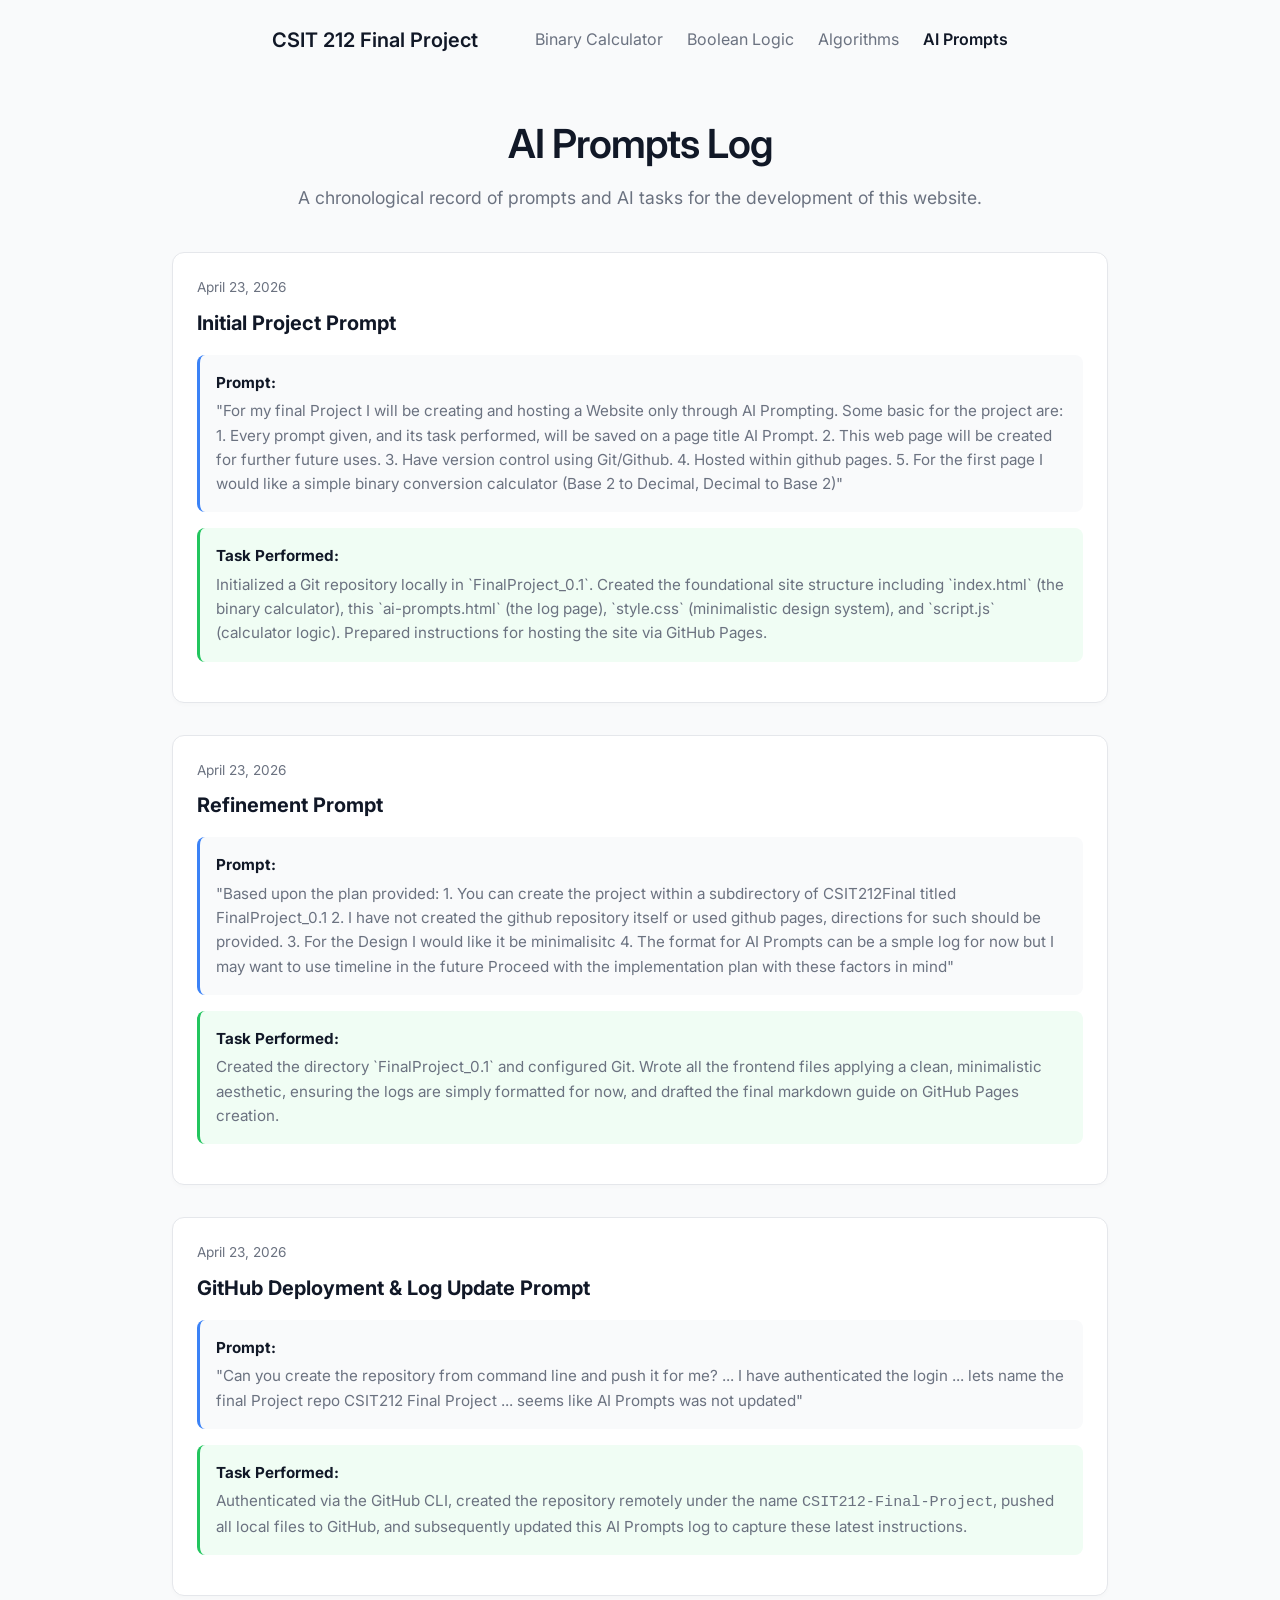
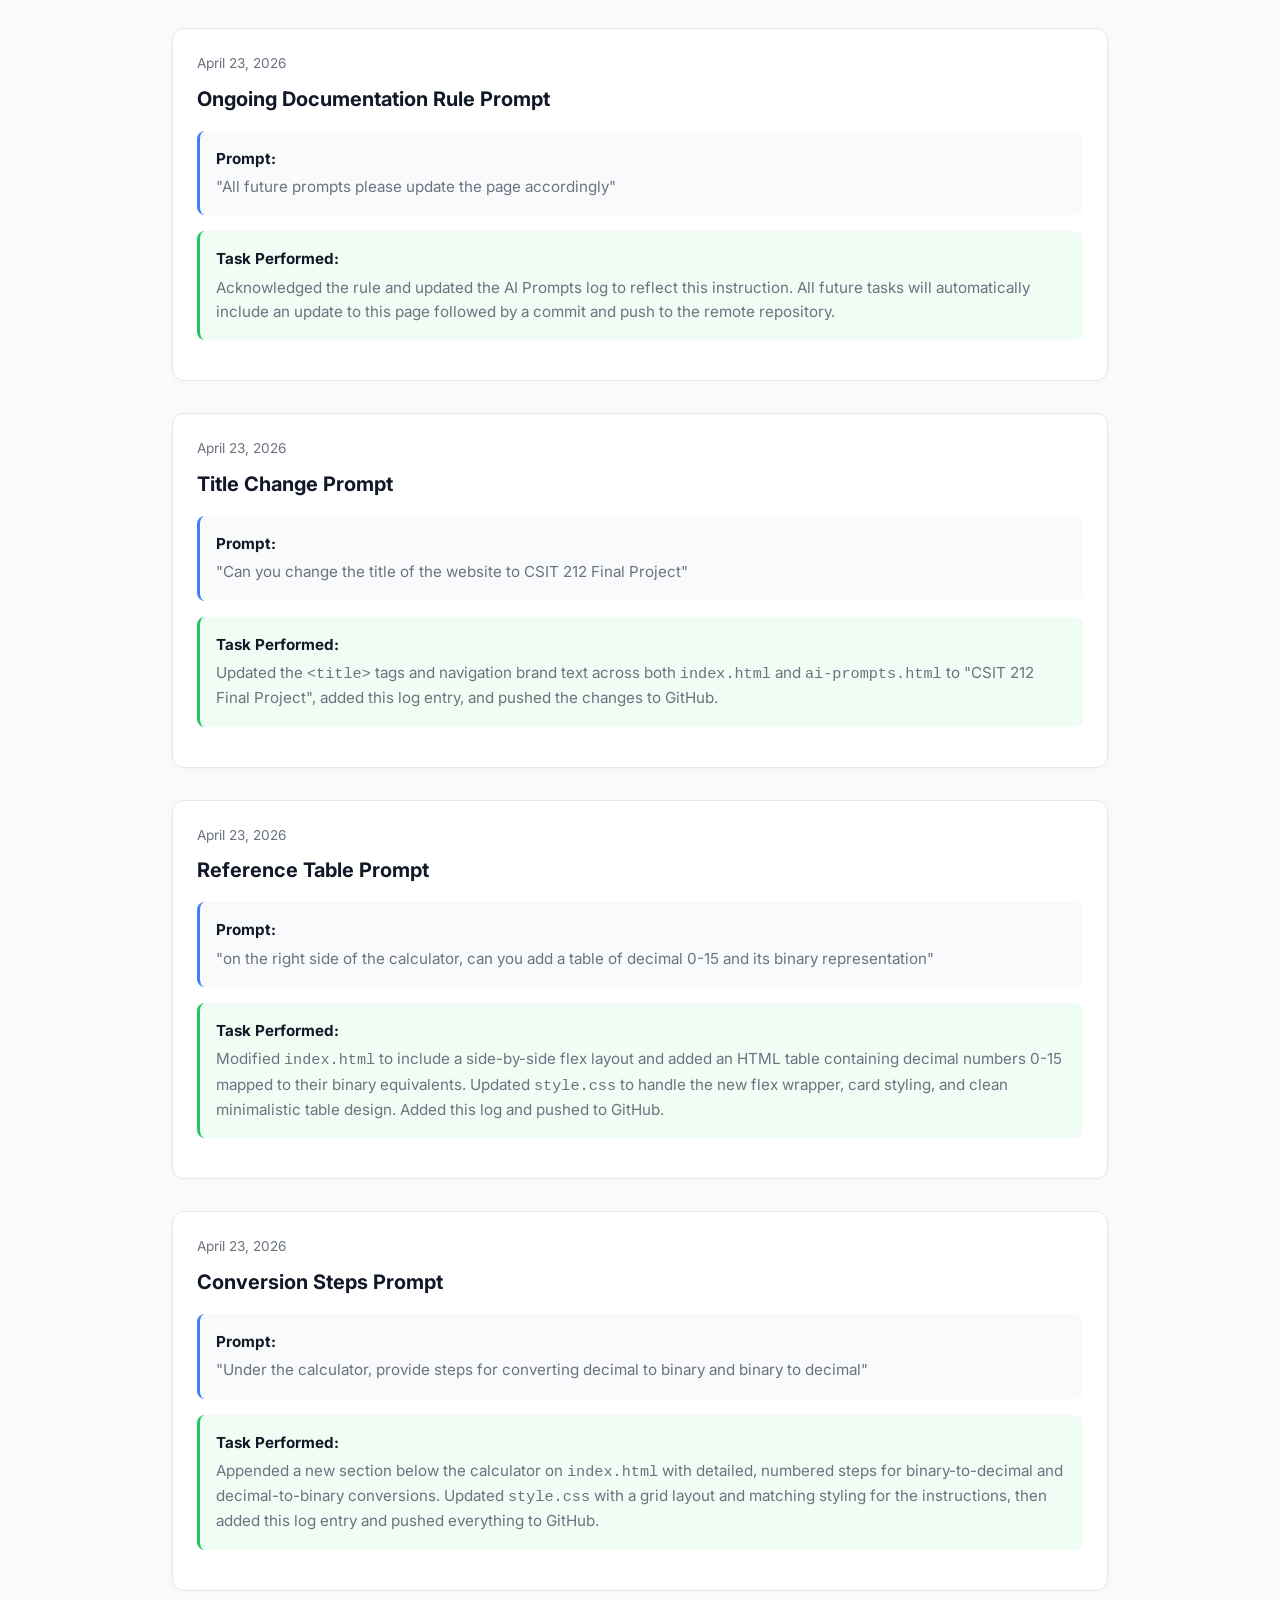
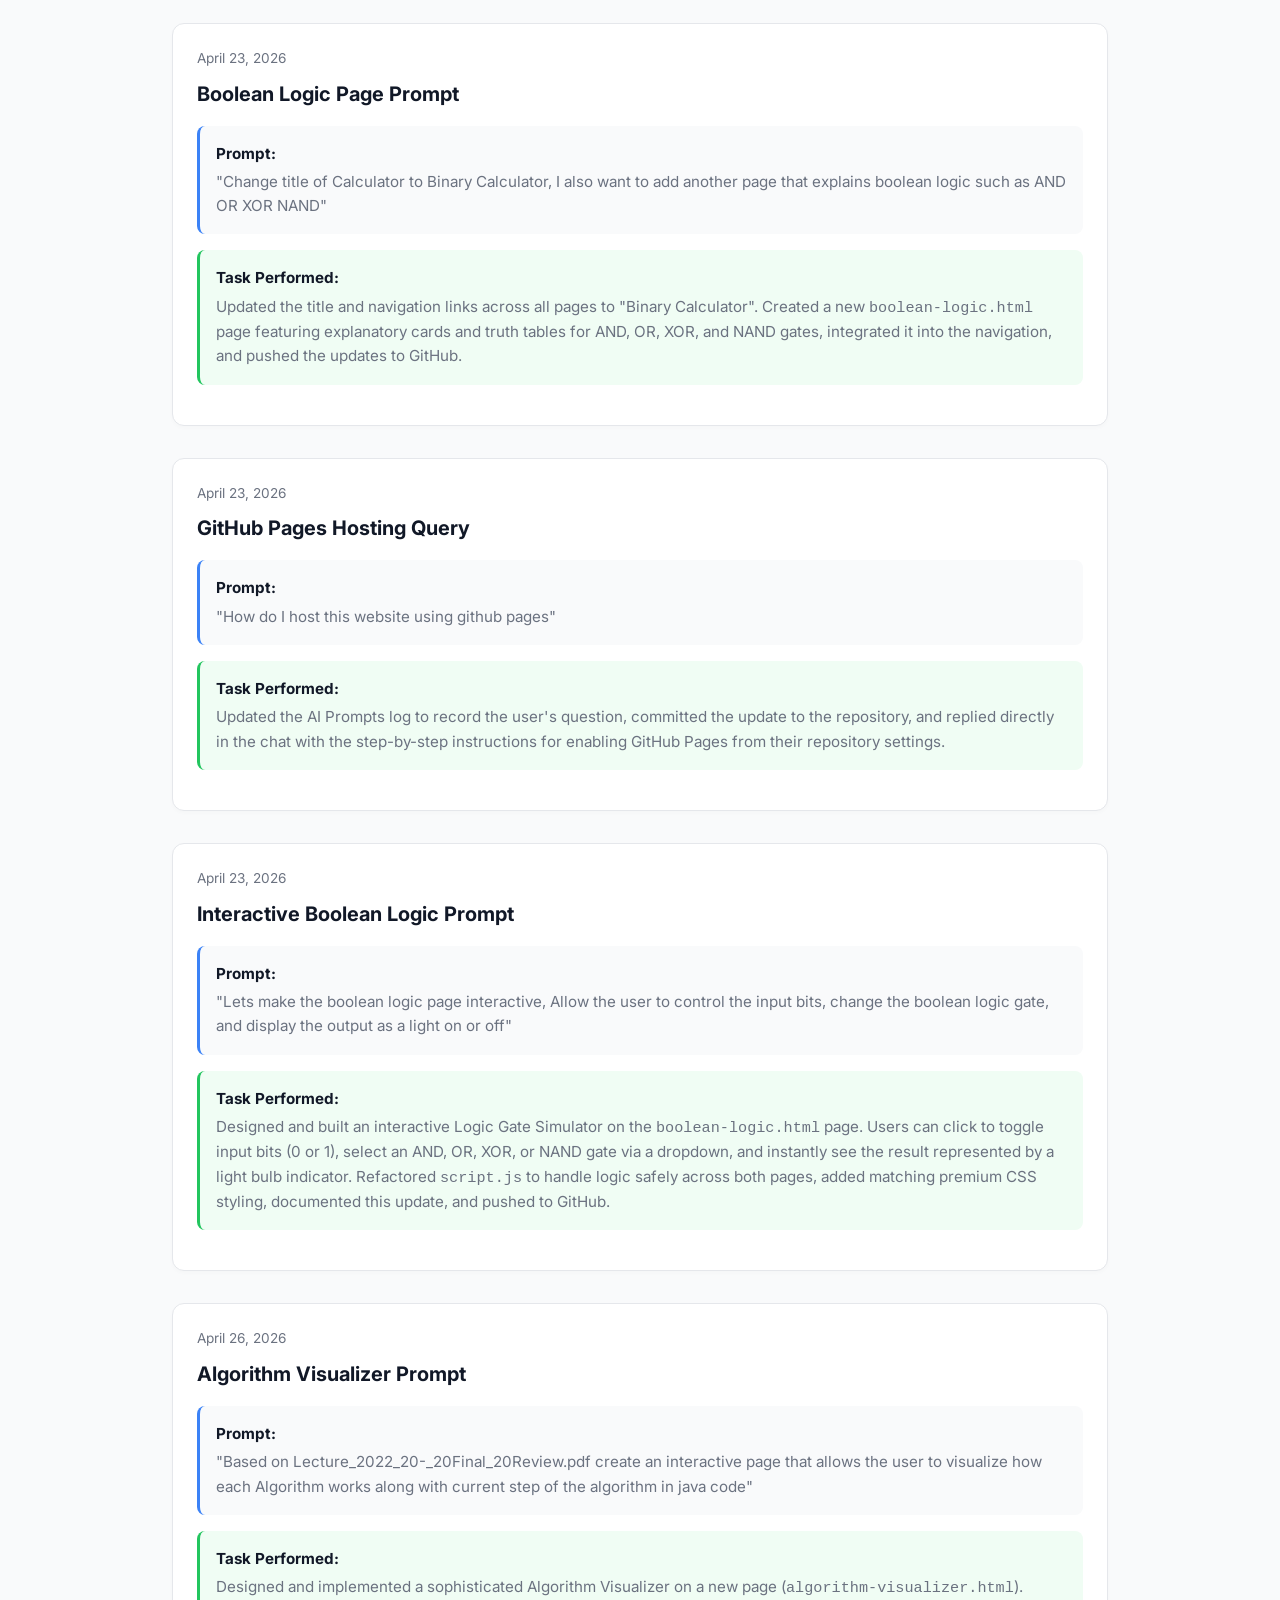
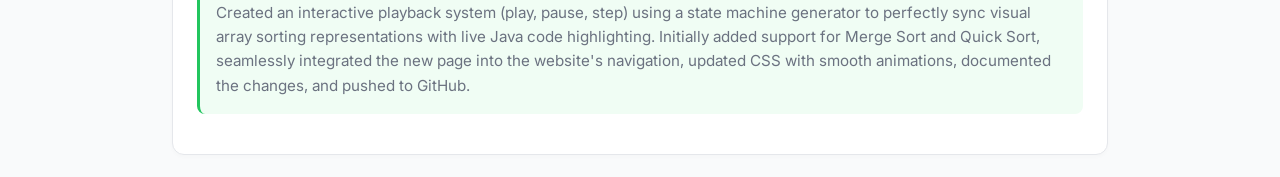
==== ai-prompts.html @ cc01d803 "Add interactive algorithm visualizer with Merge/Quick Sort" ====
<!DOCTYPE html>
<html lang="en">
<head>
    <meta charset="UTF-8">
    <meta name="viewport" content="width=device-width, initial-scale=1.0">
    <title>AI Prompts Log</title>
    <meta name="description" content="Log of AI prompts and tasks performed for this project.">
    <link rel="preconnect" href="https://fonts.googleapis.com">
    <link rel="preconnect" href="https://fonts.gstatic.com" crossorigin>
    <link href="https://fonts.googleapis.com/css2?family=Inter:wght@300;400;600&display=swap" rel="stylesheet">
    <link rel="stylesheet" href="style.css">
</head>
<body>
    <nav class="navbar">
        <div class="nav-brand">CSIT 212 Final Project</div>
        <ul class="nav-links">
            <li><a href="index.html">Binary Calculator</a></li>
            <li><a href="boolean-logic.html">Boolean Logic</a></li>
            <li><a href="algorithm-visualizer.html">Algorithms</a></li>
            <li><a href="ai-prompts.html" class="active">AI Prompts</a></li>
        </ul>
    </nav>

    <main class="container">
        <header class="header">
            <h1>AI Prompts Log</h1>
            <p>A chronological record of prompts and AI tasks for the development of this website.</p>
        </header>

        <section class="log-section">
            <article class="log-entry">
                <div class="log-meta">
                    <span class="log-date">April 23, 2026</span>
                </div>
                <h3>Initial Project Prompt</h3>
                <div class="prompt-block">
                    <strong>Prompt:</strong>
                    <p>"For my final Project I will be creating and hosting a Website only through AI Prompting. Some basic for the project are: 1. Every prompt given, and its task performed, will be saved on a page title AI Prompt. 2. This web page will be created for further future uses. 3. Have version control using Git/Github. 4. Hosted within github pages. 5. For the first page I would like a simple binary conversion calculator (Base 2 to Decimal, Decimal to Base 2)"</p>
                </div>
                <div class="task-block">
                    <strong>Task Performed:</strong>
                    <p>Initialized a Git repository locally in `FinalProject_0.1`. Created the foundational site structure including `index.html` (the binary calculator), this `ai-prompts.html` (the log page), `style.css` (minimalistic design system), and `script.js` (calculator logic). Prepared instructions for hosting the site via GitHub Pages.</p>
                </div>
            </article>
            
            <article class="log-entry">
                <div class="log-meta">
                    <span class="log-date">April 23, 2026</span>
                </div>
                <h3>Refinement Prompt</h3>
                <div class="prompt-block">
                    <strong>Prompt:</strong>
                    <p>"Based upon the plan provided: 1. You can create the project within a subdirectory of CSIT212Final titled FinalProject_0.1 2. I have not created the github repository itself or used github pages, directions for such should be provided. 3. For the Design I would like it be minimalisitc 4. The format for AI Prompts can be a smple log for now but I may want to use timeline in the future Proceed with the implementation plan with these factors in mind"</p>
                </div>
                <div class="task-block">
                    <strong>Task Performed:</strong>
                    <p>Created the directory `FinalProject_0.1` and configured Git. Wrote all the frontend files applying a clean, minimalistic aesthetic, ensuring the logs are simply formatted for now, and drafted the final markdown guide on GitHub Pages creation.</p>
                </div>
            </article>
            <article class="log-entry">
                <div class="log-meta">
                    <span class="log-date">April 23, 2026</span>
                </div>
                <h3>GitHub Deployment & Log Update Prompt</h3>
                <div class="prompt-block">
                    <strong>Prompt:</strong>
                    <p>"Can you create the repository from command line and push it for me? ... I have authenticated the login ... lets name the final Project repo CSIT212 Final Project ... seems like AI Prompts was not updated"</p>
                </div>
                <div class="task-block">
                    <strong>Task Performed:</strong>
                    <p>Authenticated via the GitHub CLI, created the repository remotely under the name <code>CSIT212-Final-Project</code>, pushed all local files to GitHub, and subsequently updated this AI Prompts log to capture these latest instructions.</p>
                </div>
            </article>
            <article class="log-entry">
                <div class="log-meta">
                    <span class="log-date">April 23, 2026</span>
                </div>
                <h3>Ongoing Documentation Rule Prompt</h3>
                <div class="prompt-block">
                    <strong>Prompt:</strong>
                    <p>"All future prompts please update the page accordingly"</p>
                </div>
                <div class="task-block">
                    <strong>Task Performed:</strong>
                    <p>Acknowledged the rule and updated the AI Prompts log to reflect this instruction. All future tasks will automatically include an update to this page followed by a commit and push to the remote repository.</p>
                </div>
            </article>
            <article class="log-entry">
                <div class="log-meta">
                    <span class="log-date">April 23, 2026</span>
                </div>
                <h3>Title Change Prompt</h3>
                <div class="prompt-block">
                    <strong>Prompt:</strong>
                    <p>"Can you change the title of the website to CSIT 212 Final Project"</p>
                </div>
                <div class="task-block">
                    <strong>Task Performed:</strong>
                    <p>Updated the <code>&lt;title&gt;</code> tags and navigation brand text across both <code>index.html</code> and <code>ai-prompts.html</code> to "CSIT 212 Final Project", added this log entry, and pushed the changes to GitHub.</p>
                </div>
            </article>
            <article class="log-entry">
                <div class="log-meta">
                    <span class="log-date">April 23, 2026</span>
                </div>
                <h3>Reference Table Prompt</h3>
                <div class="prompt-block">
                    <strong>Prompt:</strong>
                    <p>"on the right side of the calculator, can you add a table of decimal 0-15 and its binary representation"</p>
                </div>
                <div class="task-block">
                    <strong>Task Performed:</strong>
                    <p>Modified <code>index.html</code> to include a side-by-side flex layout and added an HTML table containing decimal numbers 0-15 mapped to their binary equivalents. Updated <code>style.css</code> to handle the new flex wrapper, card styling, and clean minimalistic table design. Added this log and pushed to GitHub.</p>
                </div>
            </article>
            <article class="log-entry">
                <div class="log-meta">
                    <span class="log-date">April 23, 2026</span>
                </div>
                <h3>Conversion Steps Prompt</h3>
                <div class="prompt-block">
                    <strong>Prompt:</strong>
                    <p>"Under the calculator, provide steps for converting decimal to binary and binary to decimal"</p>
                </div>
                <div class="task-block">
                    <strong>Task Performed:</strong>
                    <p>Appended a new section below the calculator on <code>index.html</code> with detailed, numbered steps for binary-to-decimal and decimal-to-binary conversions. Updated <code>style.css</code> with a grid layout and matching styling for the instructions, then added this log entry and pushed everything to GitHub.</p>
                </div>
            </article>
            <article class="log-entry">
                <div class="log-meta">
                    <span class="log-date">April 23, 2026</span>
                </div>
                <h3>Boolean Logic Page Prompt</h3>
                <div class="prompt-block">
                    <strong>Prompt:</strong>
                    <p>"Change title of Calculator to Binary Calculator, I also want to add another page that explains boolean logic such as AND OR XOR NAND"</p>
                </div>
                <div class="task-block">
                    <strong>Task Performed:</strong>
                    <p>Updated the title and navigation links across all pages to "Binary Calculator". Created a new <code>boolean-logic.html</code> page featuring explanatory cards and truth tables for AND, OR, XOR, and NAND gates, integrated it into the navigation, and pushed the updates to GitHub.</p>
                </div>
            </article>
            <article class="log-entry">
                <div class="log-meta">
                    <span class="log-date">April 23, 2026</span>
                </div>
                <h3>GitHub Pages Hosting Query</h3>
                <div class="prompt-block">
                    <strong>Prompt:</strong>
                    <p>"How do I host this website using github pages"</p>
                </div>
                <div class="task-block">
                    <strong>Task Performed:</strong>
                    <p>Updated the AI Prompts log to record the user's question, committed the update to the repository, and replied directly in the chat with the step-by-step instructions for enabling GitHub Pages from their repository settings.</p>
                </div>
            </article>
            <article class="log-entry">
                <div class="log-meta">
                    <span class="log-date">April 23, 2026</span>
                </div>
                <h3>Interactive Boolean Logic Prompt</h3>
                <div class="prompt-block">
                    <strong>Prompt:</strong>
                    <p>"Lets make the boolean logic page interactive, Allow the user to control the input bits, change the boolean logic gate, and display the output as a light on or off"</p>
                </div>
                <div class="task-block">
                    <strong>Task Performed:</strong>
                    <p>Designed and built an interactive Logic Gate Simulator on the <code>boolean-logic.html</code> page. Users can click to toggle input bits (0 or 1), select an AND, OR, XOR, or NAND gate via a dropdown, and instantly see the result represented by a light bulb indicator. Refactored <code>script.js</code> to handle logic safely across both pages, added matching premium CSS styling, documented this update, and pushed to GitHub.</p>
                </div>
            </article>
            <article class="log-entry">
                <div class="log-meta">
                    <span class="log-date">April 26, 2026</span>
                </div>
                <h3>Algorithm Visualizer Prompt</h3>
                <div class="prompt-block">
                    <strong>Prompt:</strong>
                    <p>"Based on Lecture_2022_20-_20Final_20Review.pdf create an interactive page that allows the user to visualize how each Algorithm works along with current step of the algorithm in java code"</p>
                </div>
                <div class="task-block">
                    <strong>Task Performed:</strong>
                    <p>Designed and implemented a sophisticated Algorithm Visualizer on a new page (<code>algorithm-visualizer.html</code>). Created an interactive playback system (play, pause, step) using a state machine generator to perfectly sync visual array sorting representations with live Java code highlighting. Initially added support for Merge Sort and Quick Sort, seamlessly integrated the new page into the website's navigation, updated CSS with smooth animations, documented the changes, and pushed to GitHub.</p>
                </div>
            </article>
        </section>
    </main>
</body>
</html>
---- style.css ----
:root {
    --bg-color: #f9fafb;
    --card-bg: #ffffff;
    --text-main: #111827;
    --text-muted: #6b7280;
    --accent-color: #3b82f6;
    --accent-hover: #2563eb;
    --border-color: #e5e7eb;
    --error-color: #ef4444;
}

* {
    box-sizing: border-box;
    margin: 0;
    padding: 0;
}

body {
    font-family: 'Inter', sans-serif;
    background-color: var(--bg-color);
    color: var(--text-main);
    line-height: 1.6;
    display: flex;
    flex-direction: column;
    align-items: center;
    min-height: 100vh;
}

/* Navigation */
.navbar {
    width: 100%;
    max-width: 800px;
    display: flex;
    justify-content: space-between;
    align-items: center;
    padding: 1.5rem 2rem;
    background-color: var(--bg-color);
}

.nav-brand {
    font-weight: 600;
    font-size: 1.25rem;
    color: var(--text-main);
}

.nav-links {
    list-style: none;
    display: flex;
    gap: 1.5rem;
}

.nav-links a {
    text-decoration: none;
    color: var(--text-muted);
    font-weight: 400;
    transition: color 0.2s ease;
}

.nav-links a:hover, .nav-links a.active {
    color: var(--text-main);
    font-weight: 600;
}

/* Layout */
.container {
    width: 100%;
    max-width: 1000px;
    padding: 2rem;
    flex: 1;
}

.header {
    margin-bottom: 2.5rem;
    text-align: center;
}

.header h1 {
    font-size: 2.5rem;
    font-weight: 600;
    margin-bottom: 0.5rem;
    letter-spacing: -0.025em;
}

.header p {
    color: var(--text-muted);
    font-size: 1.1rem;
}

.main-content {
    display: flex;
    gap: 2rem;
    align-items: flex-start;
    flex-wrap: wrap;
}

.card {
    background: var(--card-bg);
    border: 1px solid var(--border-color);
    border-radius: 12px;
    padding: 2rem;
    box-shadow: 0 4px 6px -1px rgba(0, 0, 0, 0.05), 0 2px 4px -1px rgba(0, 0, 0, 0.03);
}

.calculator-card {
    flex: 1;
    min-width: 300px;
}

.input-group {
    display: flex;
    flex-direction: column;
    gap: 0.5rem;
}

.input-group label {
    font-weight: 600;
    font-size: 0.9rem;
    color: var(--text-main);
}

.input-group input {
    padding: 0.75rem 1rem;
    font-size: 1rem;
    border: 1px solid var(--border-color);
    border-radius: 6px;
    outline: none;
    transition: border-color 0.2s ease, box-shadow 0.2s ease;
    font-family: inherit;
}

.input-group input:focus {
    border-color: var(--accent-color);
    box-shadow: 0 0 0 3px rgba(59, 130, 246, 0.1);
}

.btn {
    margin-top: 0.5rem;
    padding: 0.75rem;
    background-color: var(--bg-color);
    color: var(--text-main);
    border: 1px solid var(--border-color);
    border-radius: 6px;
    font-size: 0.95rem;
    font-weight: 600;
    cursor: pointer;
    transition: all 0.2s ease;
    font-family: inherit;
}

.btn:hover {
    background-color: var(--border-color);
}

.btn:active {
    transform: translateY(1px);
}

.divider {
    height: 1px;
    background-color: var(--border-color);
    margin: 2rem 0;
}

.error-msg {
    margin-top: 1.5rem;
    padding: 0.75rem;
    background-color: #fee2e2;
    color: var(--error-color);
    border-radius: 6px;
    font-size: 0.9rem;
    text-align: center;
    border: 1px solid #fecaca;
}

/* AI Prompts Log */
.log-section {
    display: flex;
    flex-direction: column;
    gap: 2rem;
}

.log-entry {
    background: var(--card-bg);
    border: 1px solid var(--border-color);
    border-radius: 12px;
    padding: 1.5rem;
    box-shadow: 0 2px 4px rgba(0,0,0,0.02);
}

.log-meta {
    font-size: 0.85rem;
    color: var(--text-muted);
    margin-bottom: 0.5rem;
}

.log-entry h3 {
    margin-bottom: 1rem;
    font-size: 1.25rem;
}

.prompt-block, .task-block {
    margin-bottom: 1rem;
    padding: 1rem;
    border-radius: 8px;
    font-size: 0.95rem;
}

.prompt-block {
    background-color: var(--bg-color);
    border-left: 3px solid var(--accent-color);
}

.task-block {
    background-color: #f0fdf4;
    border-left: 3px solid #22c55e;
}

.prompt-block strong, .task-block strong {
    display: block;
    margin-bottom: 0.25rem;
    color: var(--text-main);
}

.prompt-block p, .task-block p {
    color: var(--text-muted);
}

/* Reference Table */
.reference-table {
    flex: 0 0 300px;
}

.reference-table h3 {
    margin-bottom: 1rem;
    font-size: 1.1rem;
    text-align: center;
}

table {
    width: 100%;
    border-collapse: collapse;
    font-size: 0.9rem;
}

th, td {
    padding: 0.5rem;
    text-align: center;
    border-bottom: 1px solid var(--border-color);
}

th {
    font-weight: 600;
    color: var(--text-muted);
    background-color: var(--bg-color);
}

tbody tr:hover {
    background-color: #f3f4f6;
}

/* Instructions Section */
.instructions-section {
    margin-top: 2rem;
}

.instructions-section h2 {
    text-align: center;
    margin-bottom: 1.5rem;
    font-size: 1.75rem;
}

.instructions-grid {
    display: flex;
    gap: 2rem;
    flex-wrap: wrap;
}

.instruction-block {
    flex: 1;
    min-width: 300px;
    background-color: var(--bg-color);
    padding: 1.5rem;
    border-radius: 8px;
    border: 1px solid var(--border-color);
}

.instruction-block h3 {
    margin-bottom: 1rem;
    color: var(--accent-color);
    font-size: 1.2rem;
}

.instruction-block p {
    margin-bottom: 0.75rem;
    font-weight: 600;
}

.instruction-block ol {
    margin-left: 1.5rem;
    color: var(--text-muted);
}

.instruction-block li {
    margin-bottom: 0.5rem;
}

/* Logic Simulator */
.interactive-logic h2 {
    font-size: 1.75rem;
    margin-bottom: 0.5rem;
}

.simulator-controls {
    flex-wrap: wrap;
}

.input-section, .gate-section, .output-section {
    display: flex;
    flex-direction: column;
    align-items: center;
    gap: 0.5rem;
}

.input-section label, .gate-section label, .output-section label {
    font-weight: 600;
    color: var(--text-muted);
    font-size: 0.9rem;
}

.toggle-btn {
    width: 60px;
    height: 60px;
    border-radius: 50%;
    border: 2px solid var(--border-color);
    background-color: var(--bg-color);
    font-size: 1.5rem;
    font-weight: 600;
    cursor: pointer;
    transition: all 0.2s ease;
    color: var(--text-main);
}

.toggle-btn[data-state="1"] {
    background-color: var(--accent-color);
    color: #fff;
    border-color: var(--accent-color);
}

.gate-select {
    padding: 0.75rem 1rem;
    font-size: 1.1rem;
    border: 1px solid var(--border-color);
    border-radius: 6px;
    outline: none;
    cursor: pointer;
    background-color: var(--card-bg);
}

.light-bulb {
    width: 60px;
    height: 60px;
    border-radius: 50%;
    background-color: #e5e7eb;
    border: 2px solid #d1d5db;
    transition: all 0.3s ease;
}

.light-bulb.on {
    background-color: #fde047;
    border-color: #facc15;
    box-shadow: 0 0 20px 5px rgba(250, 204, 21, 0.5);
}
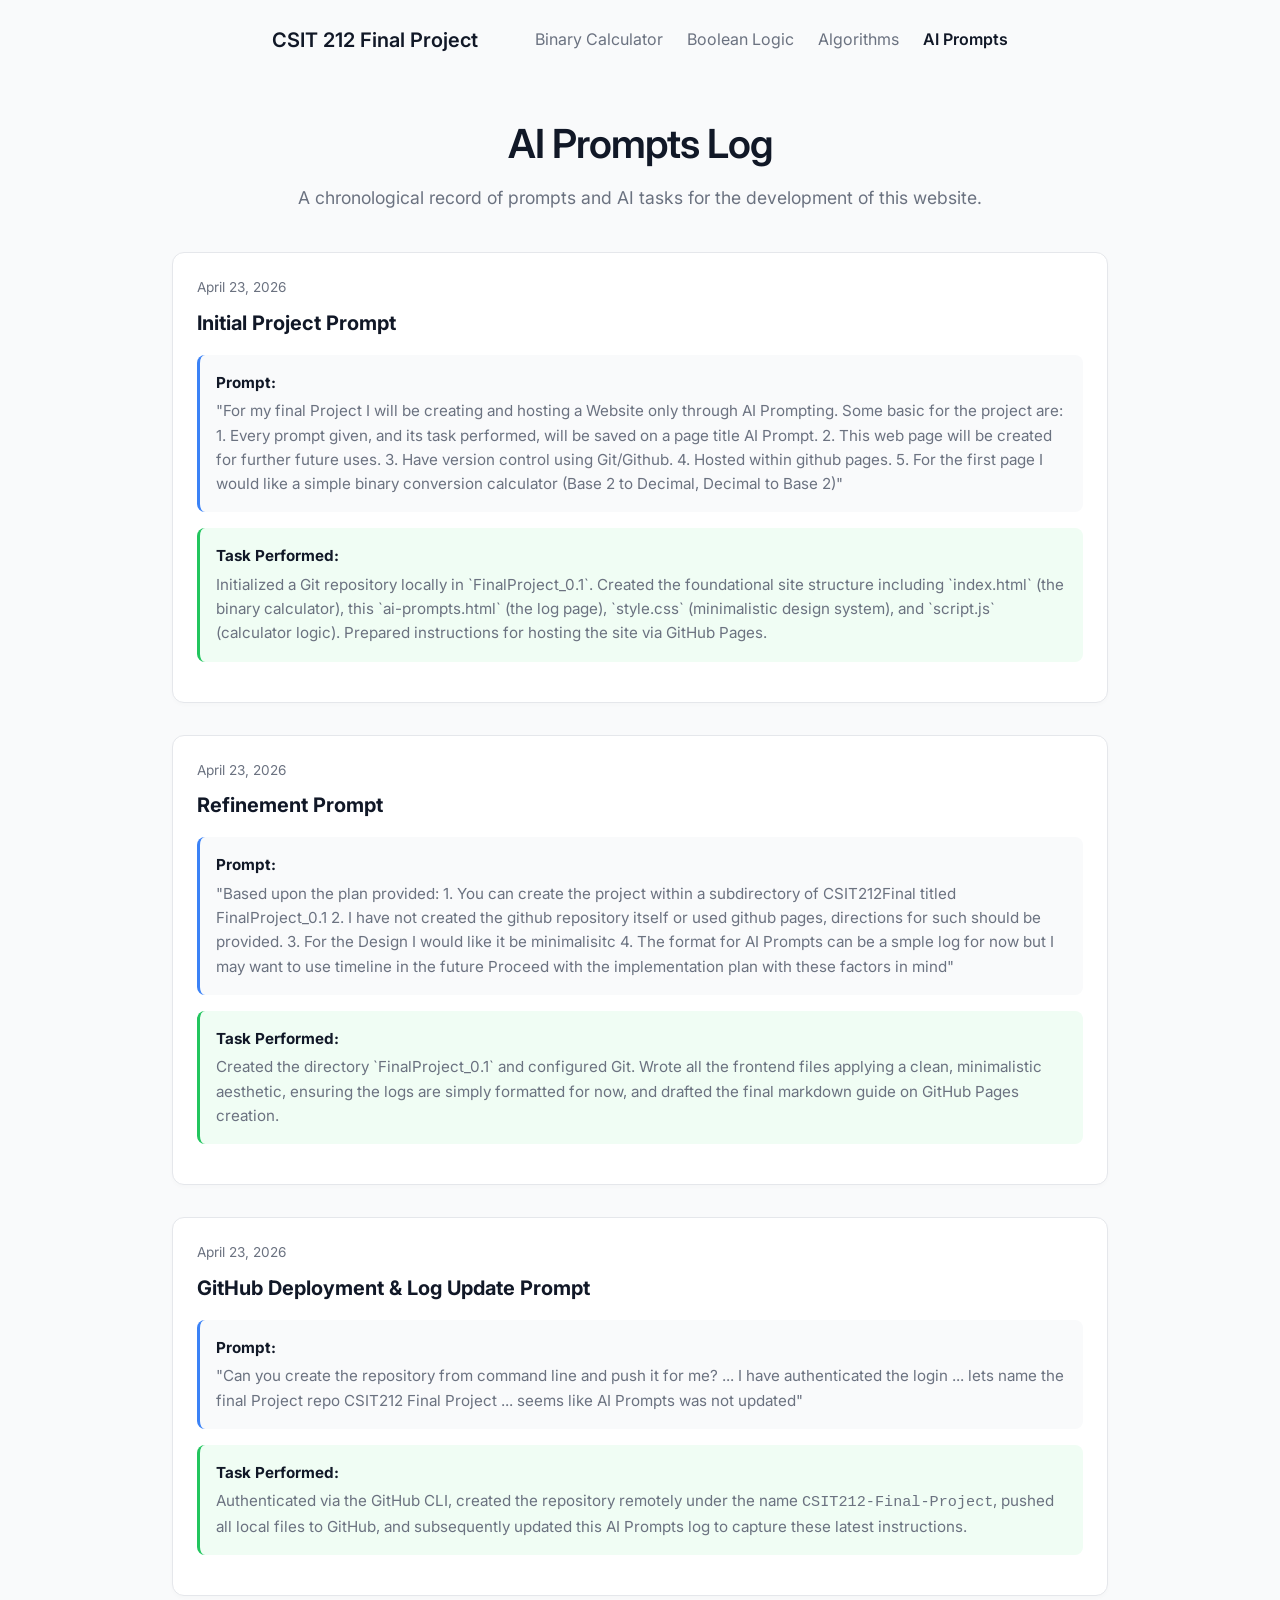
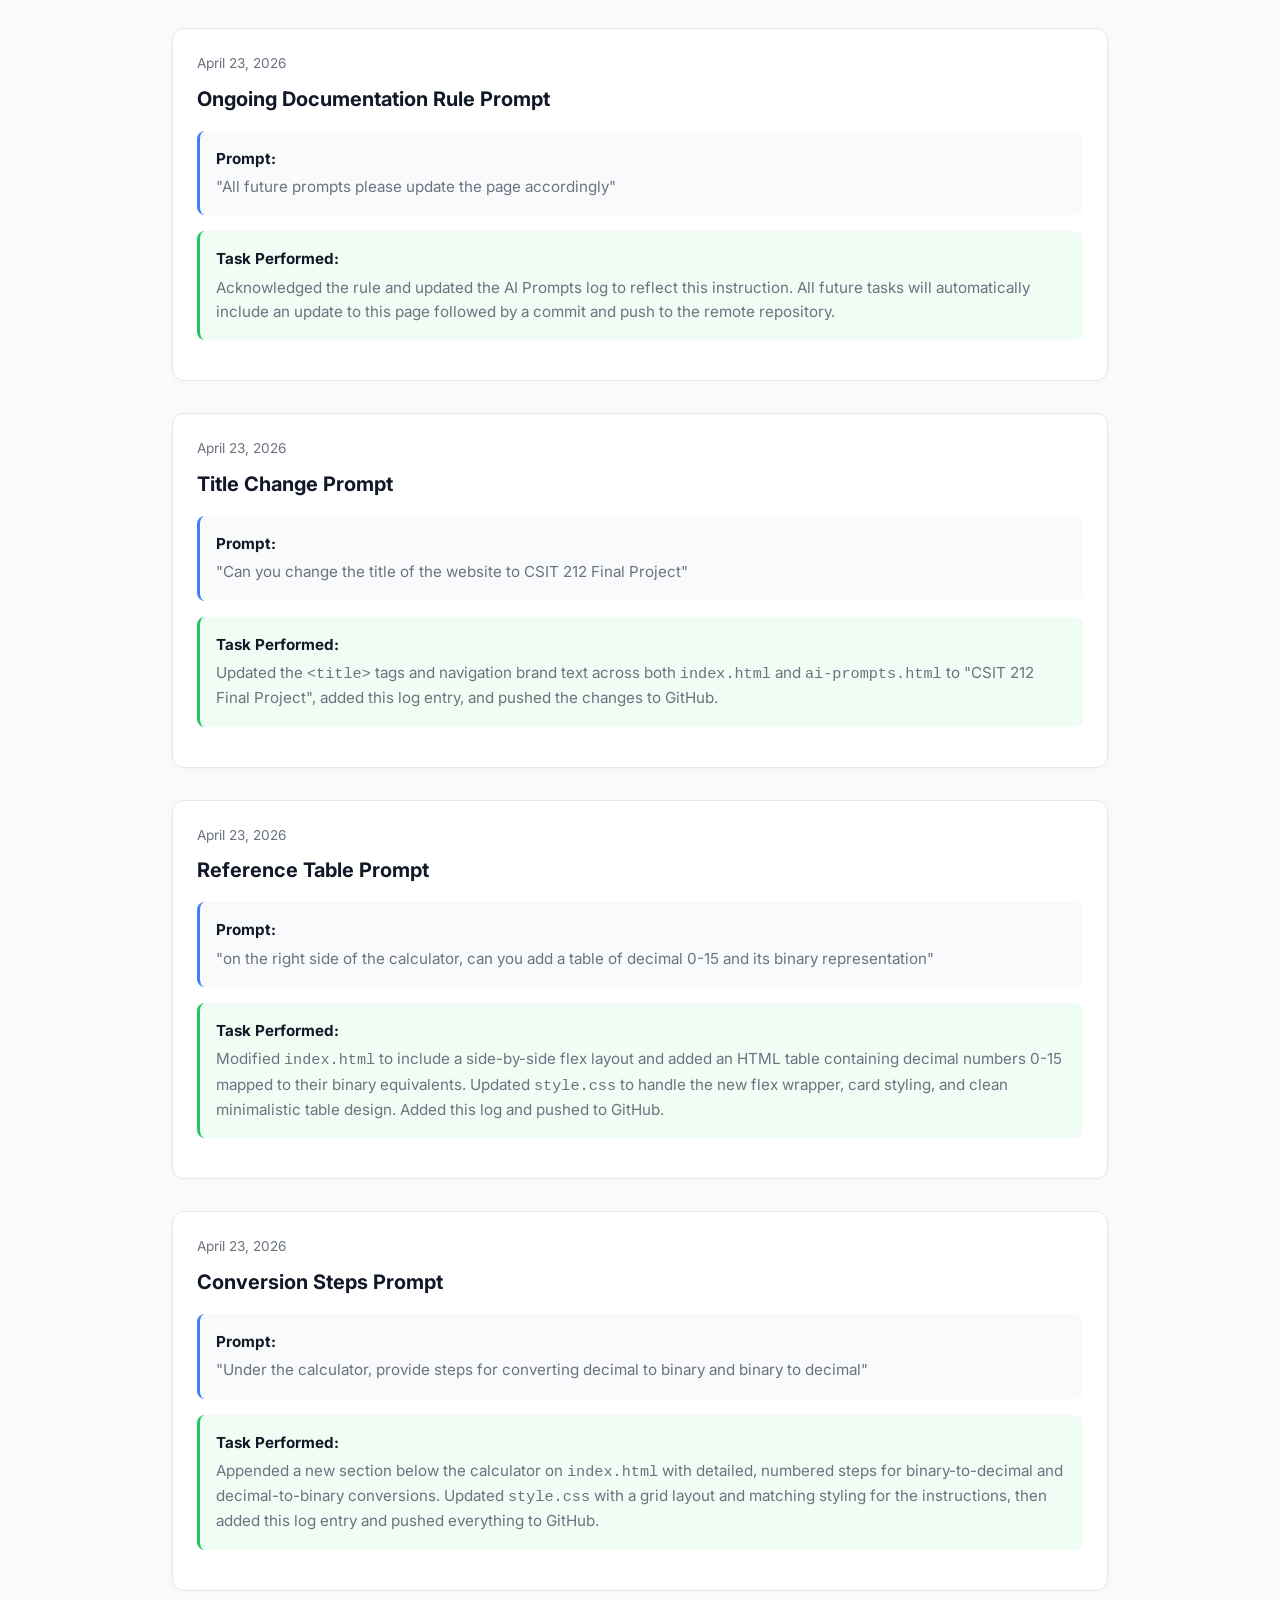
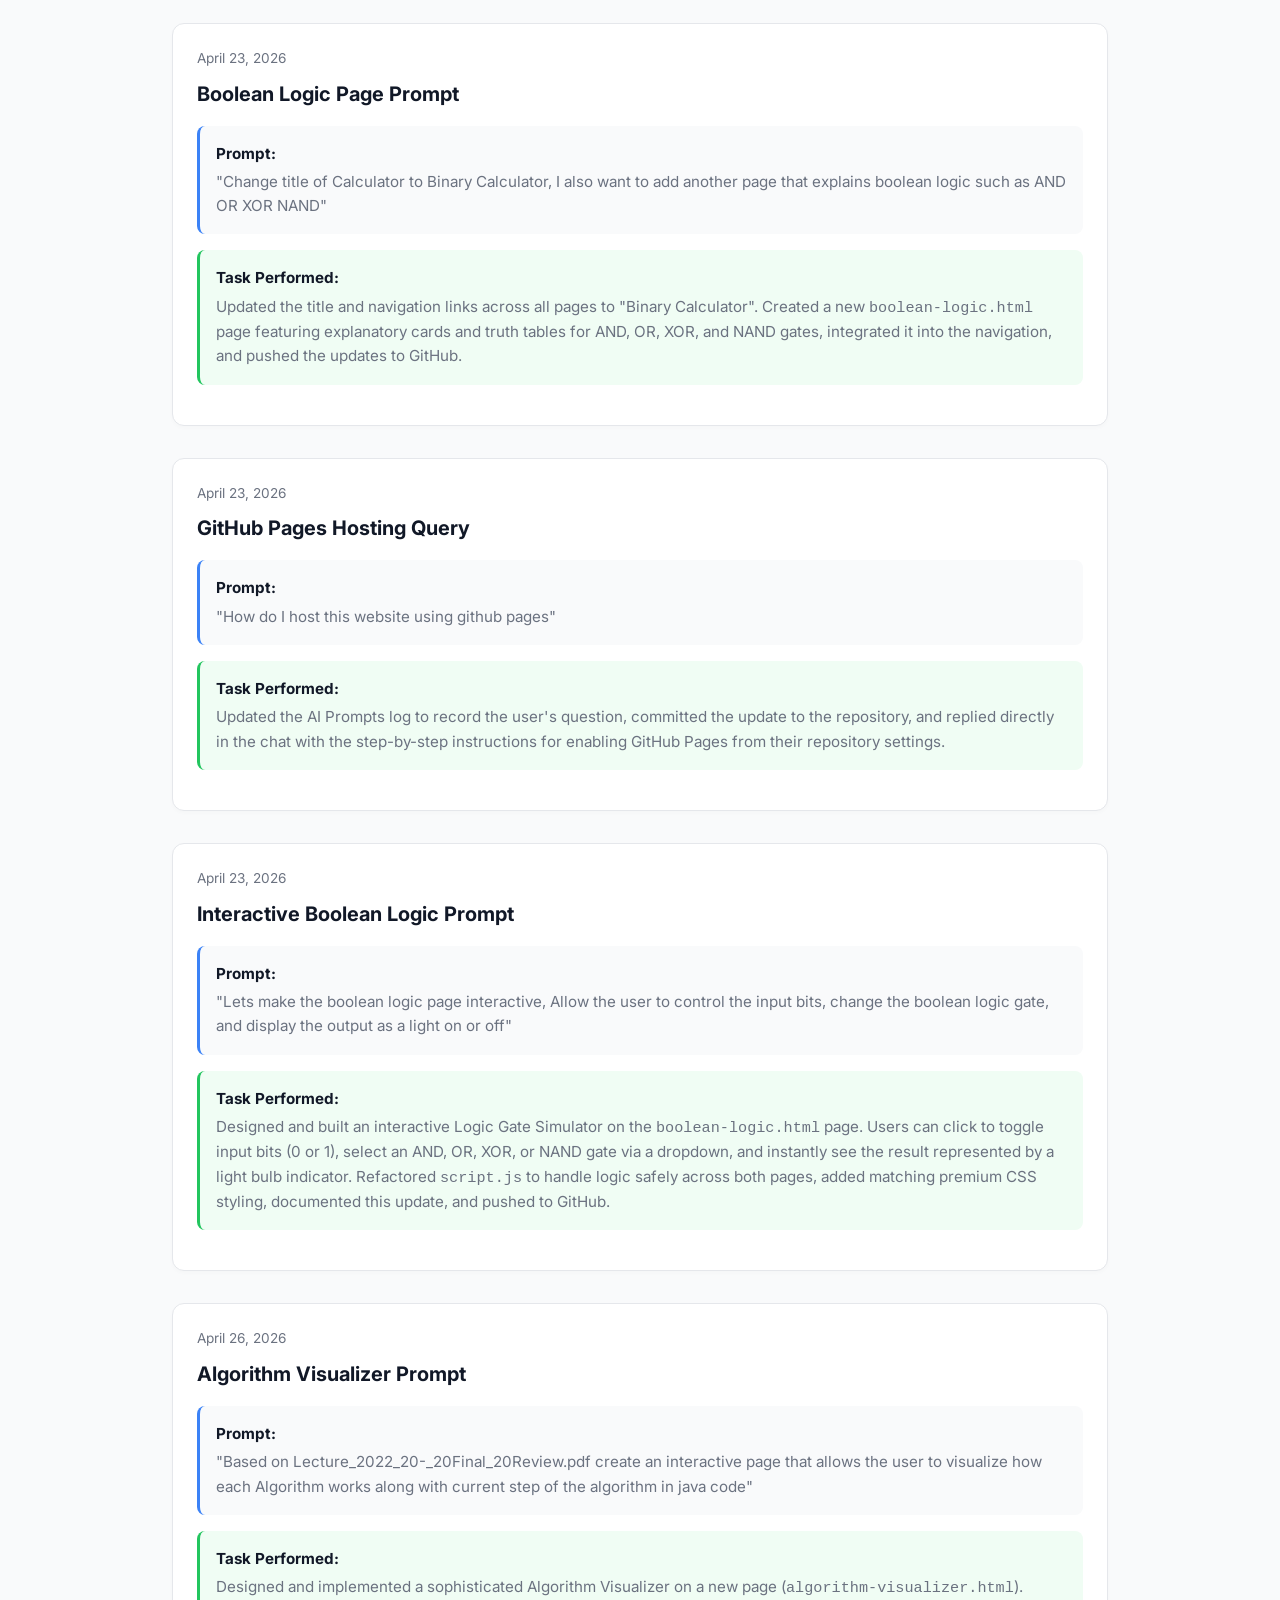
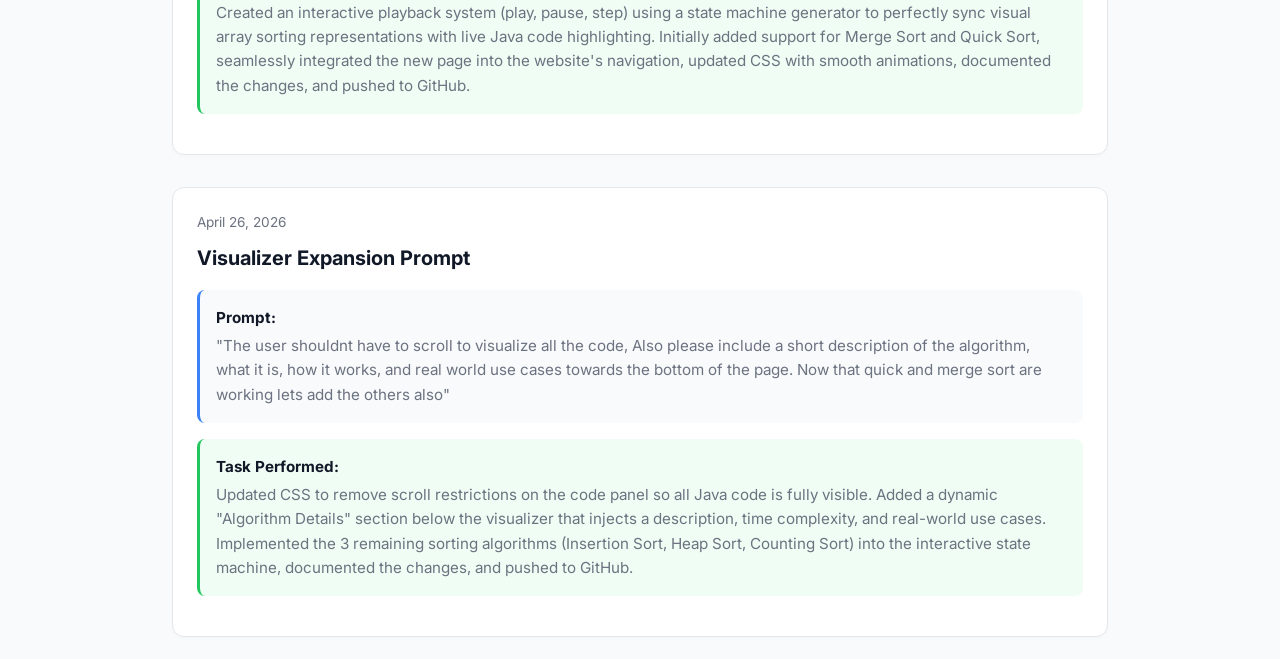
==== commit 5c5fc058: "Enhance visualizer: full code view, dynamic descriptions, all 5 sorting algos" ====
--- a/ai-prompts.html
+++ b/ai-prompts.html
@@ -183,6 +183,20 @@
                     <p>Designed and implemented a sophisticated Algorithm Visualizer on a new page (<code>algorithm-visualizer.html</code>). Created an interactive playback system (play, pause, step) using a state machine generator to perfectly sync visual array sorting representations with live Java code highlighting. Initially added support for Merge Sort and Quick Sort, seamlessly integrated the new page into the website's navigation, updated CSS with smooth animations, documented the changes, and pushed to GitHub.</p>
                 </div>
             </article>
+            <article class="log-entry">
+                <div class="log-meta">
+                    <span class="log-date">April 26, 2026</span>
+                </div>
+                <h3>Visualizer Expansion Prompt</h3>
+                <div class="prompt-block">
+                    <strong>Prompt:</strong>
+                    <p>"The user shouldnt have to scroll to visualize all the code, Also please include a short description of the algorithm, what it is, how it works, and real world use cases towards the bottom of the page. Now that quick and merge sort are working lets add the others also"</p>
+                </div>
+                <div class="task-block">
+                    <strong>Task Performed:</strong>
+                    <p>Updated CSS to remove scroll restrictions on the code panel so all Java code is fully visible. Added a dynamic "Algorithm Details" section below the visualizer that injects a description, time complexity, and real-world use cases. Implemented the 3 remaining sorting algorithms (Insertion Sort, Heap Sort, Counting Sort) into the interactive state machine, documented the changes, and pushed to GitHub.</p>
+                </div>
+            </article>
         </section>
     </main>
 </body>
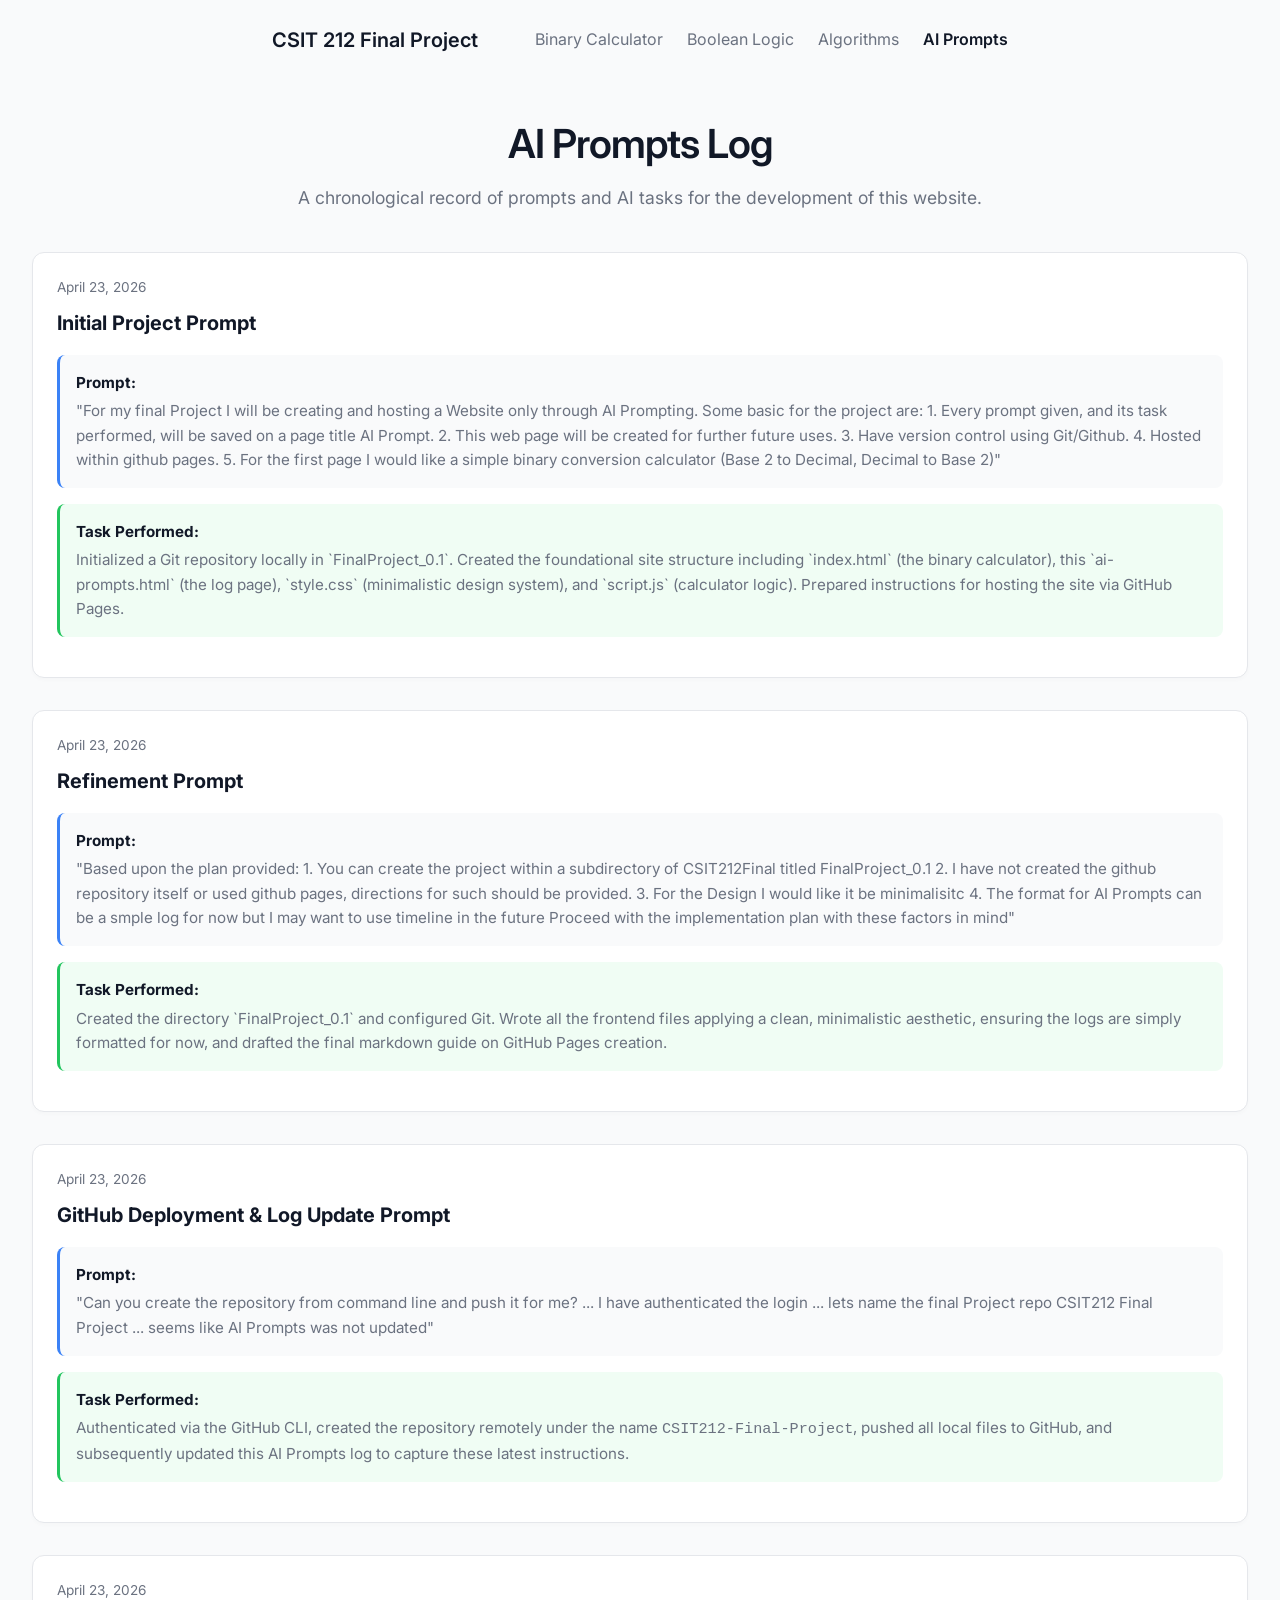
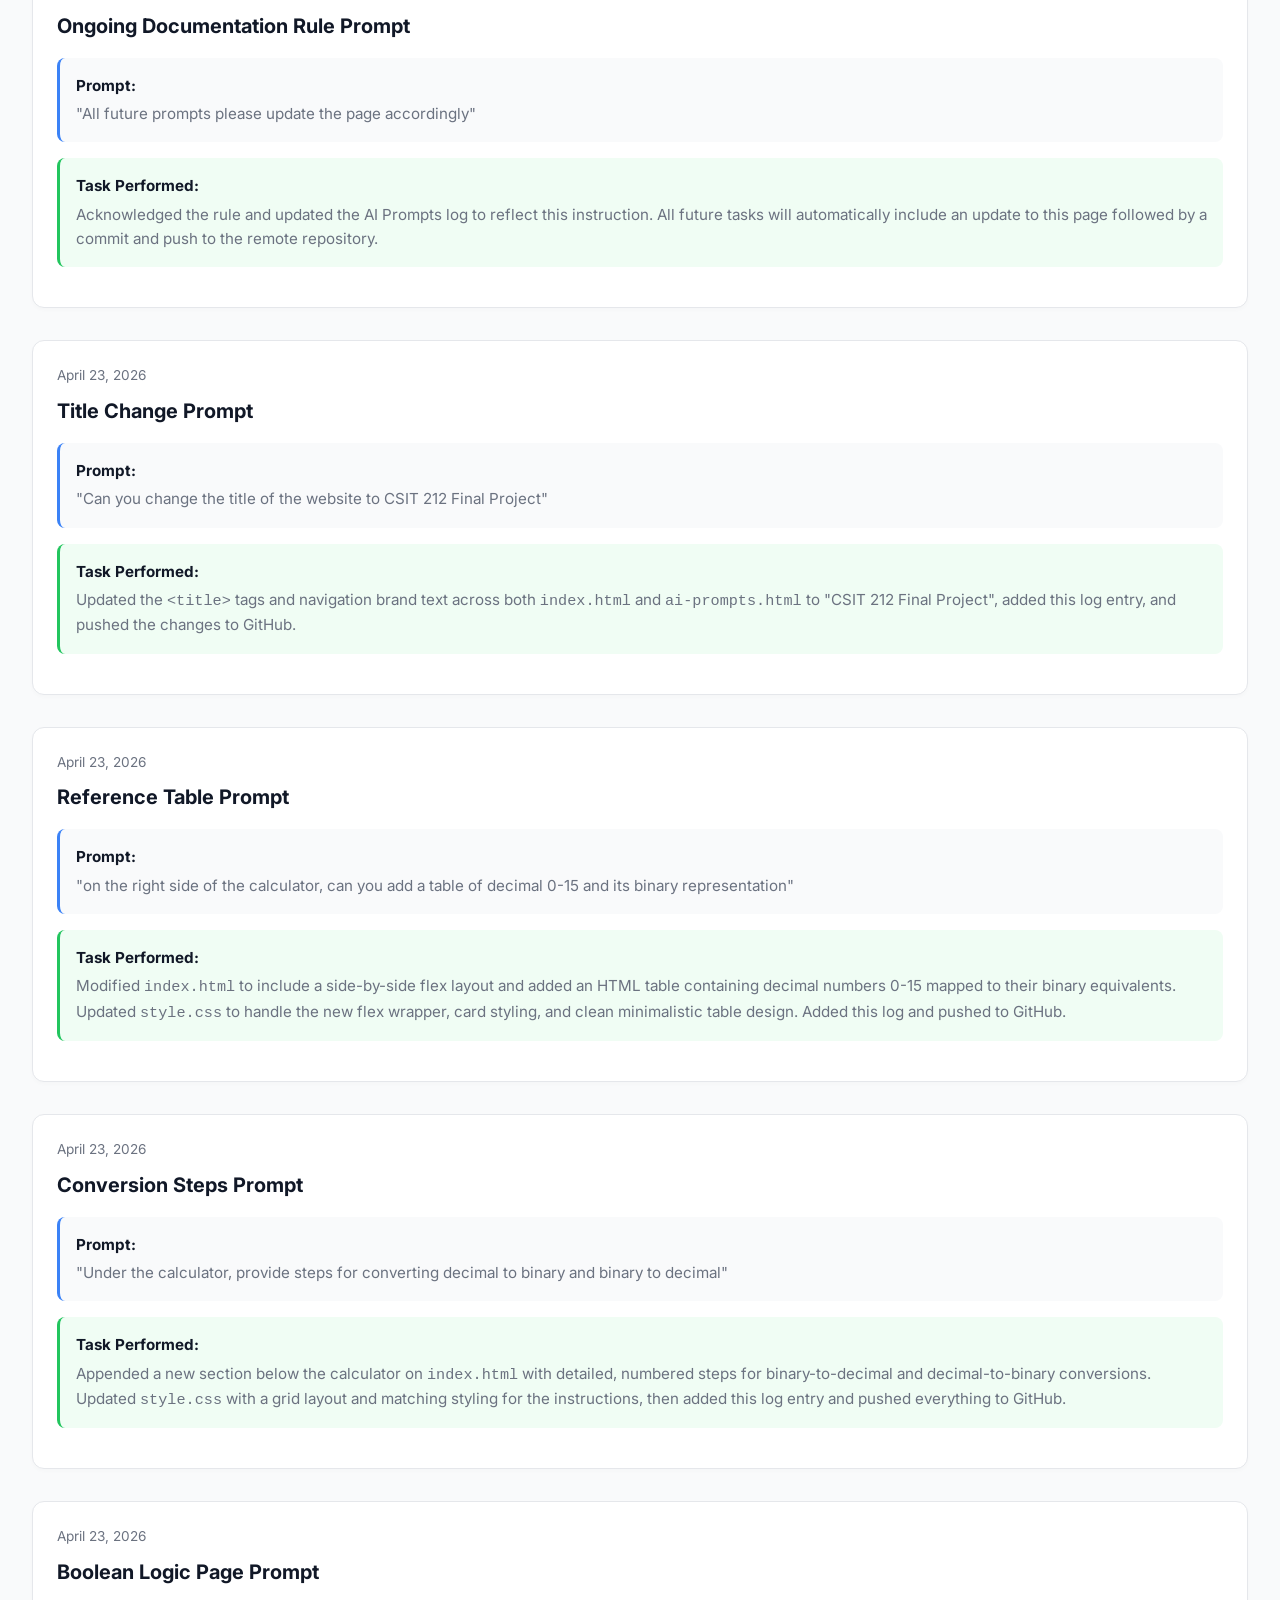
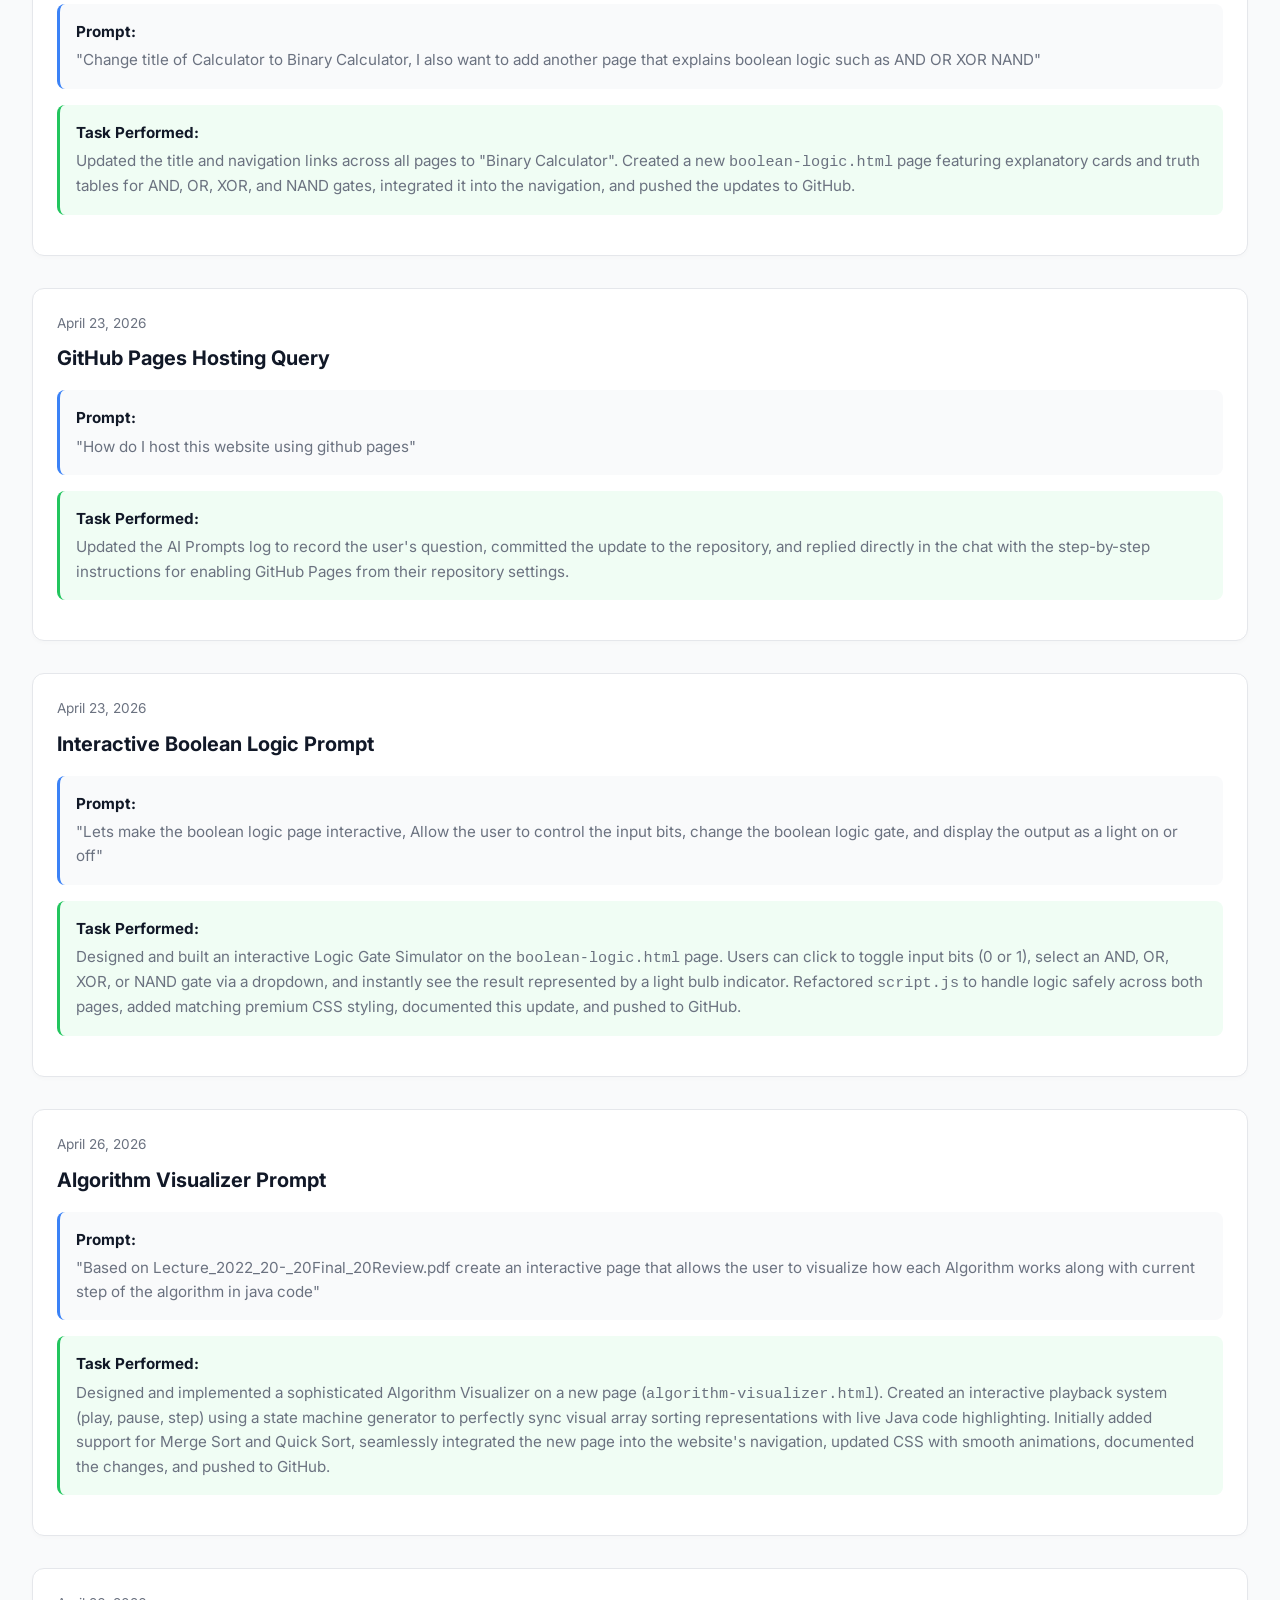
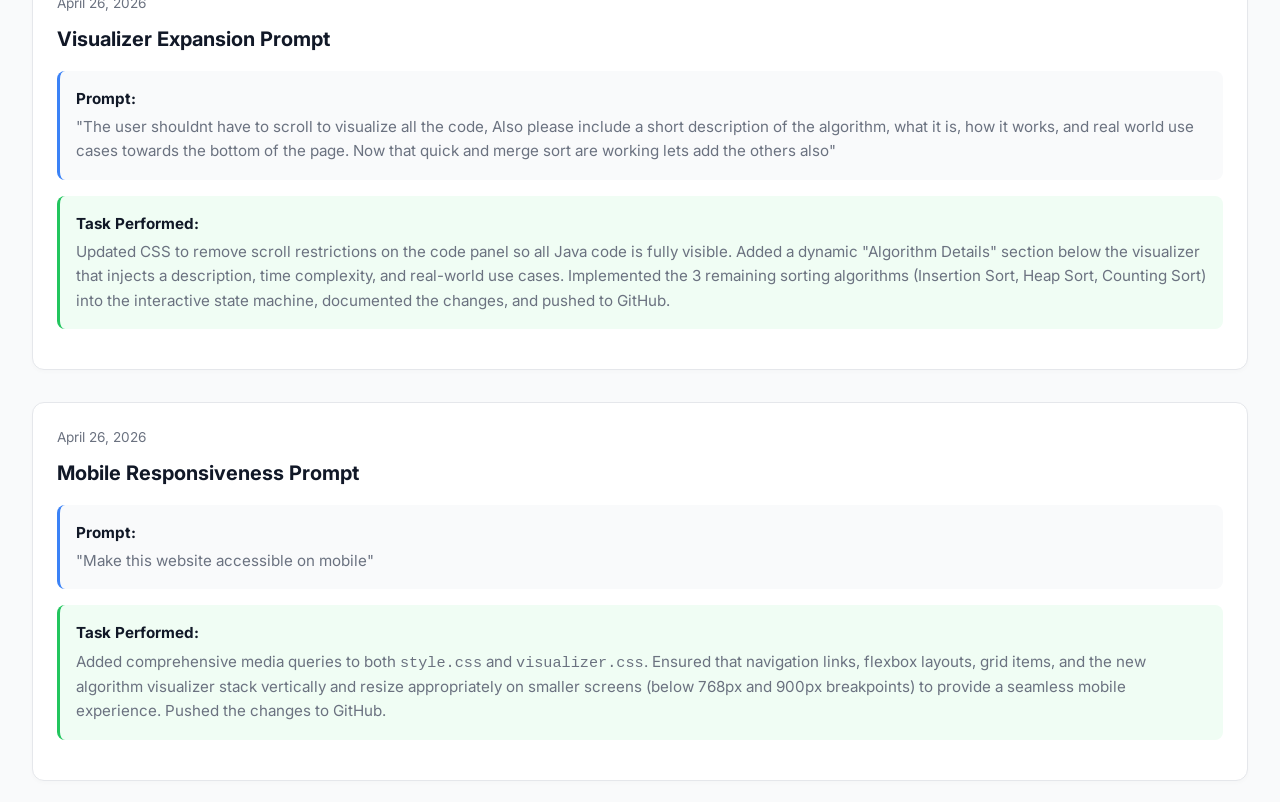
==== commit b98425cc: "Make website accessible on mobile devices with media queries" ====
--- a/ai-prompts.html
+++ b/ai-prompts.html
@@ -197,6 +197,20 @@
                     <p>Updated CSS to remove scroll restrictions on the code panel so all Java code is fully visible. Added a dynamic "Algorithm Details" section below the visualizer that injects a description, time complexity, and real-world use cases. Implemented the 3 remaining sorting algorithms (Insertion Sort, Heap Sort, Counting Sort) into the interactive state machine, documented the changes, and pushed to GitHub.</p>
                 </div>
             </article>
+            <article class="log-entry">
+                <div class="log-meta">
+                    <span class="log-date">April 26, 2026</span>
+                </div>
+                <h3>Mobile Responsiveness Prompt</h3>
+                <div class="prompt-block">
+                    <strong>Prompt:</strong>
+                    <p>"Make this website accessible on mobile"</p>
+                </div>
+                <div class="task-block">
+                    <strong>Task Performed:</strong>
+                    <p>Added comprehensive media queries to both <code>style.css</code> and <code>visualizer.css</code>. Ensured that navigation links, flexbox layouts, grid items, and the new algorithm visualizer stack vertically and resize appropriately on smaller screens (below 768px and 900px breakpoints) to provide a seamless mobile experience. Pushed the changes to GitHub.</p>
+                </div>
+            </article>
         </section>
     </main>
 </body>
--- a/style.css
+++ b/style.css
@@ -64,7 +64,7 @@
 /* Layout */
 .container {
     width: 100%;
-    max-width: 1000px;
+    max-width: 1400px;
     padding: 2rem;
     flex: 1;
 }
@@ -370,3 +370,31 @@
     border-color: #facc15;
     box-shadow: 0 0 20px 5px rgba(250, 204, 21, 0.5);
 }
+
+/* Mobile Responsiveness */
+@media screen and (max-width: 768px) {
+    .nav-links {
+        flex-direction: column;
+        gap: 0.5rem;
+        align-items: center;
+        margin-top: 1rem;
+    }
+    
+    .navbar {
+        flex-direction: column;
+        padding: 1rem;
+    }
+    
+    .header h1 {
+        font-size: 2rem;
+    }
+    
+    .main-content, .instructions-grid {
+        flex-direction: column;
+    }
+
+    .calculator-card, .reference-table, .instruction-block {
+        width: 100%;
+        min-width: unset;
+    }
+}
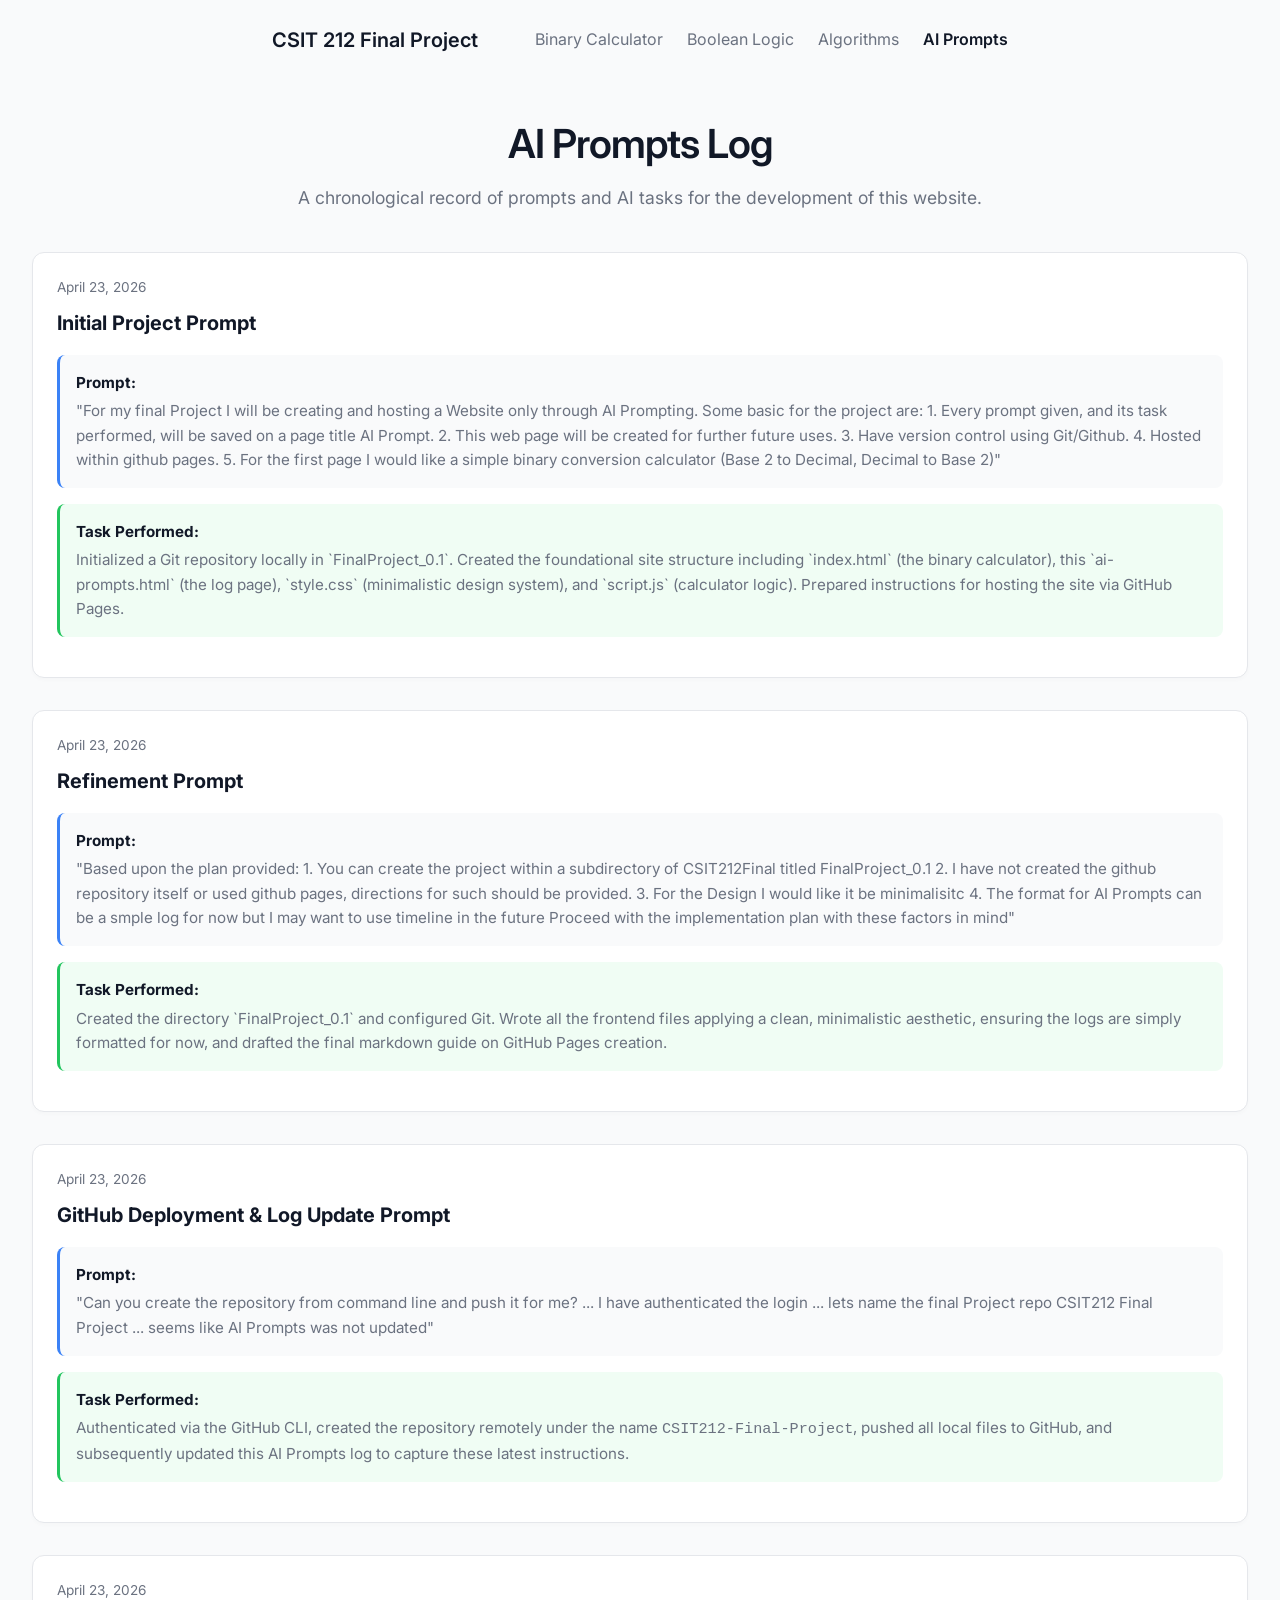
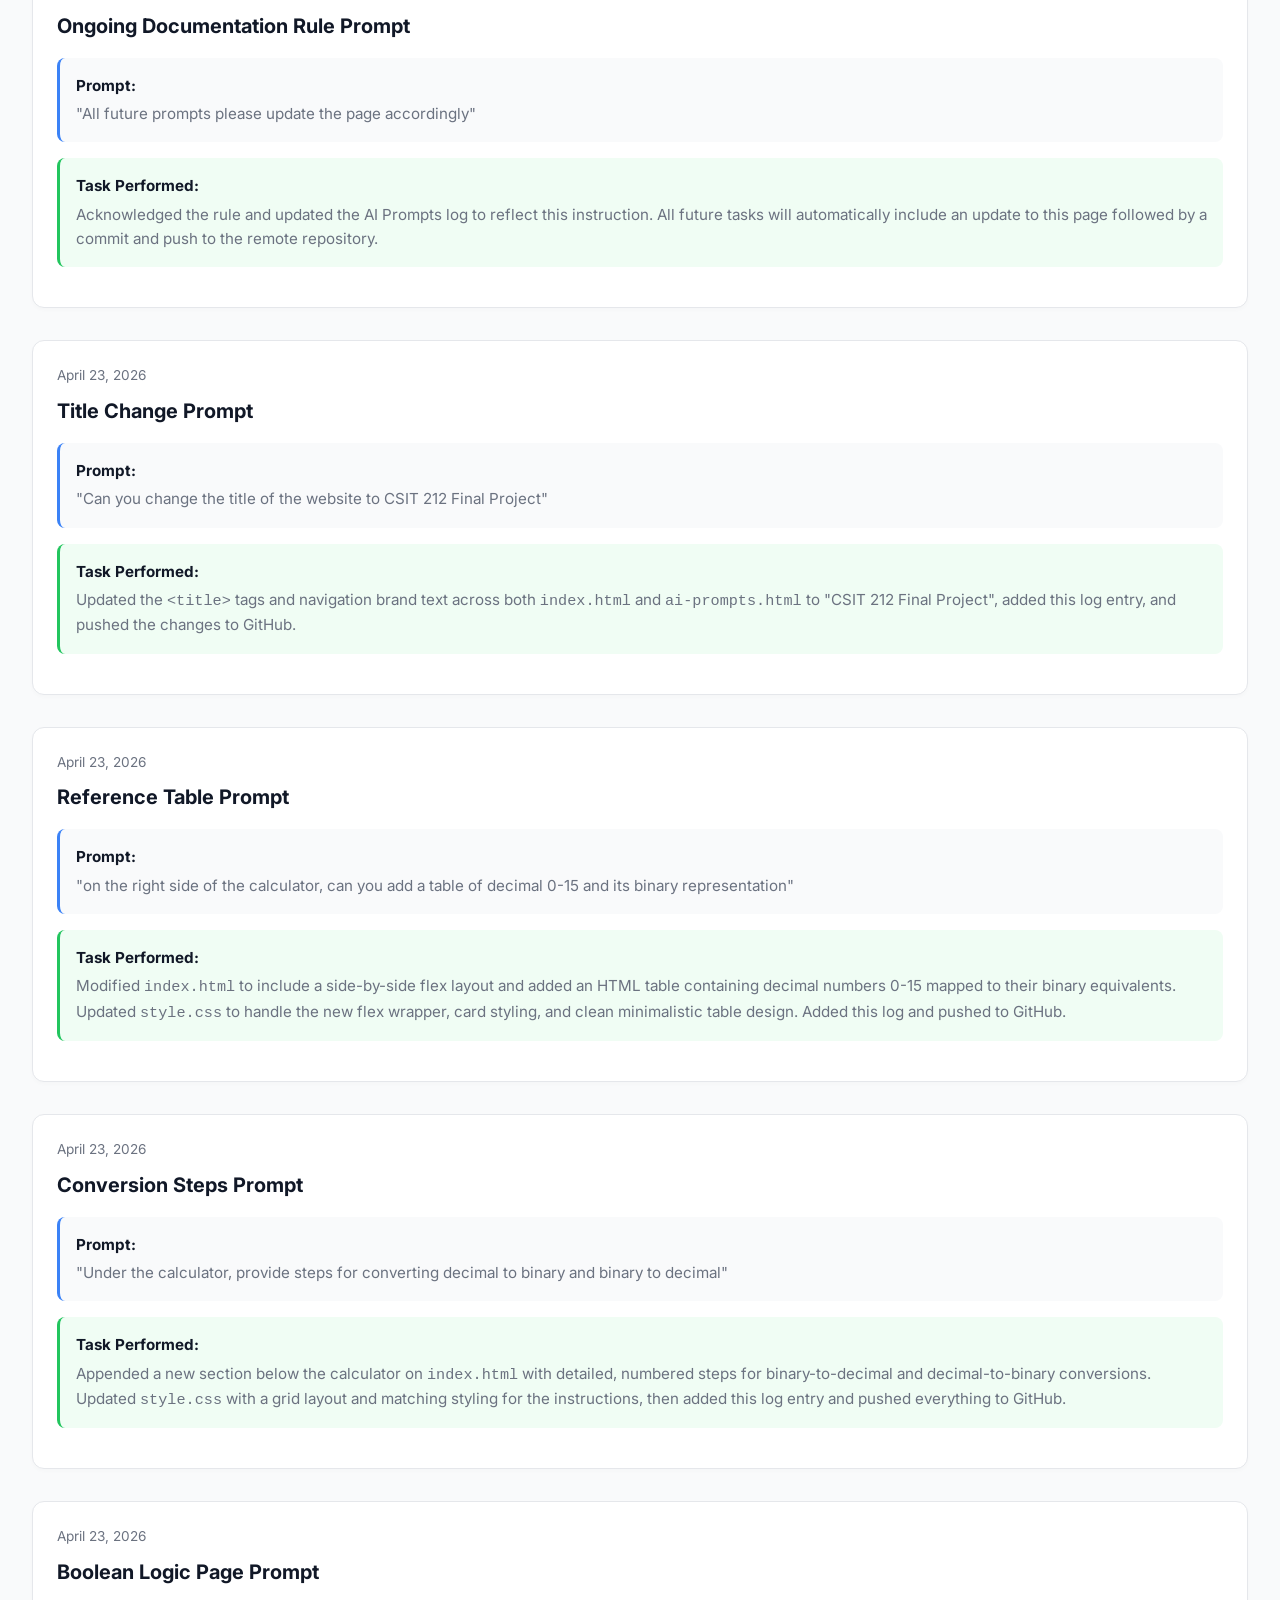
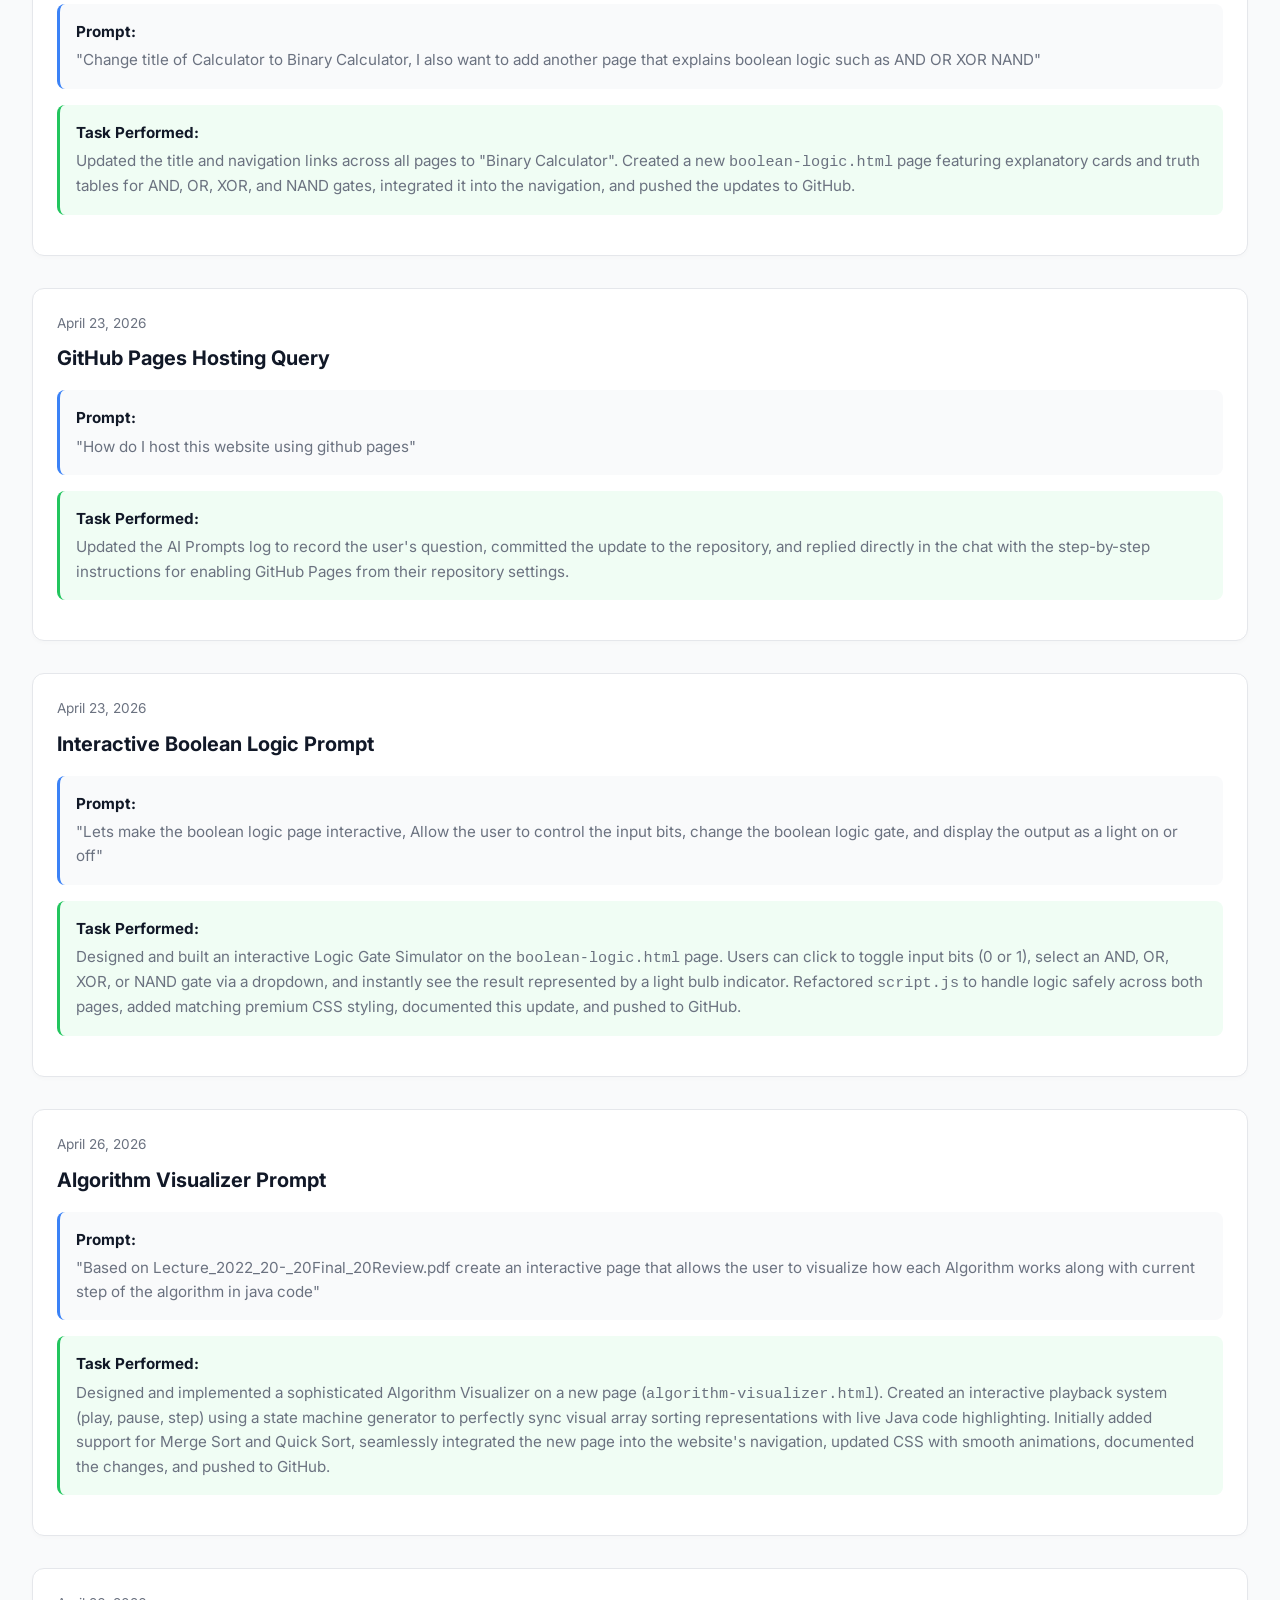
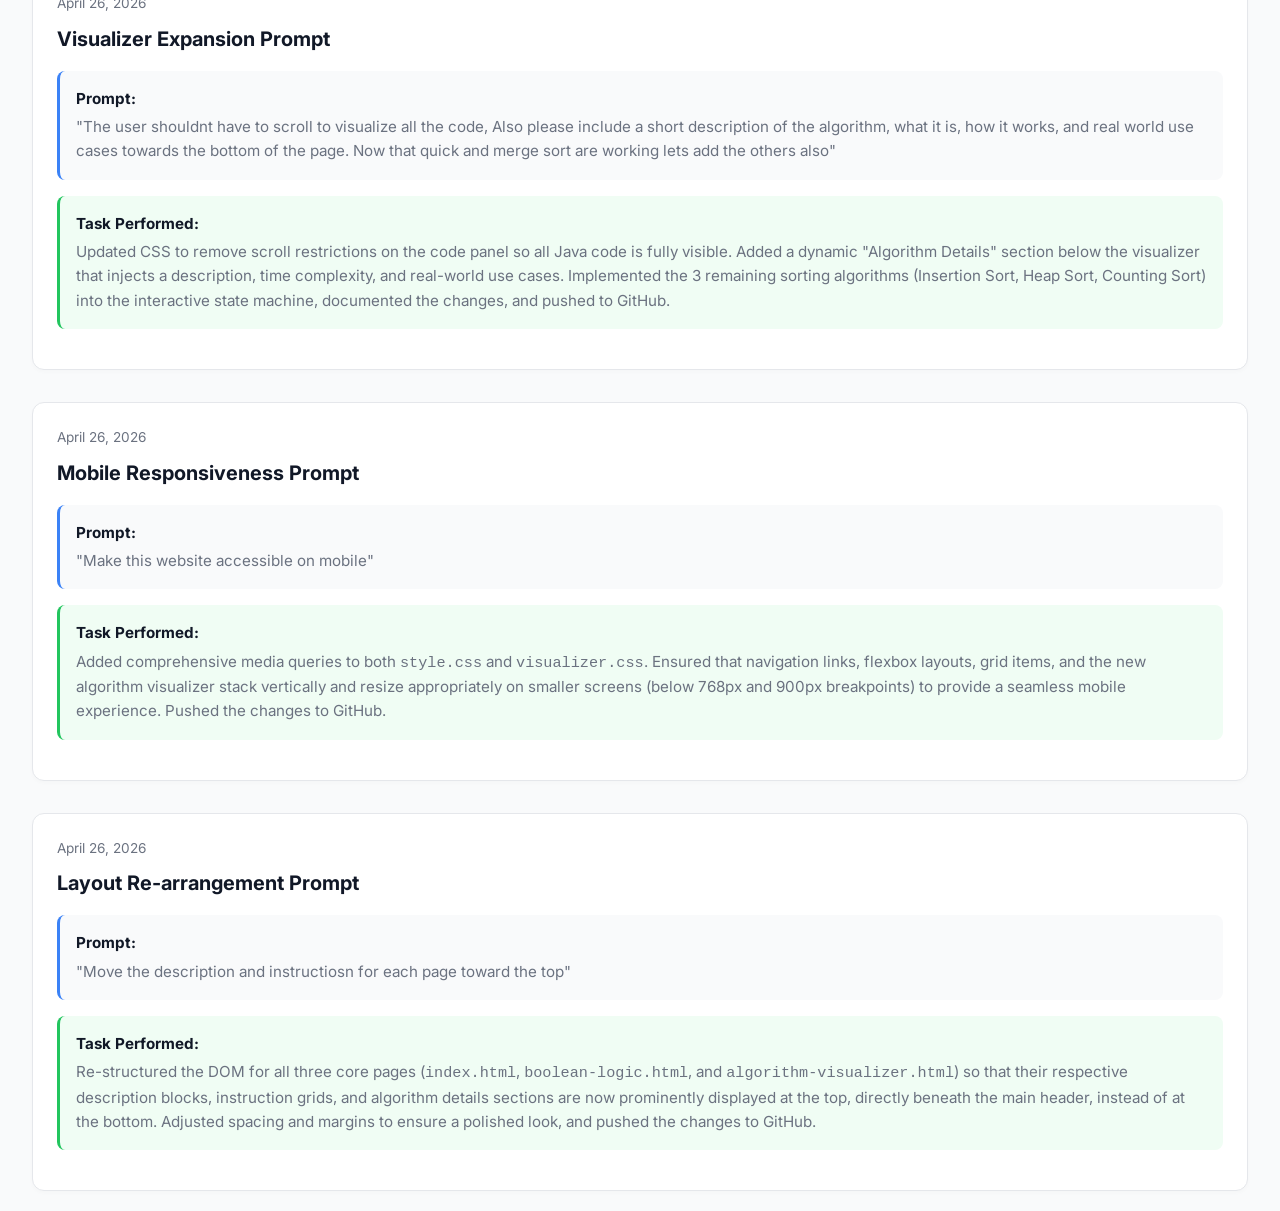
==== commit 9b872946: "Move instructions and descriptions to the top of all pages" ====
--- a/ai-prompts.html
+++ b/ai-prompts.html
@@ -211,6 +211,20 @@
                     <p>Added comprehensive media queries to both <code>style.css</code> and <code>visualizer.css</code>. Ensured that navigation links, flexbox layouts, grid items, and the new algorithm visualizer stack vertically and resize appropriately on smaller screens (below 768px and 900px breakpoints) to provide a seamless mobile experience. Pushed the changes to GitHub.</p>
                 </div>
             </article>
+            <article class="log-entry">
+                <div class="log-meta">
+                    <span class="log-date">April 26, 2026</span>
+                </div>
+                <h3>Layout Re-arrangement Prompt</h3>
+                <div class="prompt-block">
+                    <strong>Prompt:</strong>
+                    <p>"Move the description and instructiosn for each page toward the top"</p>
+                </div>
+                <div class="task-block">
+                    <strong>Task Performed:</strong>
+                    <p>Re-structured the DOM for all three core pages (<code>index.html</code>, <code>boolean-logic.html</code>, and <code>algorithm-visualizer.html</code>) so that their respective description blocks, instruction grids, and algorithm details sections are now prominently displayed at the top, directly beneath the main header, instead of at the bottom. Adjusted spacing and margins to ensure a polished look, and pushed the changes to GitHub.</p>
+                </div>
+            </article>
         </section>
     </main>
 </body>
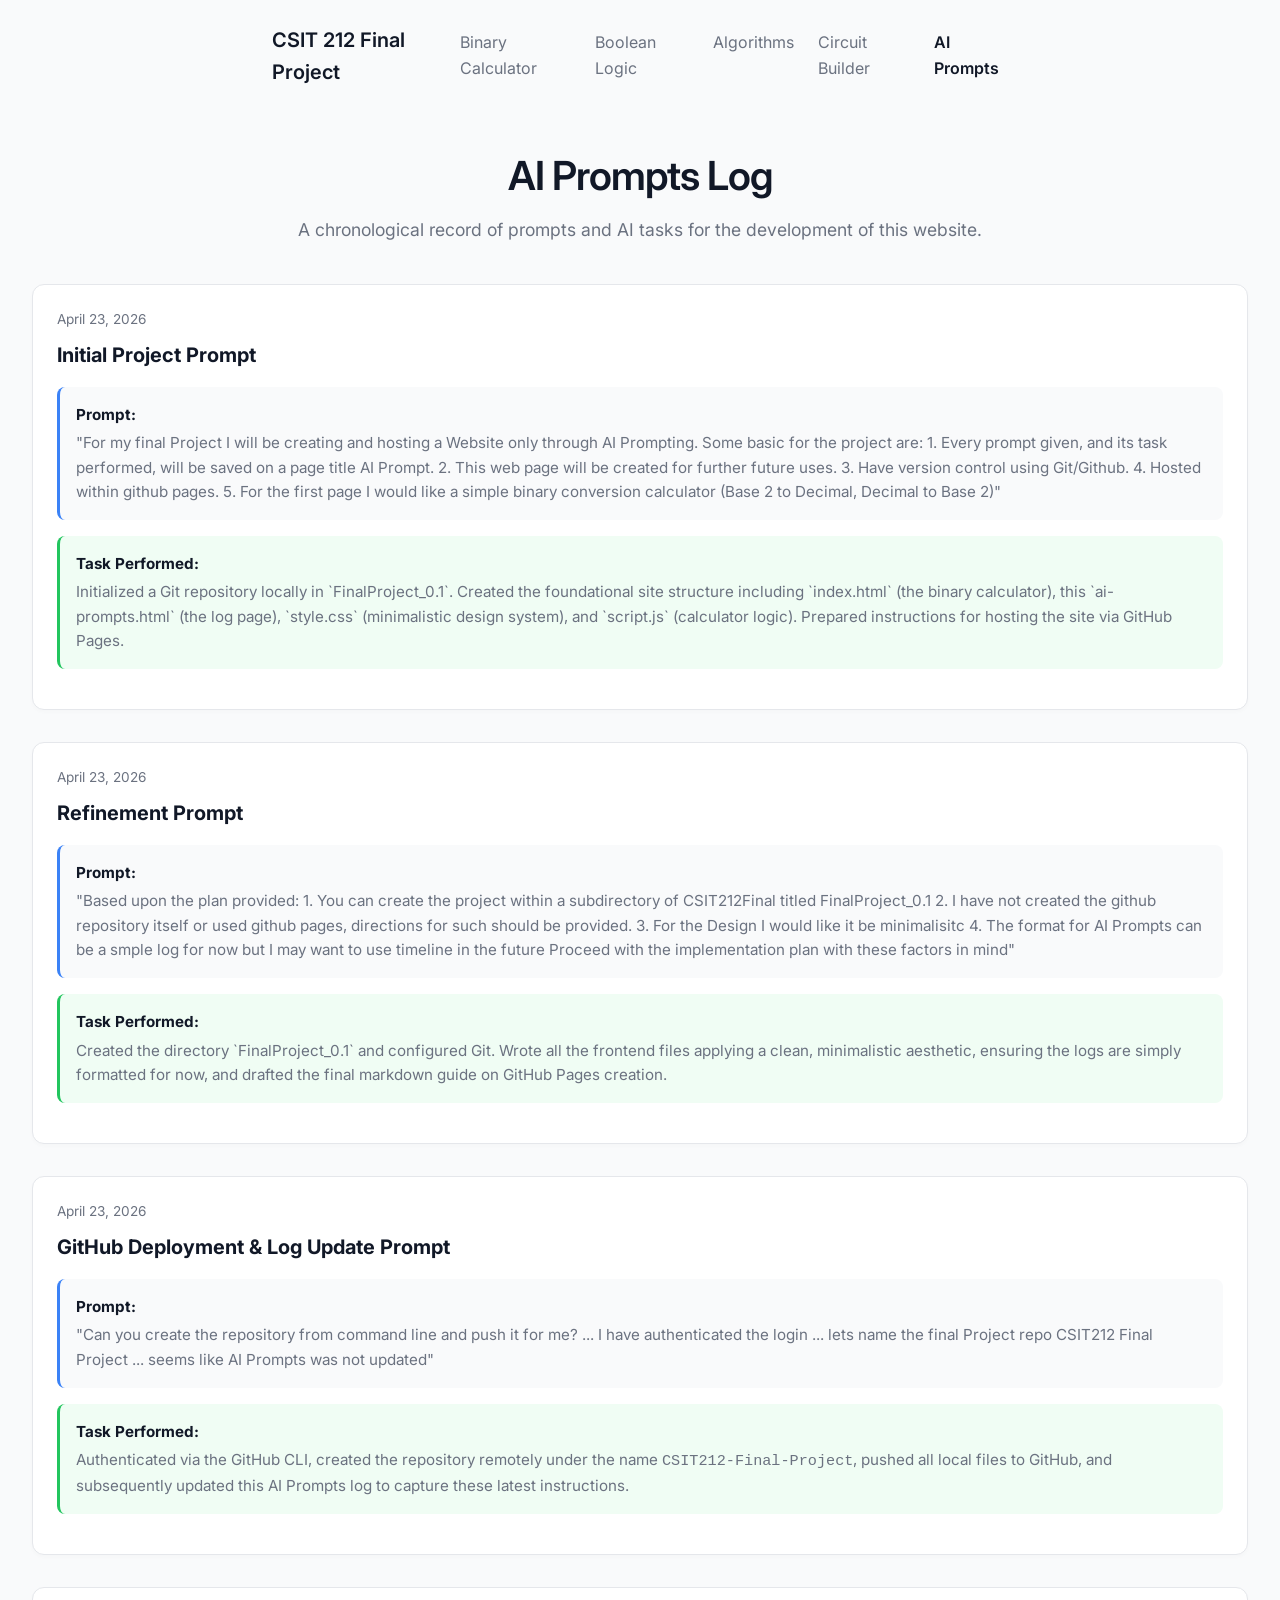
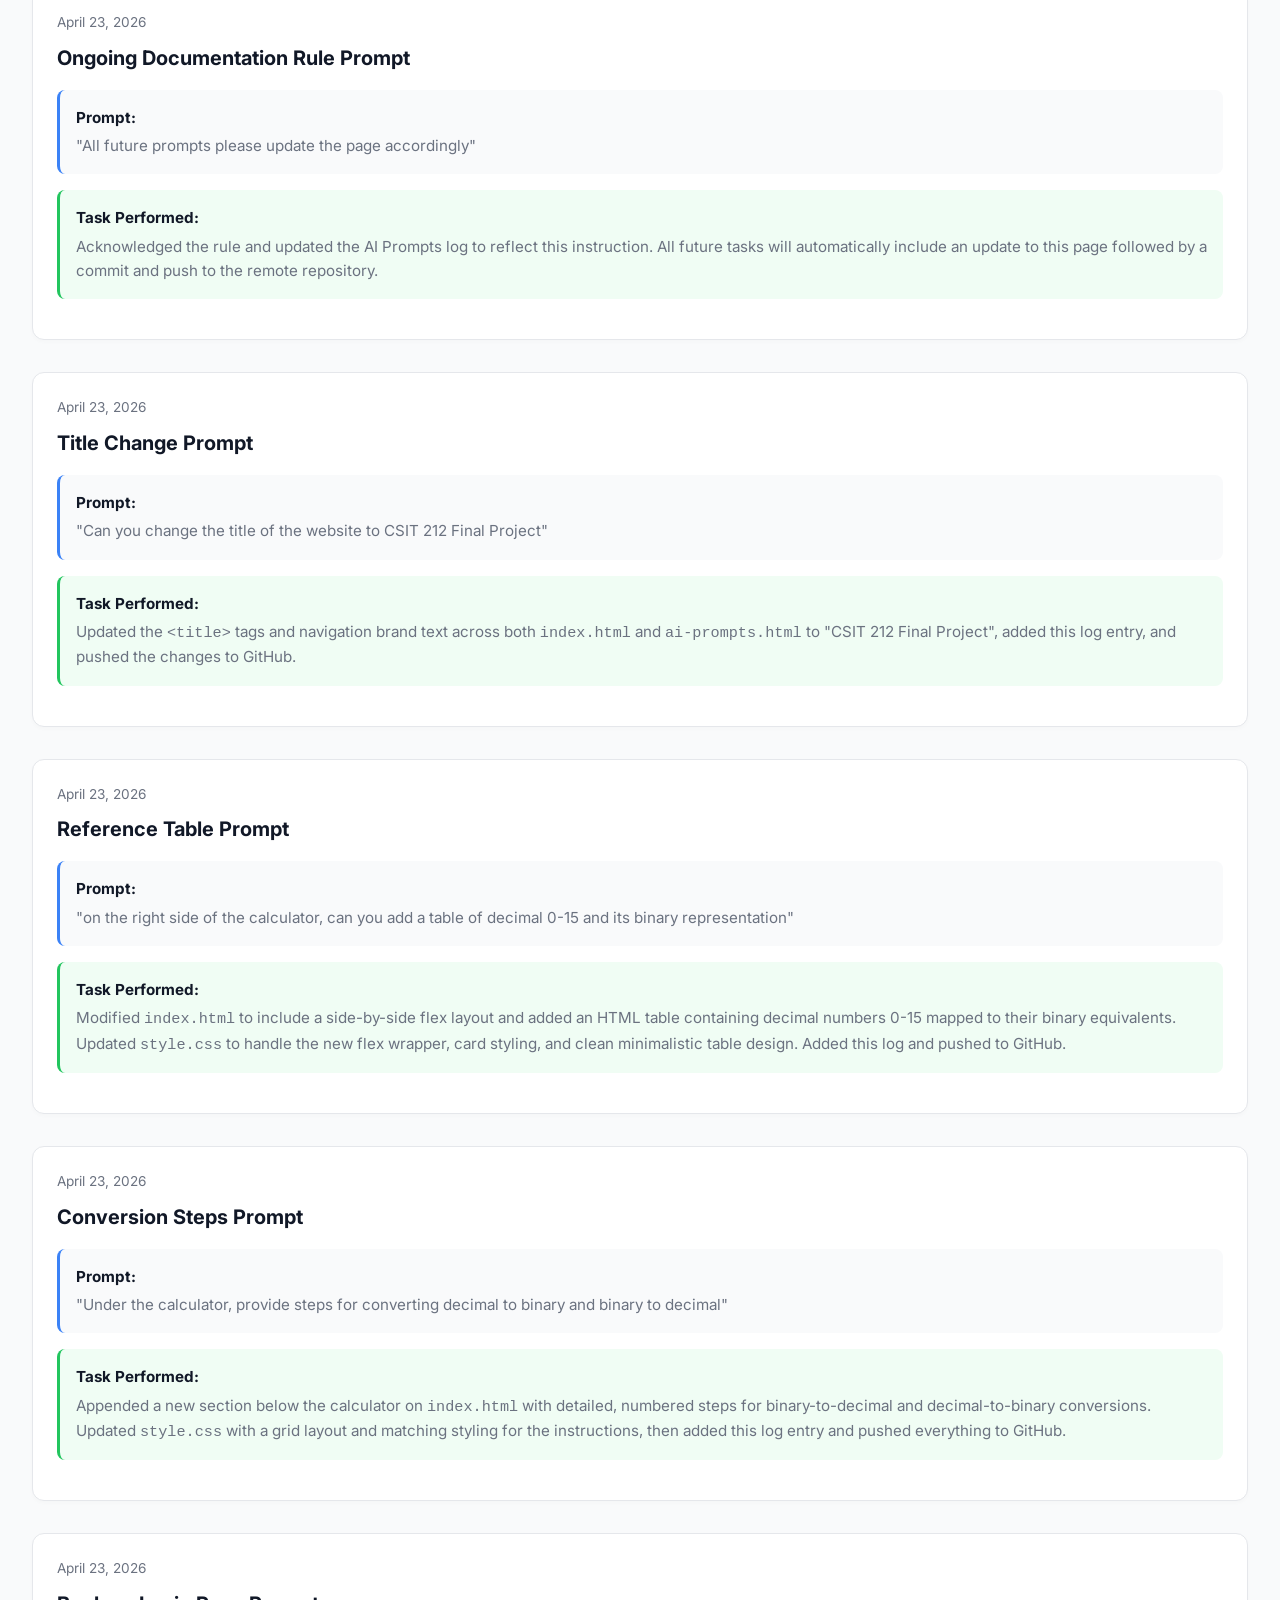
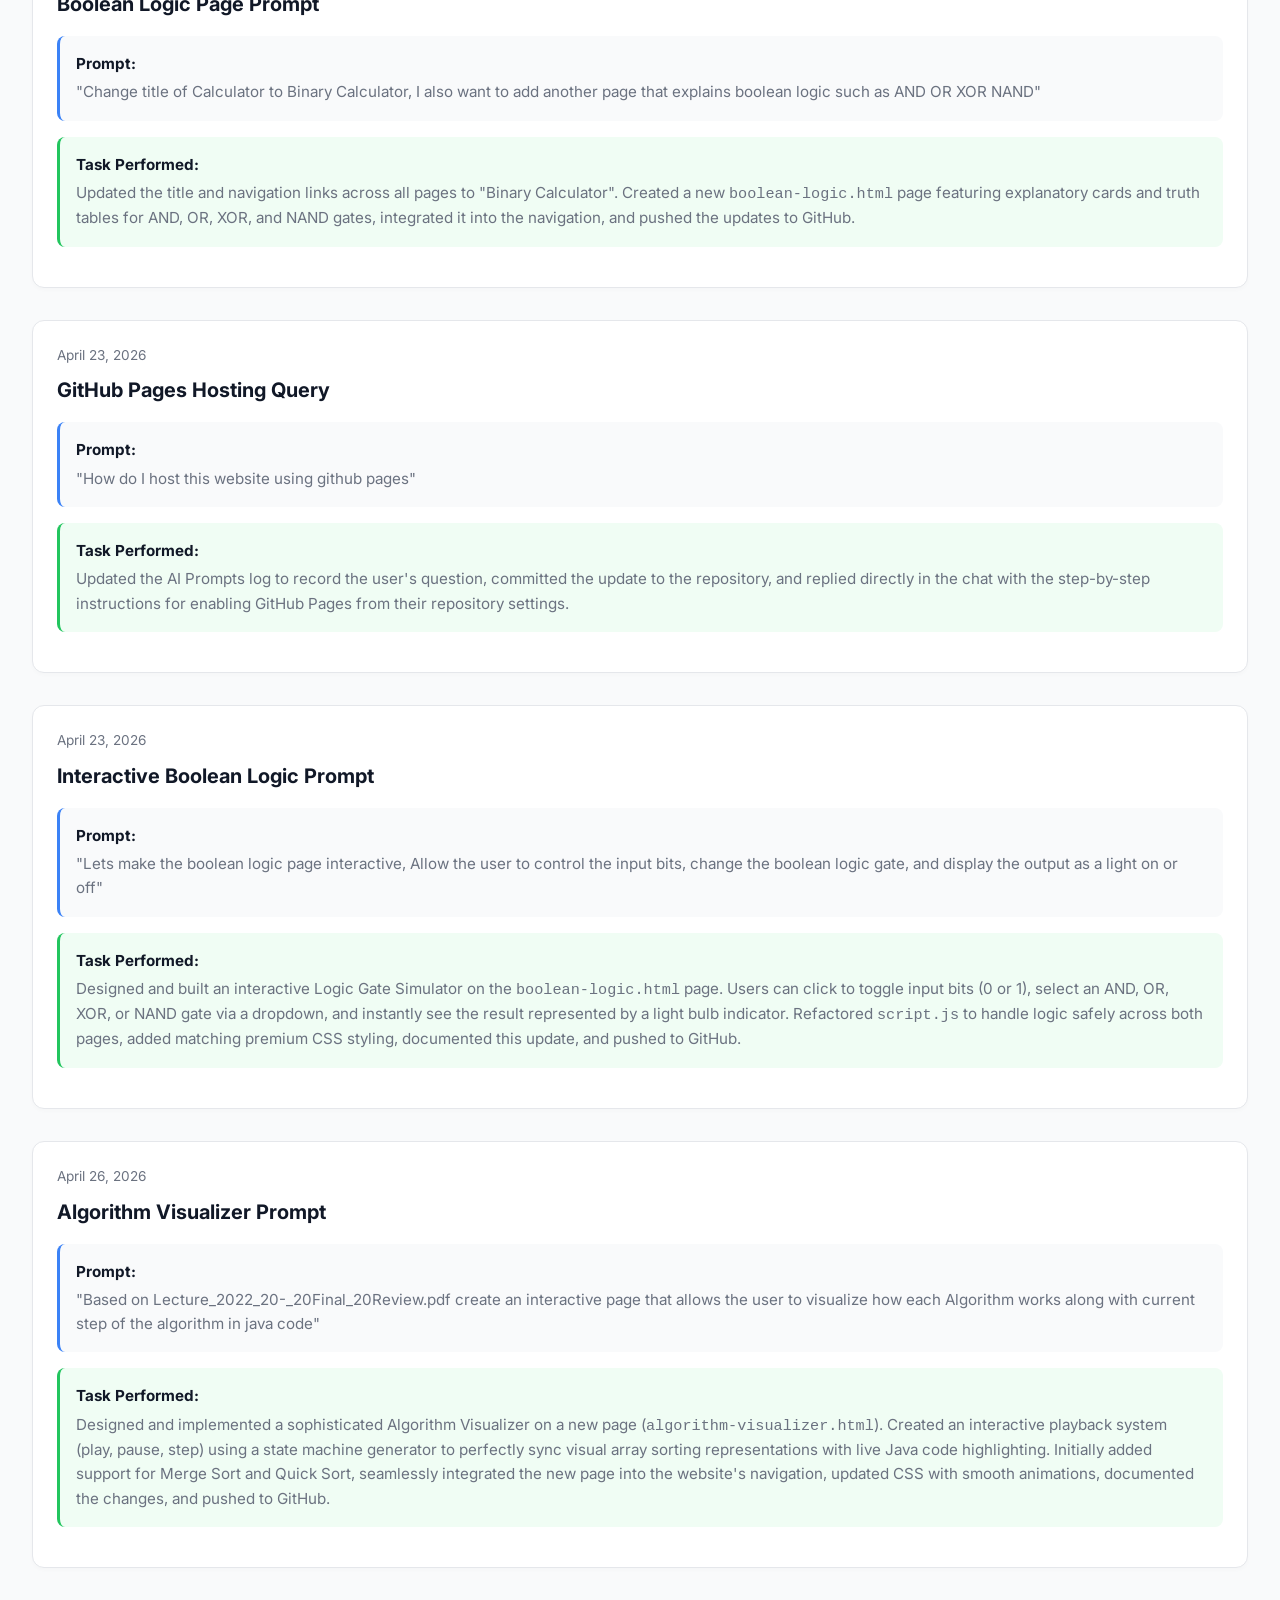
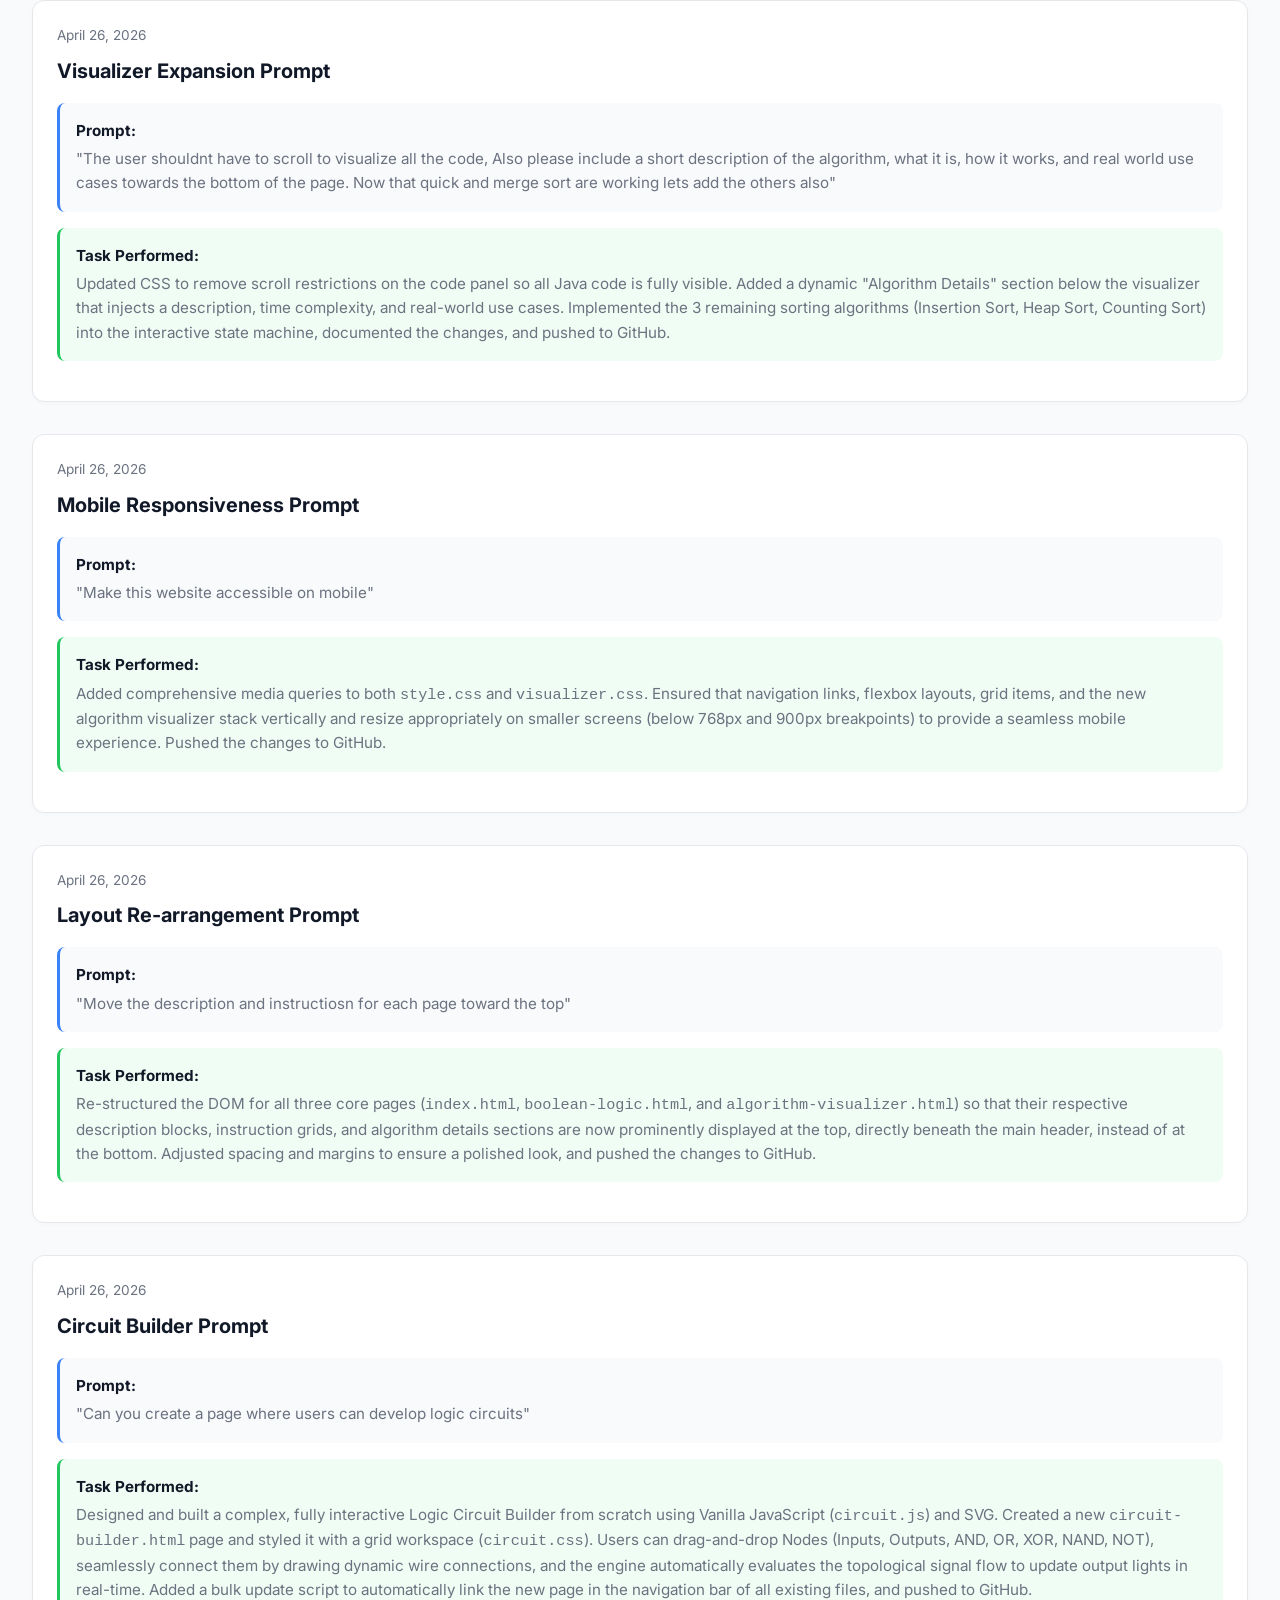
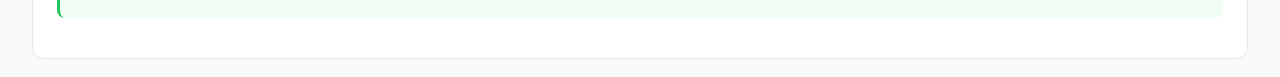
==== commit 31b50620: "Add interactive Logic Circuit Builder page with drag-and-drop and SVG wires" ====
--- a/ai-prompts.html
+++ b/ai-prompts.html
@@ -17,6 +17,7 @@
             <li><a href="index.html">Binary Calculator</a></li>
             <li><a href="boolean-logic.html">Boolean Logic</a></li>
             <li><a href="algorithm-visualizer.html">Algorithms</a></li>
+            <li><a href="circuit-builder.html">Circuit Builder</a></li>
             <li><a href="ai-prompts.html" class="active">AI Prompts</a></li>
         </ul>
     </nav>
@@ -225,6 +226,20 @@
                     <p>Re-structured the DOM for all three core pages (<code>index.html</code>, <code>boolean-logic.html</code>, and <code>algorithm-visualizer.html</code>) so that their respective description blocks, instruction grids, and algorithm details sections are now prominently displayed at the top, directly beneath the main header, instead of at the bottom. Adjusted spacing and margins to ensure a polished look, and pushed the changes to GitHub.</p>
                 </div>
             </article>
+            <article class="log-entry">
+                <div class="log-meta">
+                    <span class="log-date">April 26, 2026</span>
+                </div>
+                <h3>Circuit Builder Prompt</h3>
+                <div class="prompt-block">
+                    <strong>Prompt:</strong>
+                    <p>"Can you create a page where users can develop logic circuits"</p>
+                </div>
+                <div class="task-block">
+                    <strong>Task Performed:</strong>
+                    <p>Designed and built a complex, fully interactive Logic Circuit Builder from scratch using Vanilla JavaScript (<code>circuit.js</code>) and SVG. Created a new <code>circuit-builder.html</code> page and styled it with a grid workspace (<code>circuit.css</code>). Users can drag-and-drop Nodes (Inputs, Outputs, AND, OR, XOR, NAND, NOT), seamlessly connect them by drawing dynamic wire connections, and the engine automatically evaluates the topological signal flow to update output lights in real-time. Added a bulk update script to automatically link the new page in the navigation bar of all existing files, and pushed to GitHub.</p>
+                </div>
+            </article>
         </section>
     </main>
 </body>
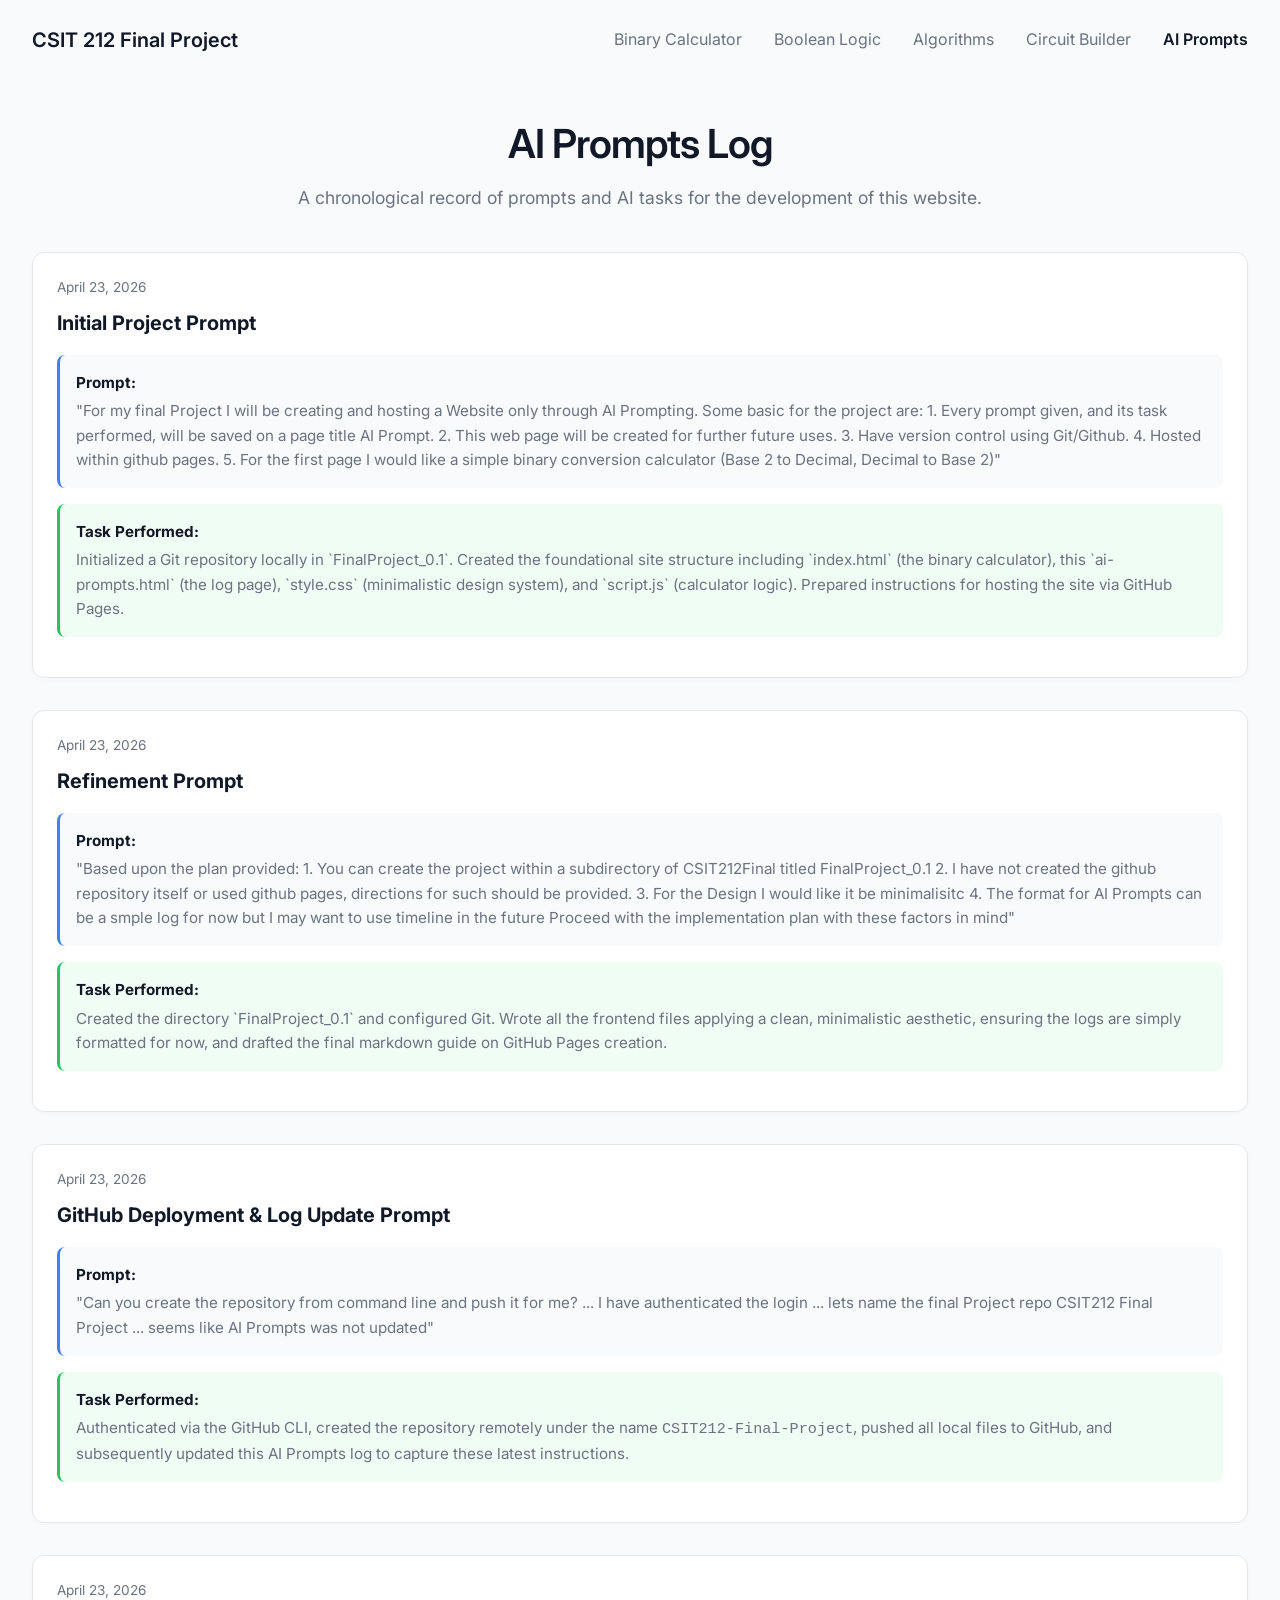
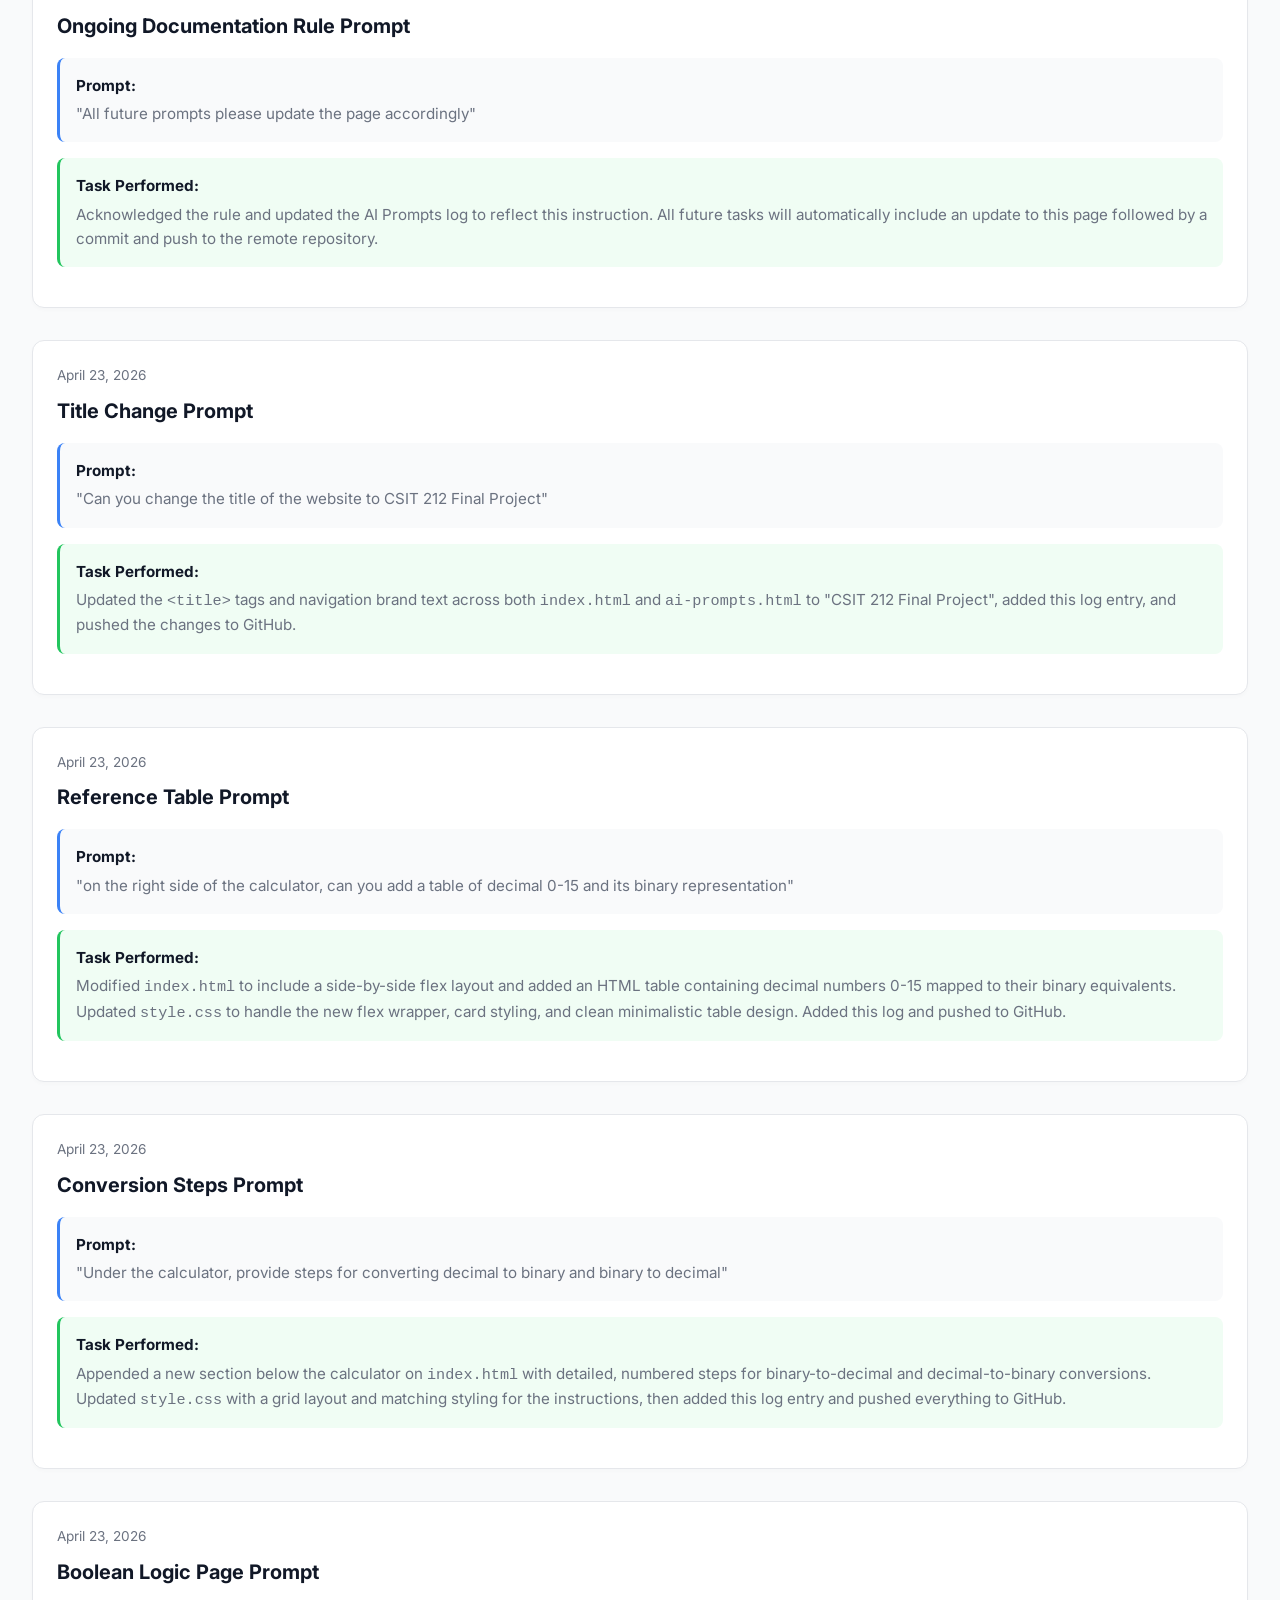
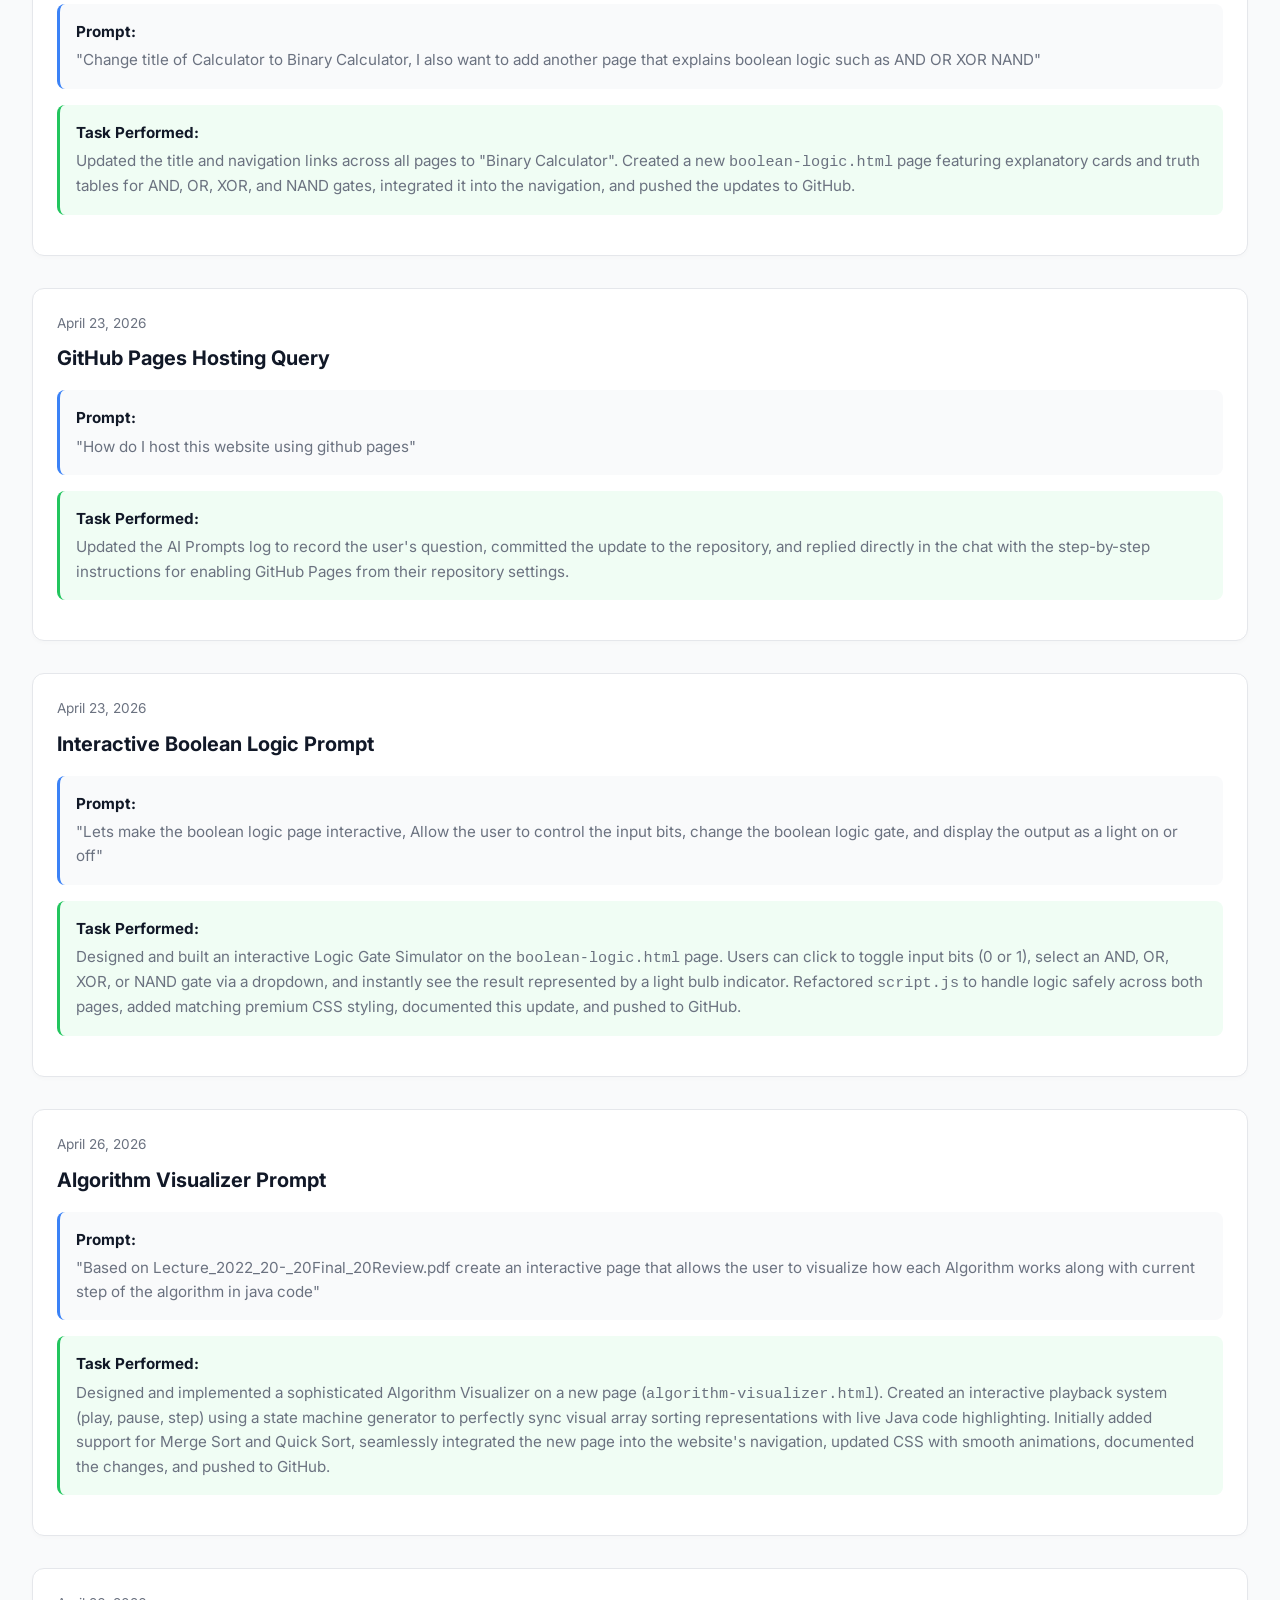
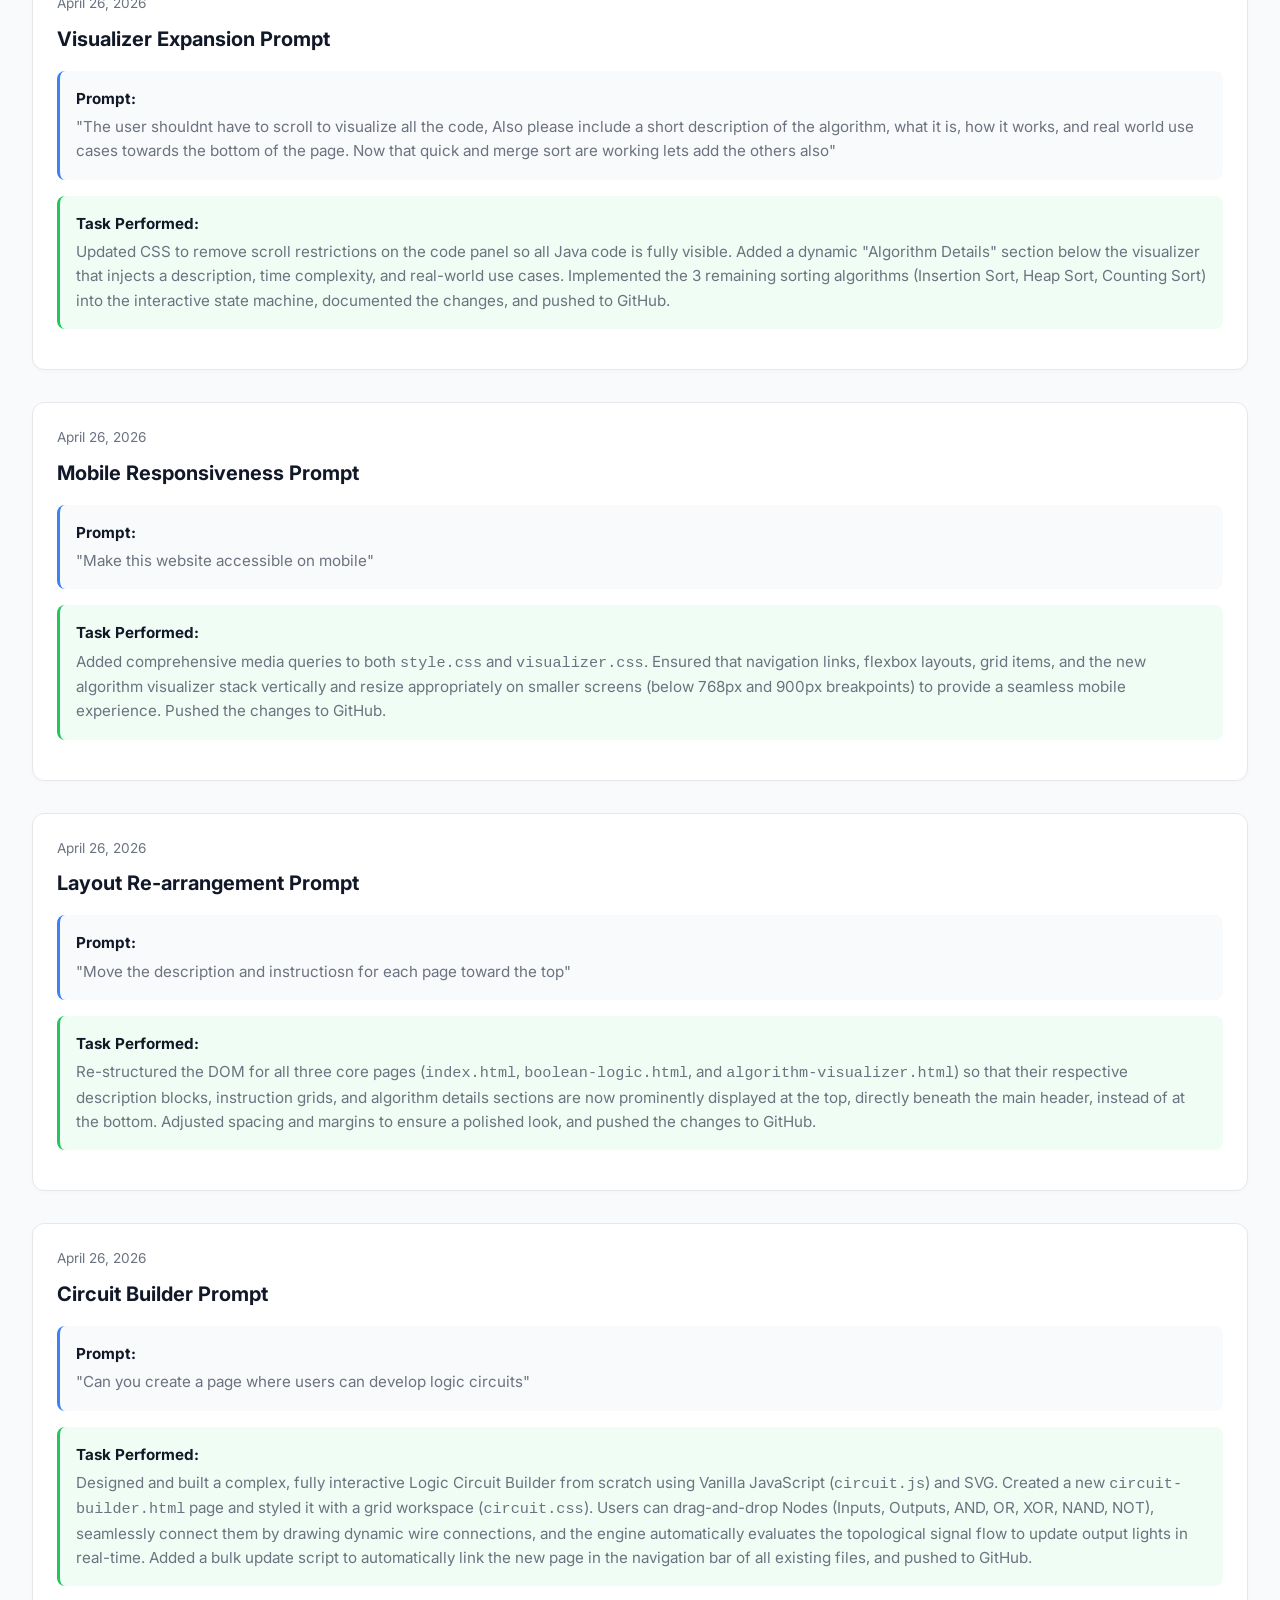
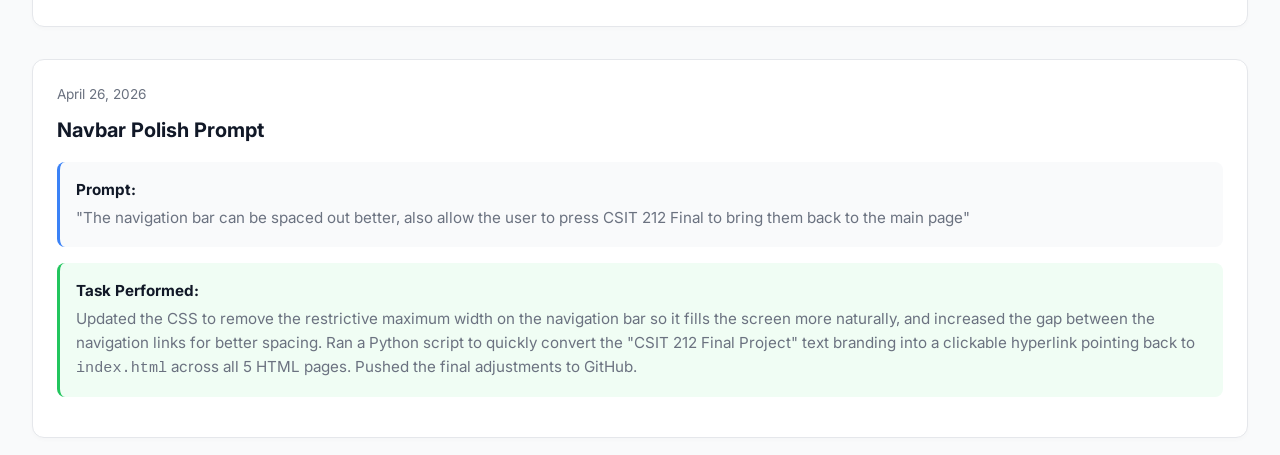
==== commit 76621bfd: "Space out navbar and link brand logo to index" ====
--- a/ai-prompts.html
+++ b/ai-prompts.html
@@ -12,7 +12,7 @@
 </head>
 <body>
     <nav class="navbar">
-        <div class="nav-brand">CSIT 212 Final Project</div>
+        <a href="index.html" class="nav-brand">CSIT 212 Final Project</a>
         <ul class="nav-links">
             <li><a href="index.html">Binary Calculator</a></li>
             <li><a href="boolean-logic.html">Boolean Logic</a></li>
@@ -240,6 +240,20 @@
                     <p>Designed and built a complex, fully interactive Logic Circuit Builder from scratch using Vanilla JavaScript (<code>circuit.js</code>) and SVG. Created a new <code>circuit-builder.html</code> page and styled it with a grid workspace (<code>circuit.css</code>). Users can drag-and-drop Nodes (Inputs, Outputs, AND, OR, XOR, NAND, NOT), seamlessly connect them by drawing dynamic wire connections, and the engine automatically evaluates the topological signal flow to update output lights in real-time. Added a bulk update script to automatically link the new page in the navigation bar of all existing files, and pushed to GitHub.</p>
                 </div>
             </article>
+            <article class="log-entry">
+                <div class="log-meta">
+                    <span class="log-date">April 26, 2026</span>
+                </div>
+                <h3>Navbar Polish Prompt</h3>
+                <div class="prompt-block">
+                    <strong>Prompt:</strong>
+                    <p>"The navigation bar can be spaced out better, also allow the user to press CSIT 212 Final to bring them back to the main page"</p>
+                </div>
+                <div class="task-block">
+                    <strong>Task Performed:</strong>
+                    <p>Updated the CSS to remove the restrictive maximum width on the navigation bar so it fills the screen more naturally, and increased the gap between the navigation links for better spacing. Ran a Python script to quickly convert the "CSIT 212 Final Project" text branding into a clickable hyperlink pointing back to <code>index.html</code> across all 5 HTML pages. Pushed the final adjustments to GitHub.</p>
+                </div>
+            </article>
         </section>
     </main>
 </body>
--- a/style.css
+++ b/style.css
@@ -29,7 +29,7 @@
 /* Navigation */
 .navbar {
     width: 100%;
-    max-width: 800px;
+    max-width: 1400px;
     display: flex;
     justify-content: space-between;
     align-items: center;
@@ -41,12 +41,18 @@
     font-weight: 600;
     font-size: 1.25rem;
     color: var(--text-main);
+    text-decoration: none;
+    transition: opacity 0.2s ease;
+}
+
+.nav-brand:hover {
+    opacity: 0.8;
 }
 
 .nav-links {
     list-style: none;
     display: flex;
-    gap: 1.5rem;
+    gap: 2rem;
 }
 
 .nav-links a {
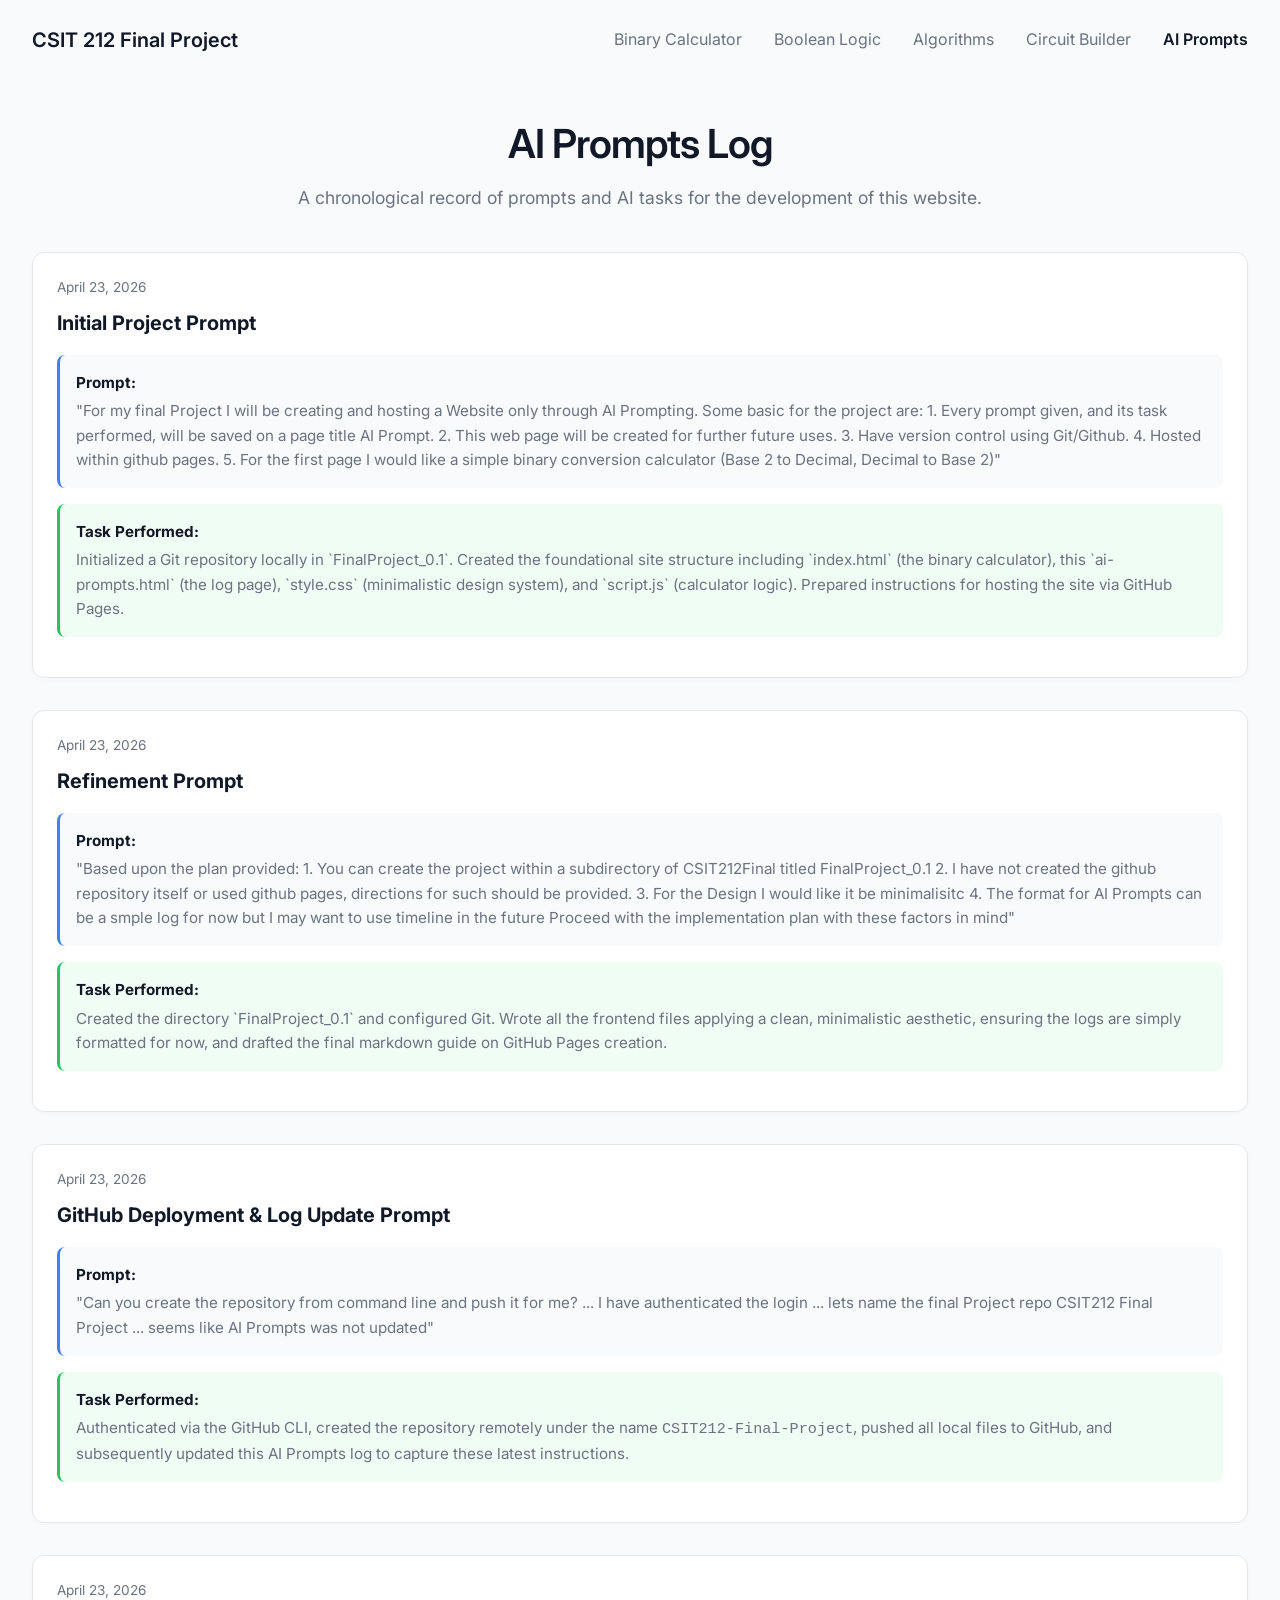
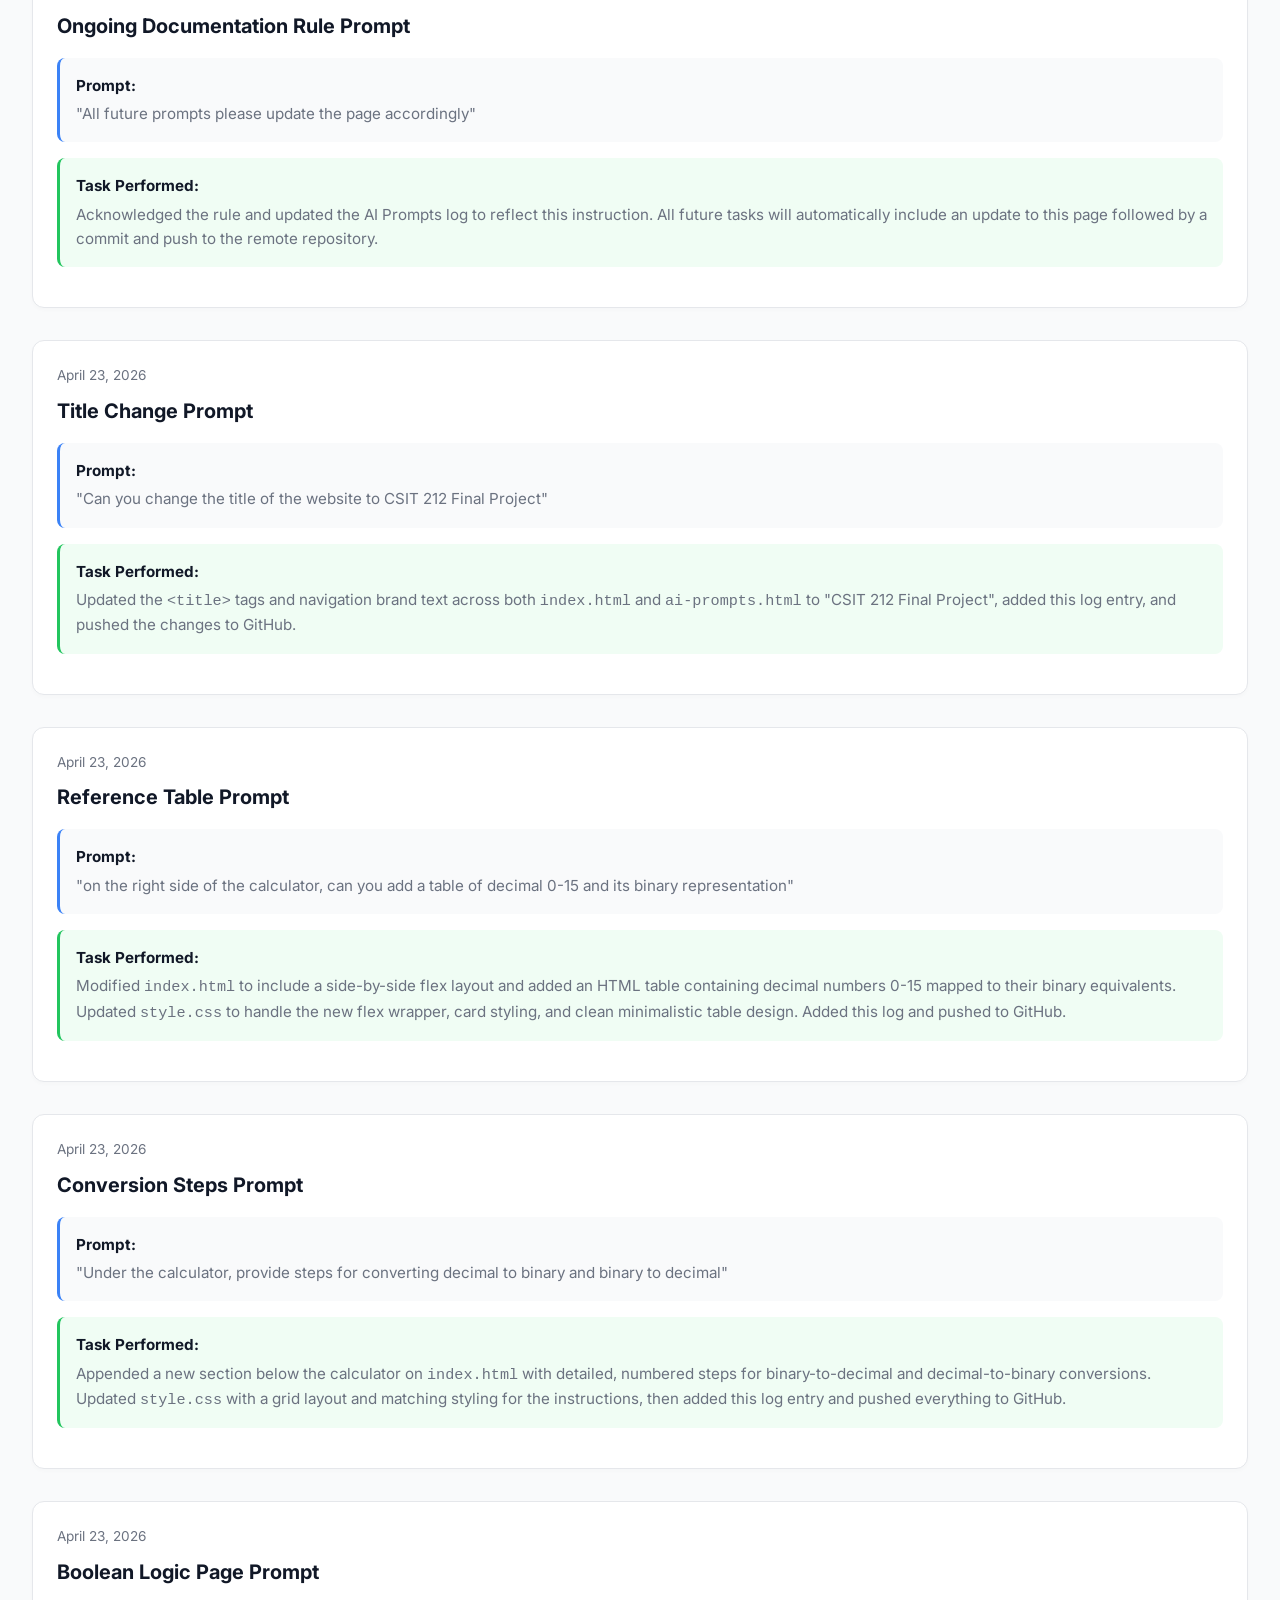
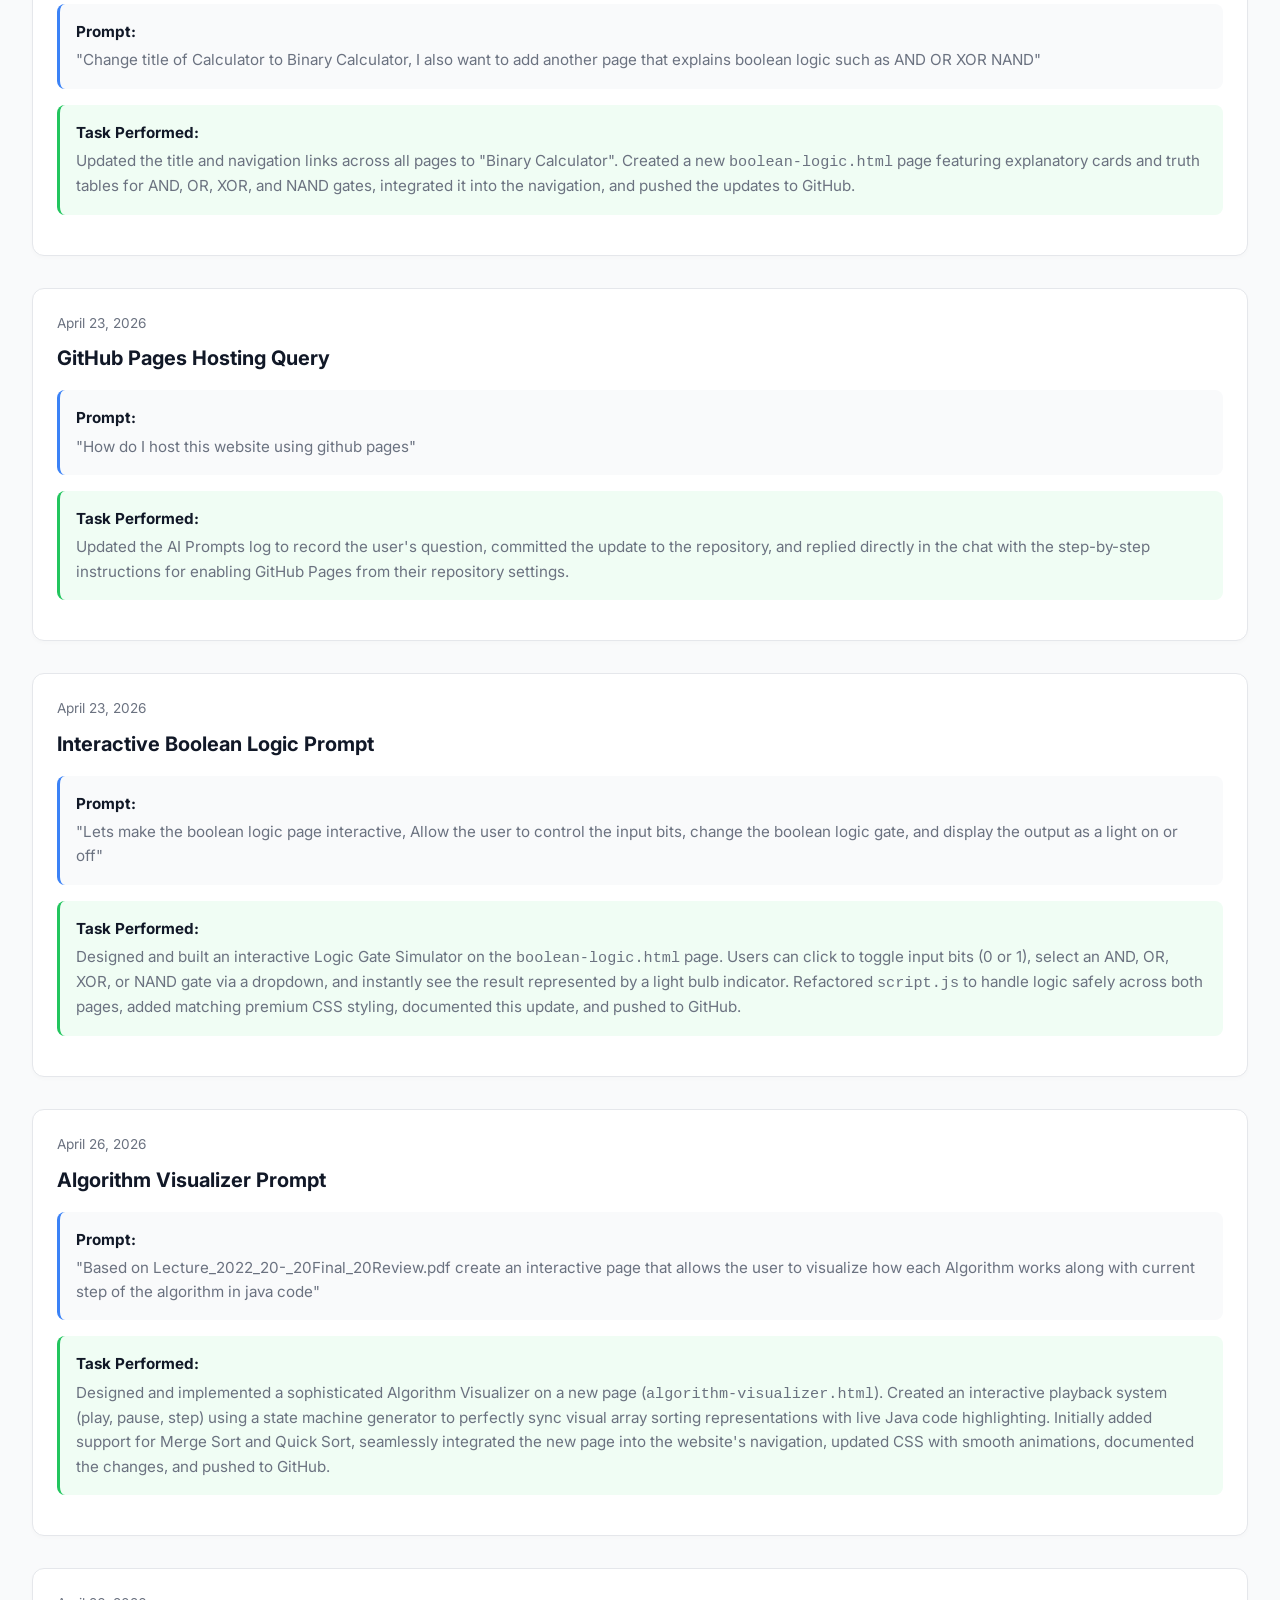
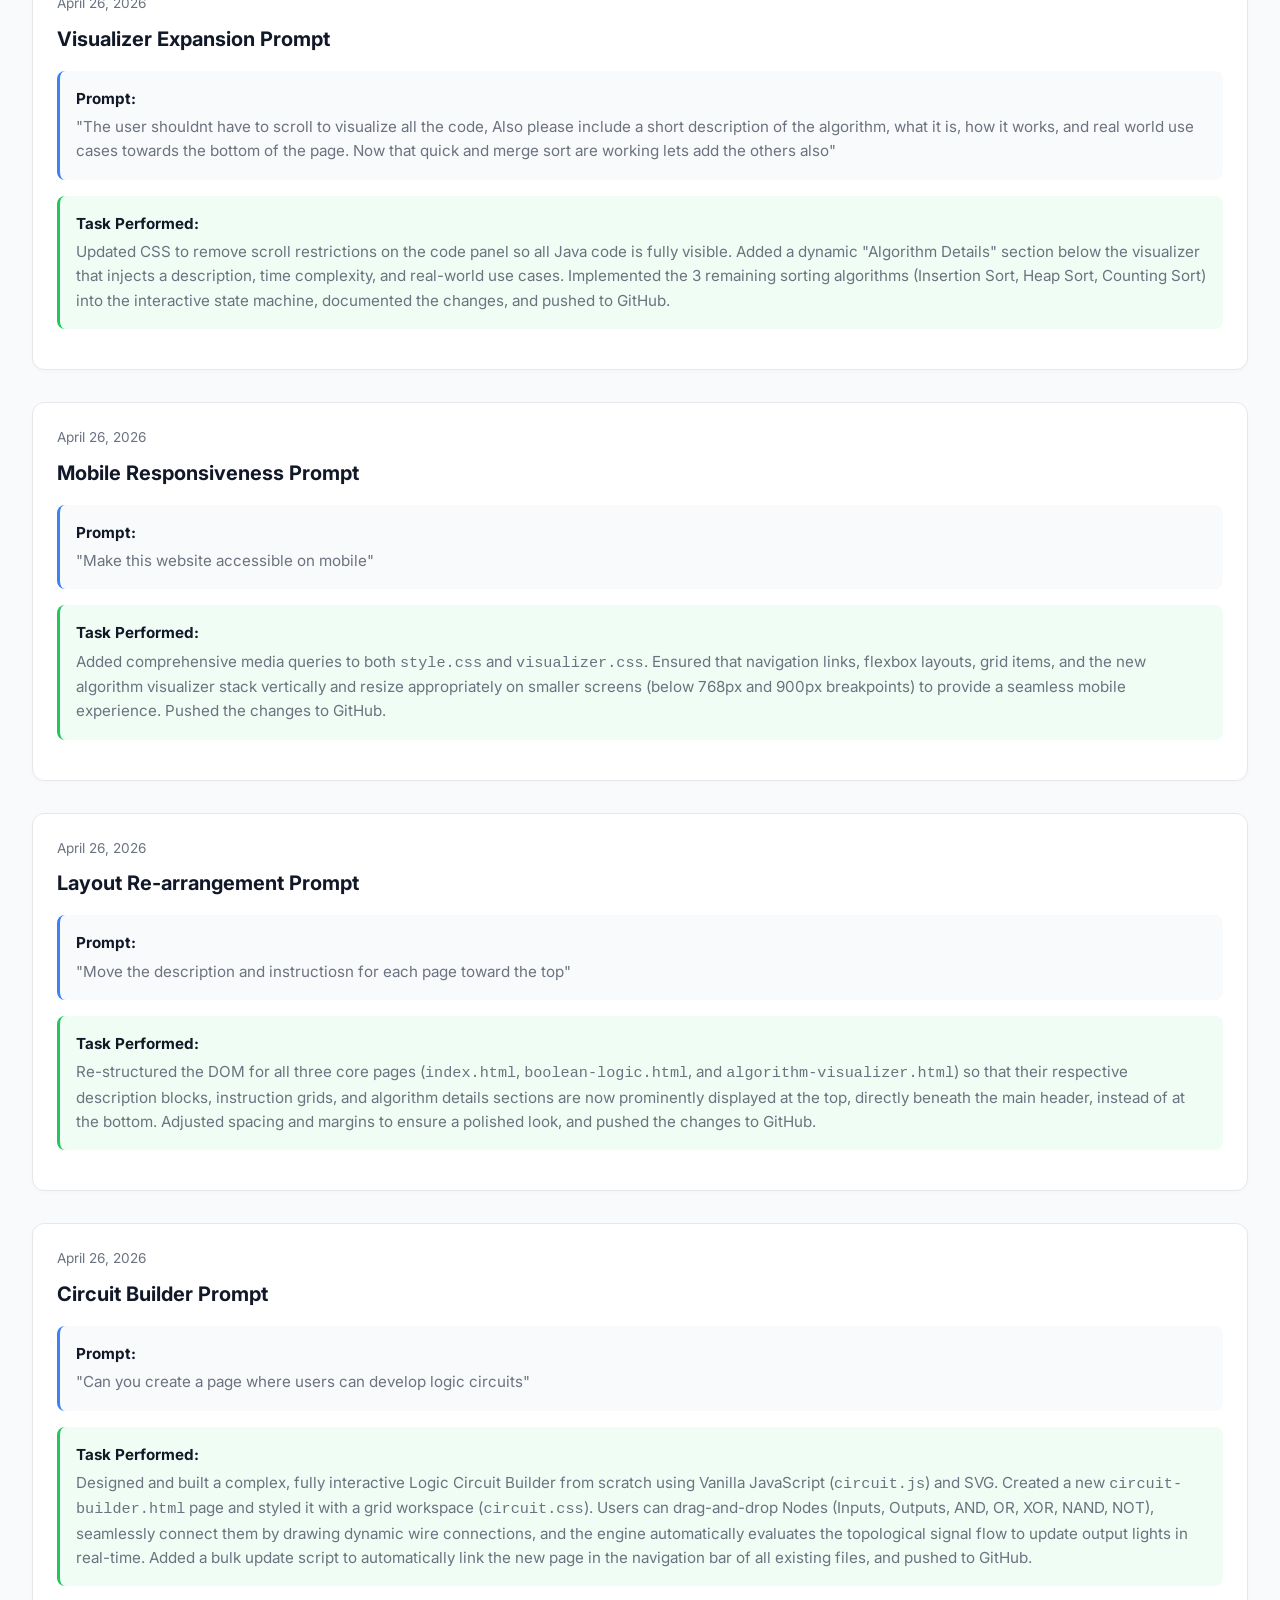
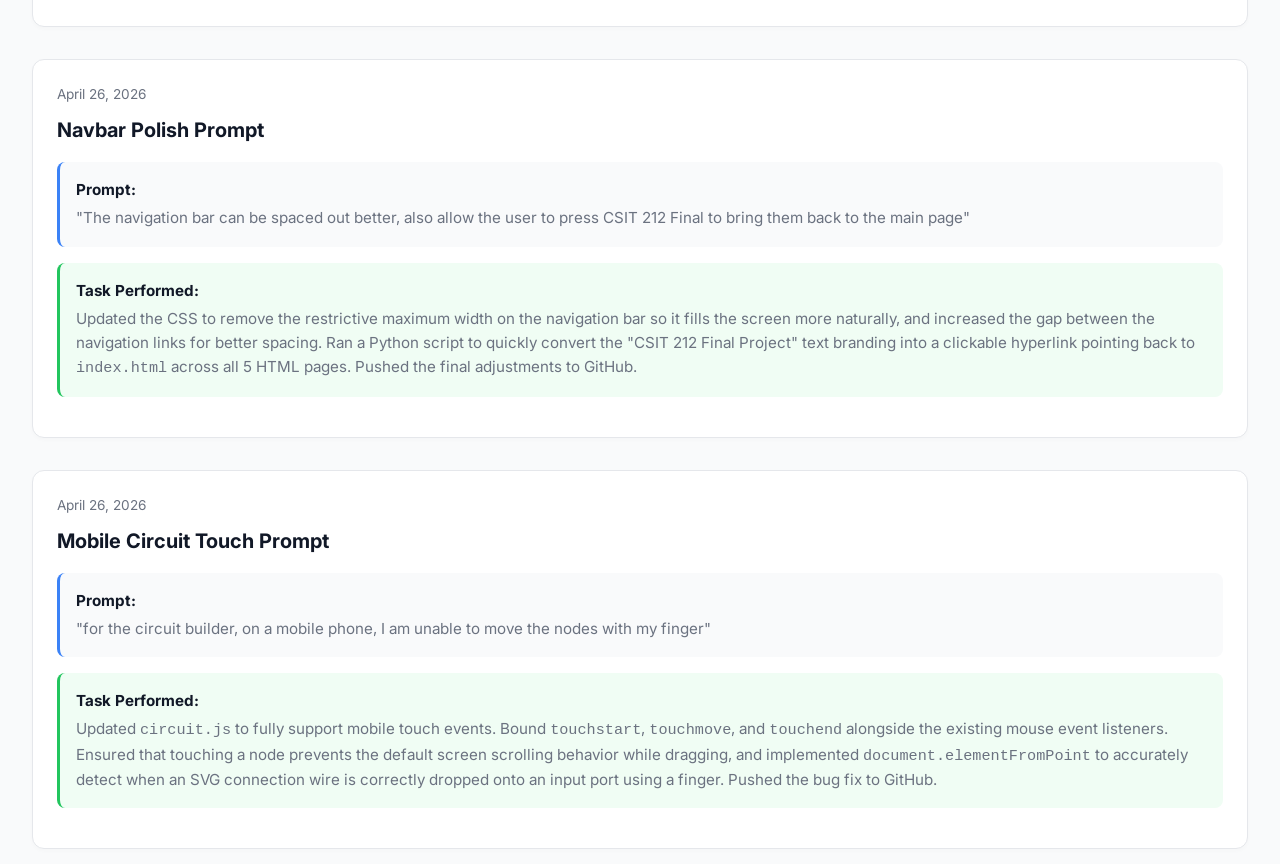
==== commit 309d8283: "Add touch support for drag-and-drop and wiring in Circuit Builder on mobile" ====
--- a/ai-prompts.html
+++ b/ai-prompts.html
@@ -254,6 +254,20 @@
                     <p>Updated the CSS to remove the restrictive maximum width on the navigation bar so it fills the screen more naturally, and increased the gap between the navigation links for better spacing. Ran a Python script to quickly convert the "CSIT 212 Final Project" text branding into a clickable hyperlink pointing back to <code>index.html</code> across all 5 HTML pages. Pushed the final adjustments to GitHub.</p>
                 </div>
             </article>
+            <article class="log-entry">
+                <div class="log-meta">
+                    <span class="log-date">April 26, 2026</span>
+                </div>
+                <h3>Mobile Circuit Touch Prompt</h3>
+                <div class="prompt-block">
+                    <strong>Prompt:</strong>
+                    <p>"for the circuit builder, on a mobile phone, I am unable to move the nodes with my finger"</p>
+                </div>
+                <div class="task-block">
+                    <strong>Task Performed:</strong>
+                    <p>Updated <code>circuit.js</code> to fully support mobile touch events. Bound <code>touchstart</code>, <code>touchmove</code>, and <code>touchend</code> alongside the existing mouse event listeners. Ensured that touching a node prevents the default screen scrolling behavior while dragging, and implemented <code>document.elementFromPoint</code> to accurately detect when an SVG connection wire is correctly dropped onto an input port using a finger. Pushed the bug fix to GitHub.</p>
+                </div>
+            </article>
         </section>
     </main>
 </body>
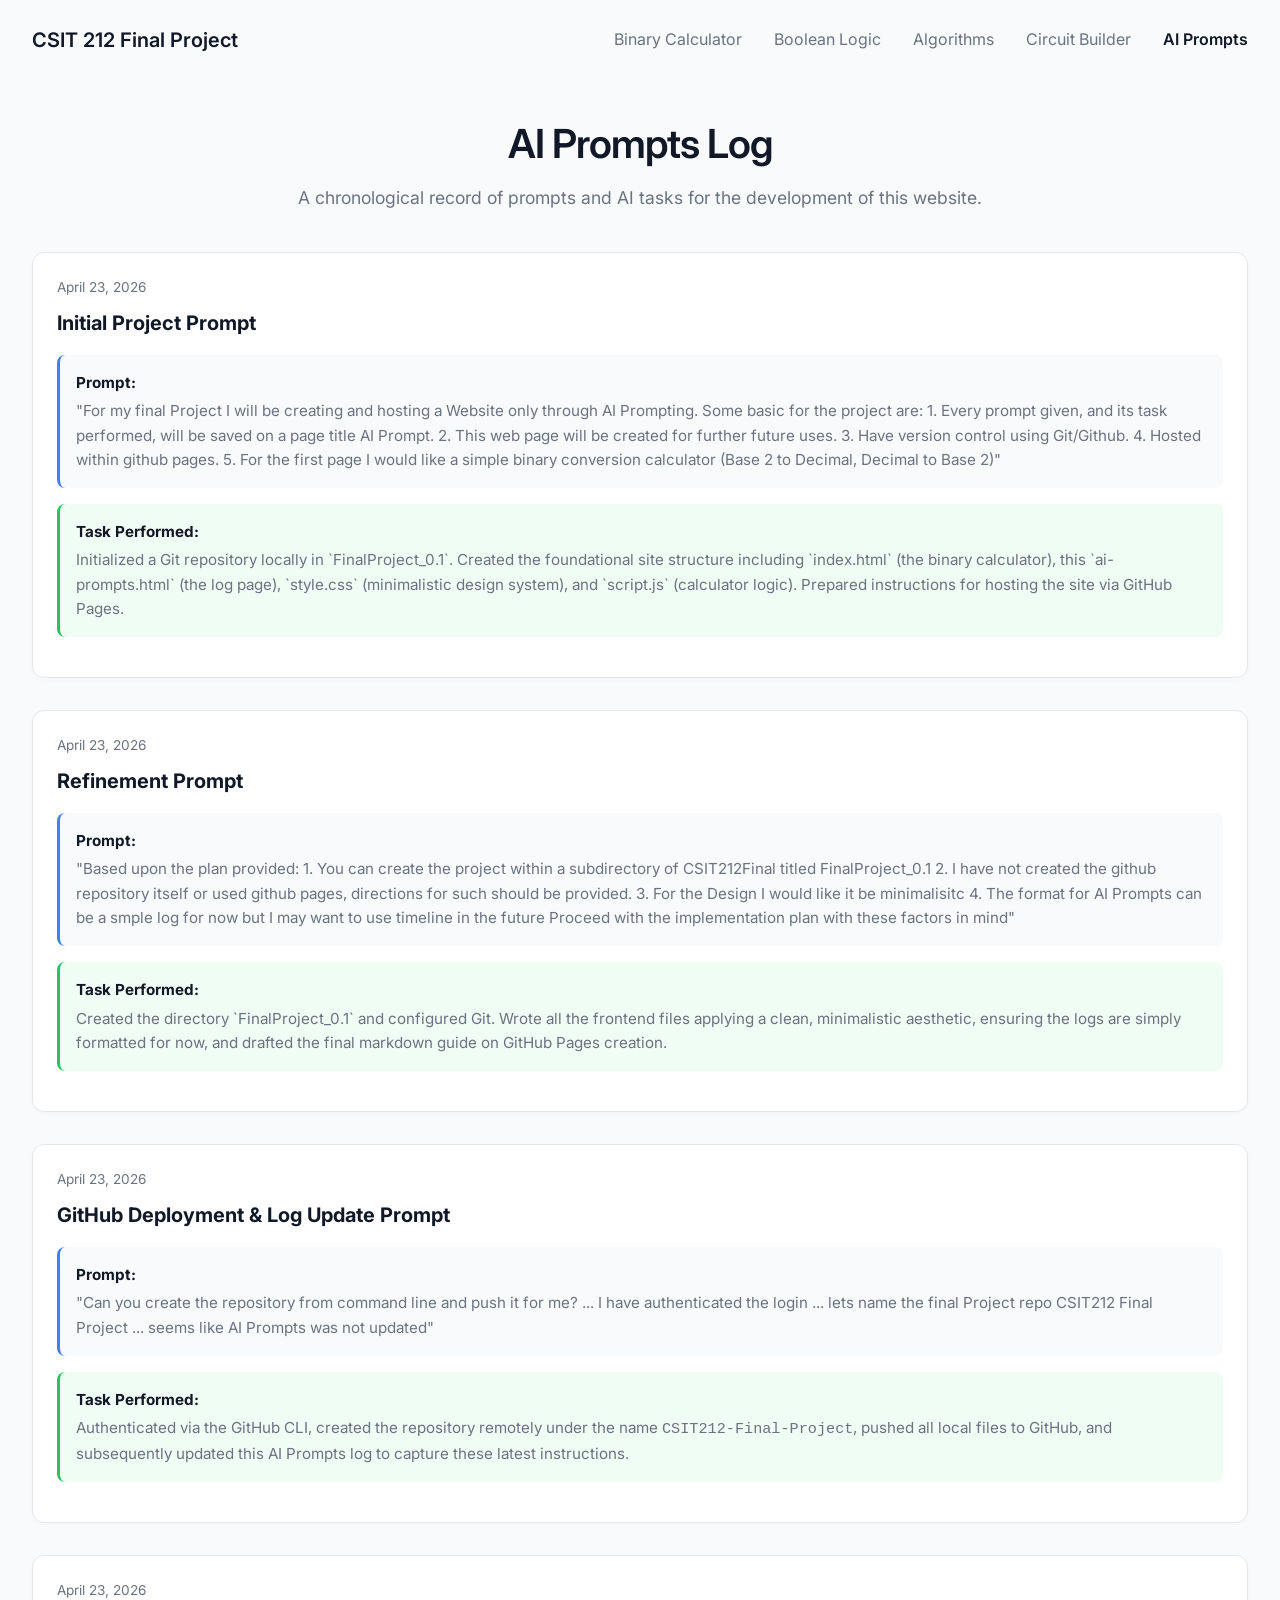
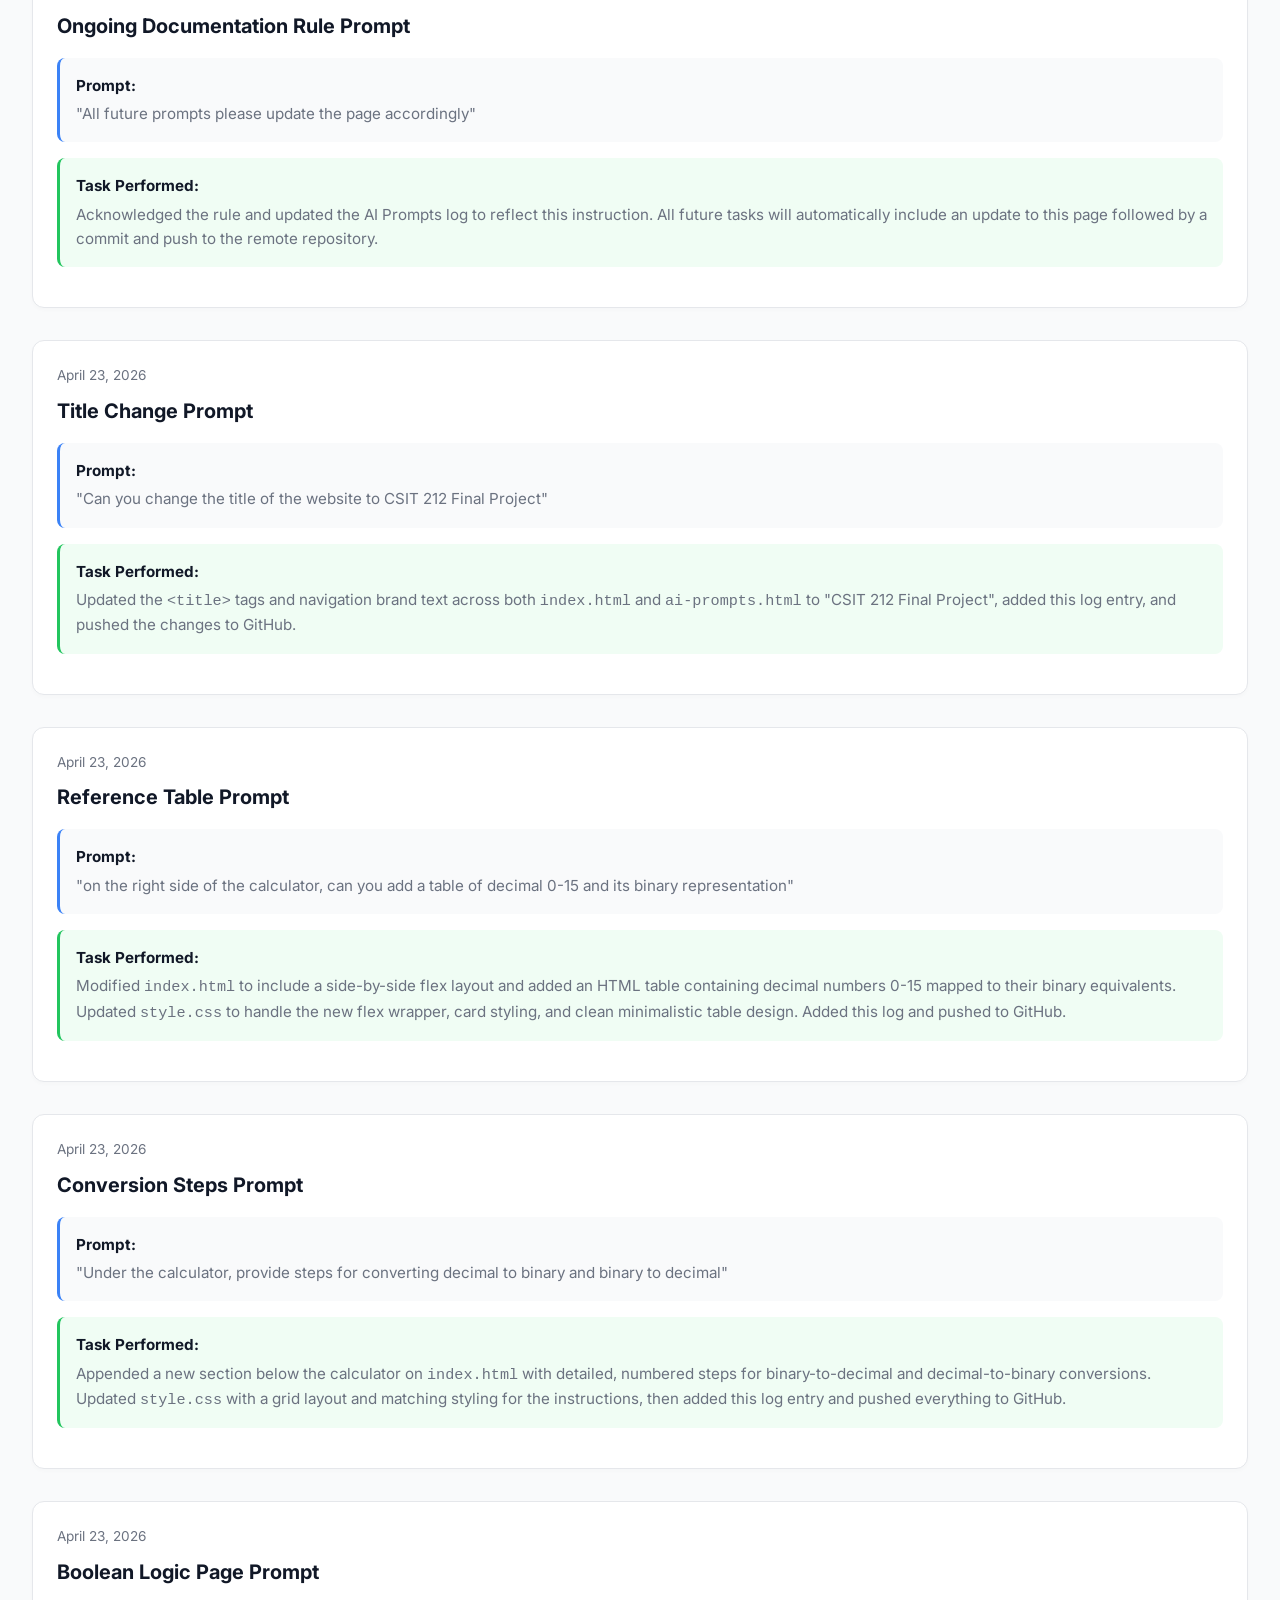
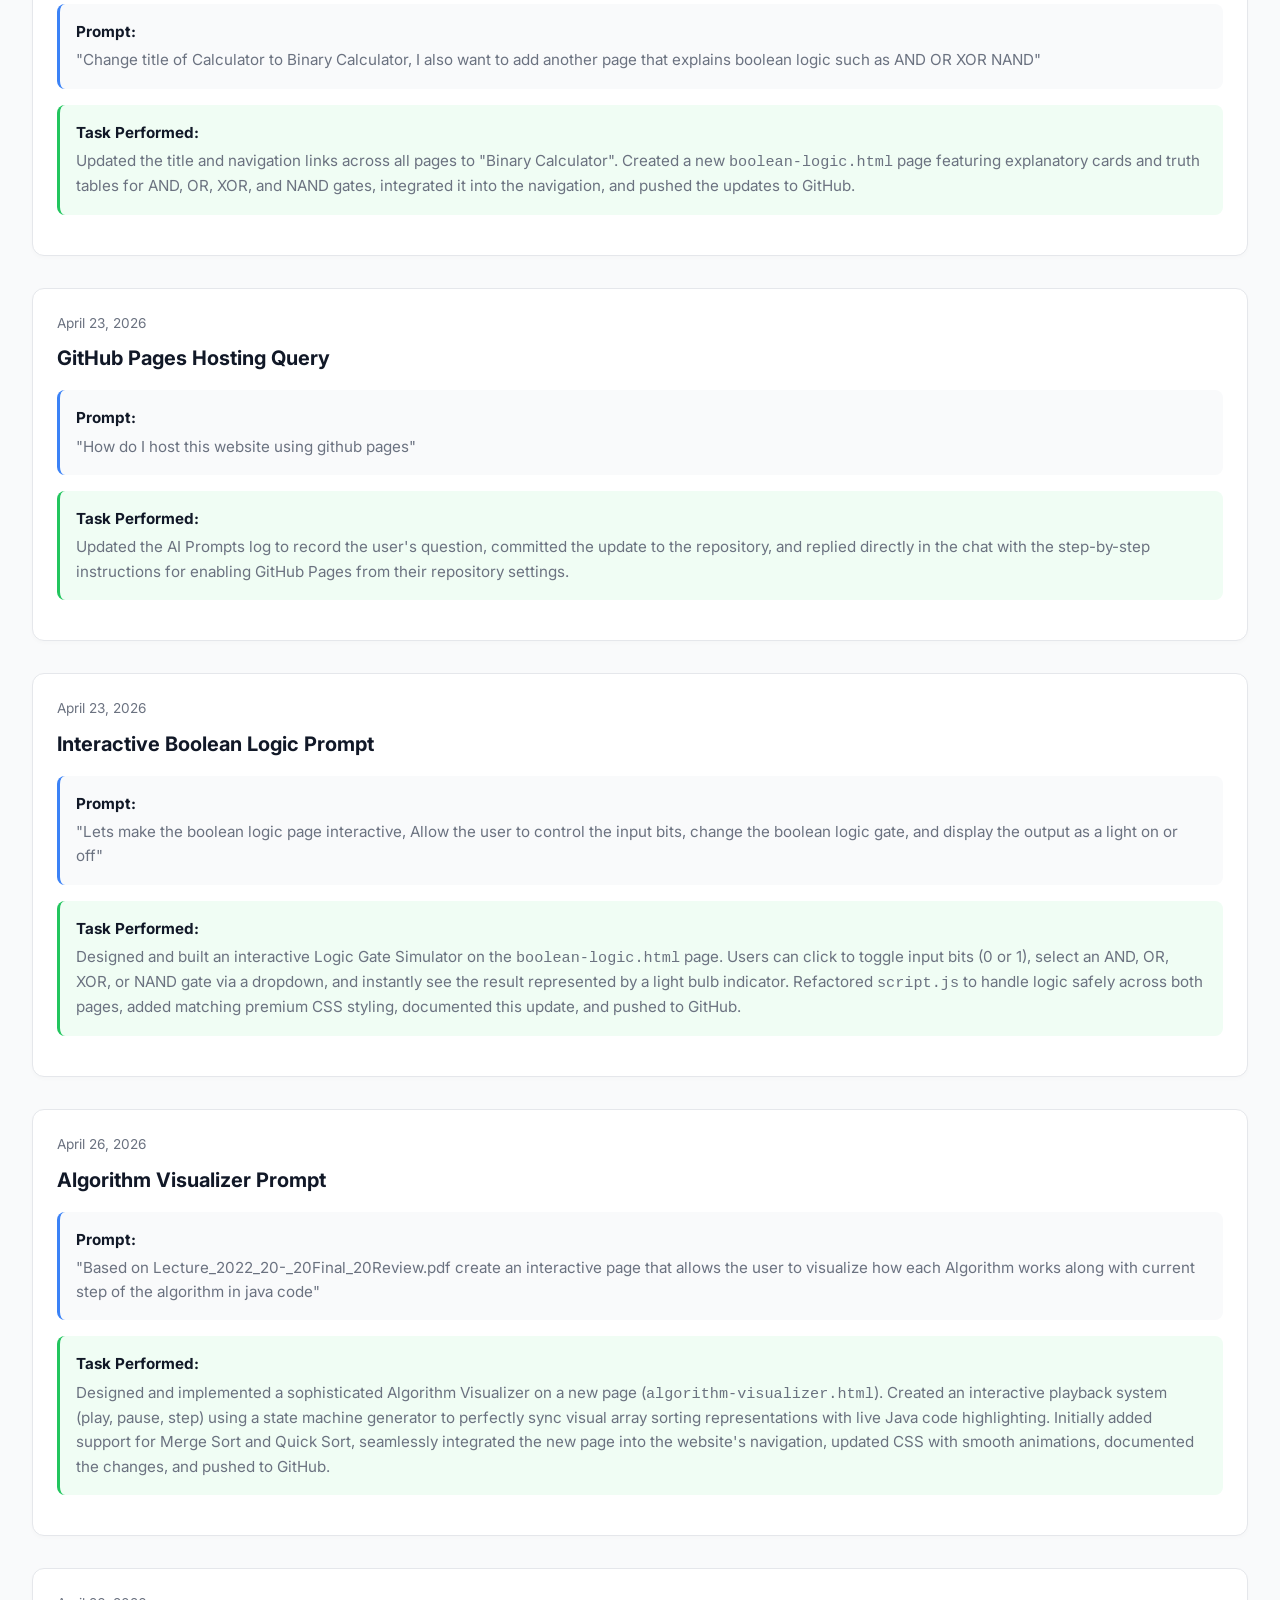
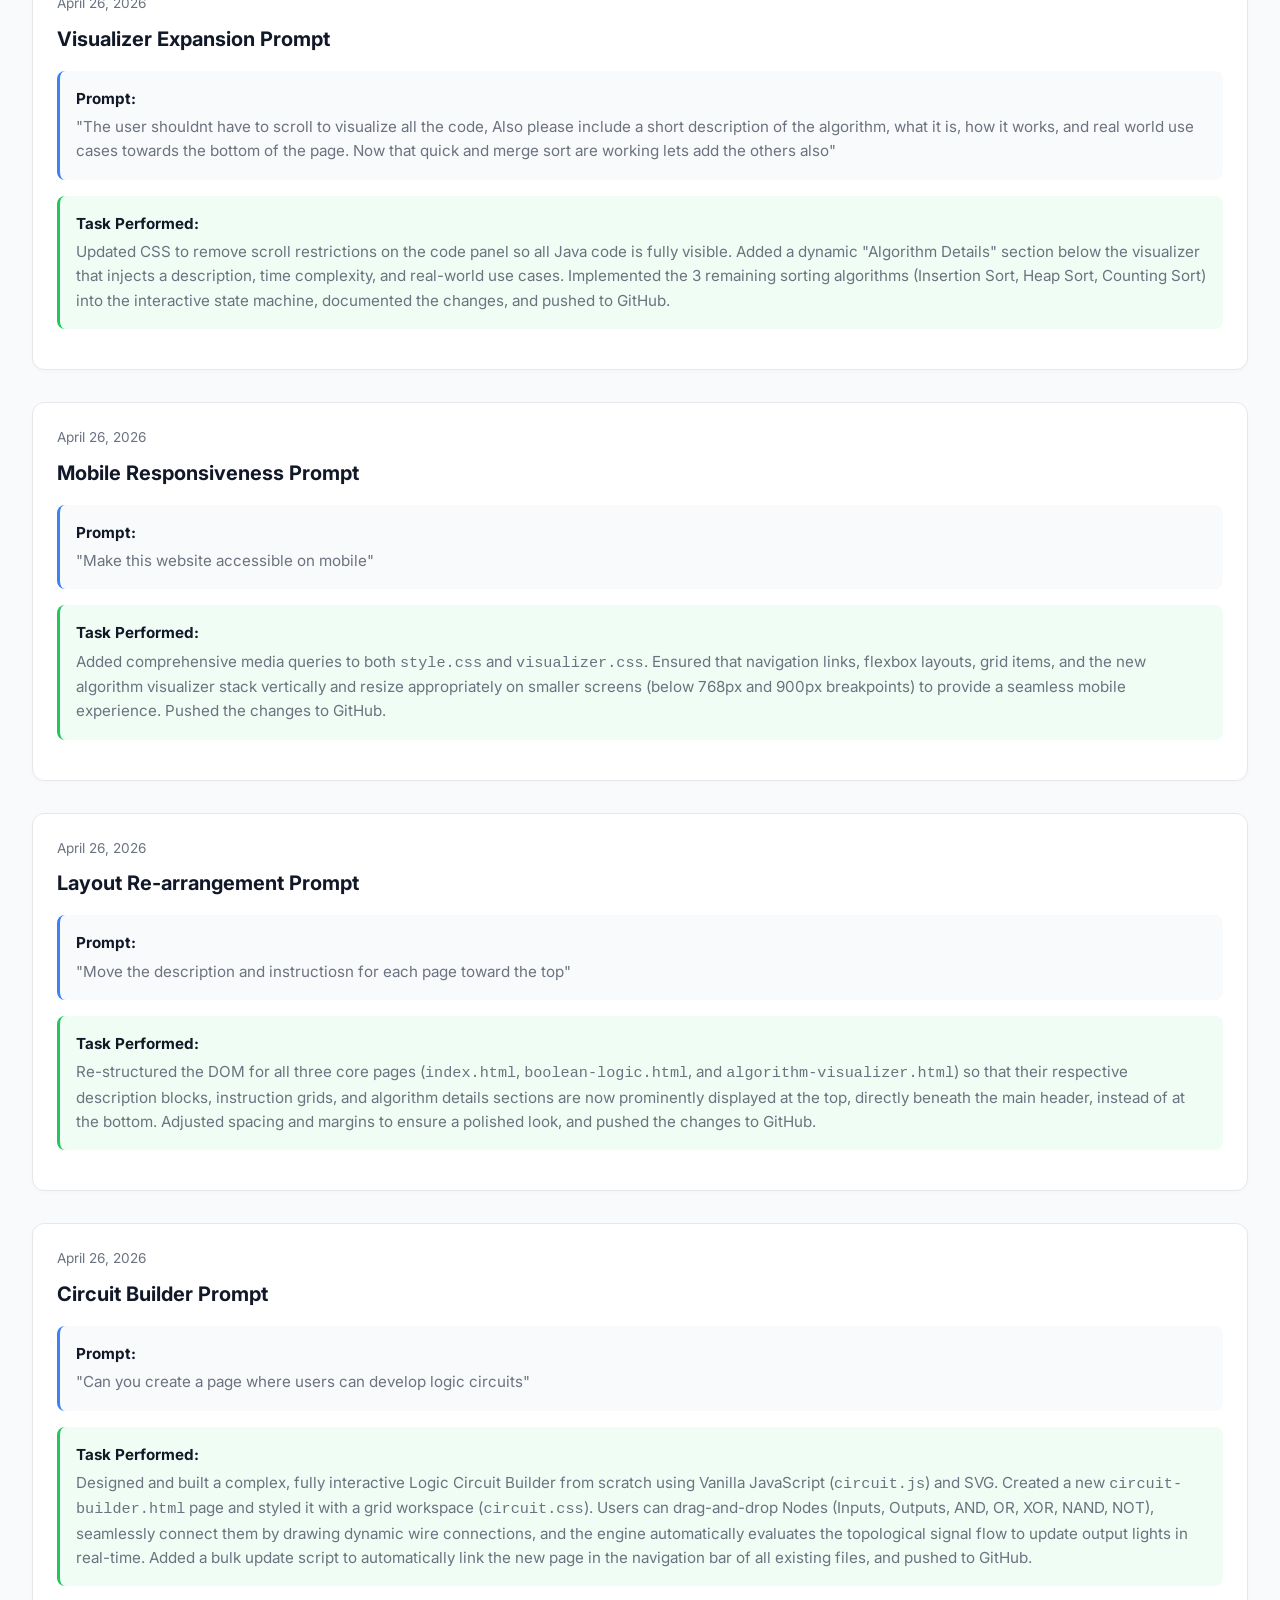
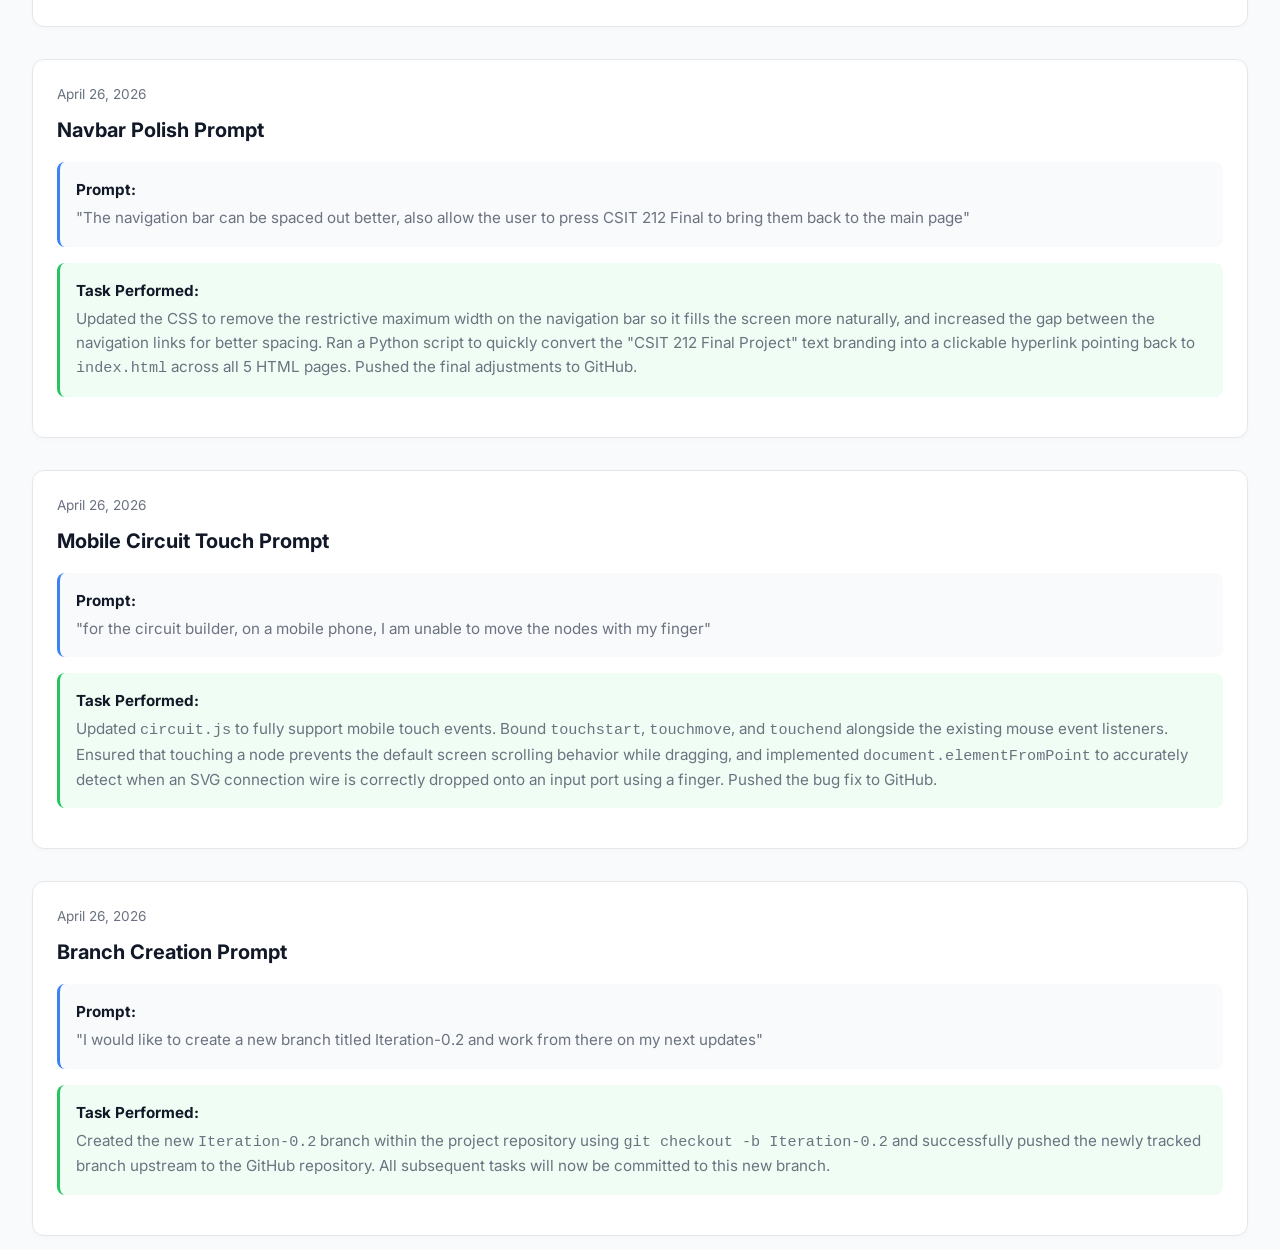
==== commit 517c8625: "Log the creation of the Iteration-0.2 branch" ====
--- a/ai-prompts.html
+++ b/ai-prompts.html
@@ -268,6 +268,20 @@
                     <p>Updated <code>circuit.js</code> to fully support mobile touch events. Bound <code>touchstart</code>, <code>touchmove</code>, and <code>touchend</code> alongside the existing mouse event listeners. Ensured that touching a node prevents the default screen scrolling behavior while dragging, and implemented <code>document.elementFromPoint</code> to accurately detect when an SVG connection wire is correctly dropped onto an input port using a finger. Pushed the bug fix to GitHub.</p>
                 </div>
             </article>
+            <article class="log-entry">
+                <div class="log-meta">
+                    <span class="log-date">April 26, 2026</span>
+                </div>
+                <h3>Branch Creation Prompt</h3>
+                <div class="prompt-block">
+                    <strong>Prompt:</strong>
+                    <p>"I would like to create a new branch titled Iteration-0.2 and work from there on my next updates"</p>
+                </div>
+                <div class="task-block">
+                    <strong>Task Performed:</strong>
+                    <p>Created the new <code>Iteration-0.2</code> branch within the project repository using <code>git checkout -b Iteration-0.2</code> and successfully pushed the newly tracked branch upstream to the GitHub repository. All subsequent tasks will now be committed to this new branch.</p>
+                </div>
+            </article>
         </section>
     </main>
 </body>
